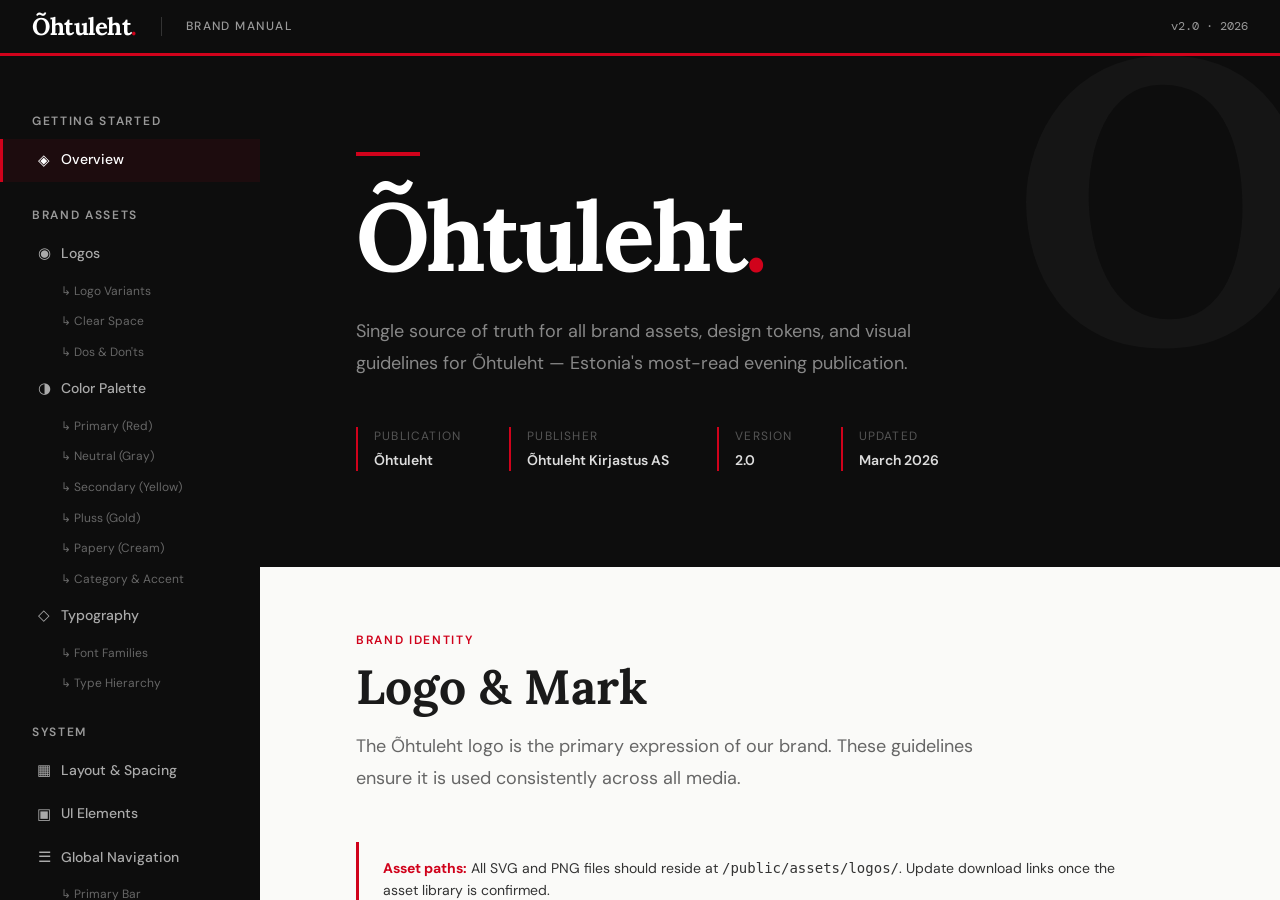
==== brand-manual/index.html @ 2d02d9ec "Add brand-manual site and styles Introduce a new brand-manual static site including core styles, mar" ====
<!DOCTYPE html>
<html lang="et">
<head>
  <meta charset="UTF-8">
  <meta name="viewport" content="width=device-width, initial-scale=1.0">
  <title>Õhtuleht — Brand Manual</title>

  <!-- Fonts -->
  <link rel="preconnect" href="https://fonts.googleapis.com">
  <link rel="preconnect" href="https://fonts.gstatic.com" crossorigin>
  <link href="https://fonts.googleapis.com/css2?family=Lora:ital,wght@0,400;0,500;0,600;0,700;1,400;1,700&family=DM+Sans:opsz,wght@9..40,300;9..40,400;9..40,500;9..40,600&family=DM+Mono:wght@400;500&display=swap" rel="stylesheet">

  <!-- Modular CSS -->
  <link rel="stylesheet" href="css/tokens.css">
  <link rel="stylesheet" href="css/layout.css">
  <link rel="stylesheet" href="css/components.css">
  <link rel="stylesheet" href="css/brand-assets.css">
  <link rel="stylesheet" href="css/editorial.css">
  <link rel="stylesheet" href="css/live-monetization.css">
  <link rel="stylesheet" href="css/personalization.css">
</head>
<body>
<div class="layout" id="layout">

  <!-- ═══════════════ TOP BAR ═══════════════ -->
  <header class="topbar">
    <div class="topbar-logo">Õhtuleht<span>.</span></div>
    <div class="topbar-label">Brand Manual</div>
    <span class="topbar-version">v2.0 · 2026</span>
    <button class="hamburger" id="hamburger" aria-label="Toggle navigation">☰</button>
  </header>

  <!-- ═══════════════ SIDEBAR ═══════════════ -->
  <nav class="sidebar" id="sidebar">
    <div class="nav-section-label">Getting Started</div>
    <a href="#overview" class="nav-link active"><span class="nav-icon">◈</span> Overview</a>

    <div class="nav-section-label">Brand Assets</div>
    <a href="#logos" class="nav-link"><span class="nav-icon">◉</span> Logos</a>
    <a href="#logo-variants" class="nav-sub">↳ Logo Variants</a>
    <a href="#logo-clearspace" class="nav-sub">↳ Clear Space</a>
    <a href="#logo-usage" class="nav-sub">↳ Dos &amp; Don'ts</a>

    <a href="#colors" class="nav-link"><span class="nav-icon">◑</span> Color Palette</a>
    <a href="#colors-primary" class="nav-sub">↳ Primary (Red)</a>
    <a href="#colors-neutral" class="nav-sub">↳ Neutral (Gray)</a>
    <a href="#colors-secondary" class="nav-sub">↳ Secondary (Yellow)</a>
    <a href="#colors-pluss" class="nav-sub">↳ Pluss (Gold)</a>
    <a href="#colors-papery" class="nav-sub">↳ Papery (Cream)</a>
    <a href="#colors-category" class="nav-sub">↳ Category &amp; Accent</a>

    <a href="#typography" class="nav-link"><span class="nav-icon">◇</span> Typography</a>
    <a href="#type-families" class="nav-sub">↳ Font Families</a>
    <a href="#type-hierarchy" class="nav-sub">↳ Type Hierarchy</a>

    <div class="nav-section-label">System</div>
    <a href="#spacing" class="nav-link"><span class="nav-icon">▦</span> Layout &amp; Spacing</a>
    <a href="#ui-elements" class="nav-link"><span class="nav-icon">▣</span> UI Elements</a>
    <a href="#global-nav" class="nav-link"><span class="nav-icon">☰</span> Global Navigation</a>
    <a href="#gn-primary-bar" class="nav-sub">↳ Primary Bar</a>
    <a href="#gn-secondary-bar" class="nav-sub">↳ Secondary Bar</a>
    <a href="#gn-mobile" class="nav-sub">↳ Mobile Collapse</a>
    <a href="#tokens" class="nav-link"><span class="nav-icon">◻</span> Design Tokens</a>

    <div class="nav-section-label">Editorial Guidelines</div>
    <a href="#editorial-typography" class="nav-link"><span class="nav-icon">✦</span> Editorial Typography</a>
    <a href="#edit-rich-text" class="nav-sub">↳ Rich Text Elements</a>
    <a href="#edit-accessibility" class="nav-sub">↳ Accessibility</a>

    <a href="#news-components" class="nav-link"><span class="nav-icon">⊞</span> News Cards</a>
    <a href="#nc-hero" class="nav-sub">↳ Hero / Featured</a>
    <a href="#nc-standard" class="nav-sub">↳ Standard Feed</a>
    <a href="#nc-compact" class="nav-sub">↳ Compact List</a>

    <a href="#section-headers" class="nav-link"><span class="nav-icon">▬</span> Section Headers</a>
    <a href="#sh-block-headers" class="nav-sub">↳ Block Headers</a>
    <a href="#sh-thematic" class="nav-sub">↳ Thematic Banners</a>

    <a href="#alerts-breaking" class="nav-link"><span class="nav-icon">◆</span> Alerts &amp; Breaking</a>
    <a href="#ab-ticker" class="nav-sub">↳ Ticker Bar</a>

    <a href="#monetization" class="nav-link"><span class="nav-icon">◐</span> Premium &amp; Ads</a>
    <a href="#mon-pluss" class="nav-sub">↳ Pluss Badges</a>
    <a href="#mon-paywall" class="nav-sub">↳ Paywall Gate</a>
    <a href="#mon-ads" class="nav-sub">↳ Ad Slots</a>

    <a href="#media-embeds" class="nav-link"><span class="nav-icon">▷</span> Media &amp; Embeds</a>
    <a href="#thumb-badges" class="nav-link"><span class="nav-icon">▶</span> Thumbnail Overlays</a>
    <a href="#tb-video" class="nav-sub">↳ Video &amp; Gallery</a>
    <a href="#tb-comments" class="nav-sub">↳ Comment Counts</a>

    <div class="nav-section-label">Live &amp; Personalisation</div>
    <a href="#live-coverage" class="nav-link"><span class="nav-icon">●</span> Live Coverage</a>
    <a href="#lc-blog" class="nav-sub">↳ Live Blog</a>
    <a href="#lc-widget" class="nav-sub">↳ Live Widget</a>
    <a href="#lc-timeline" class="nav-sub">↳ Timeline</a>
    <a href="#lc-keyevents" class="nav-sub">↳ Key Events</a>

    <a href="#utilities-engagement" class="nav-link"><span class="nav-icon">⊞</span> Utilities</a>
    <a href="#ue-bylines" class="nav-sub">↳ Author Bylines</a>
    <a href="#ue-widgets" class="nav-sub">↳ Weather &amp; Markets</a>
    <a href="#ue-engagement" class="nav-sub">↳ Comments</a>

    <a href="#sidebar-widgets" class="nav-link"><span class="nav-icon">☷</span> Sidebar Widgets</a>
    <a href="#sw-tabbed" class="nav-sub">↳ Tabbed Lists</a>
    <a href="#sw-sisuturundus" class="nav-sub">↳ SISUTURUNDUS</a>

    <a href="#user-nav" class="nav-link"><span class="nav-icon">○</span> Navigation States</a>
    <a href="#personalisation" class="nav-link"><span class="nav-icon">◆</span> Personalisation</a>
    <a href="#pers-bookmark" class="nav-sub">↳ Bookmarks</a>
    <a href="#pers-topics" class="nav-sub">↳ Topics</a>

    <a href="#reading-prefs" class="nav-link"><span class="nav-icon">◐</span> Reading Prefs</a>
    <a href="#rp-darkmode" class="nav-sub">↳ Dark Mode</a>
  </nav>

  <!-- Mobile sidebar backdrop -->
  <div class="sidebar-backdrop" id="sidebar-backdrop"></div>

  <!-- ═══════════════ MAIN CONTENT ═══════════════ -->
  <main class="main" id="main">

    <!-- ═══════════ OVERVIEW ═══════════ -->
    <section class="section" id="overview" style="background:var(--color-black);color:var(--color-surface-white);padding:var(--space-4xl);max-width:none;border-bottom:none;position:relative;overflow:hidden;">
      <div style="content:'Õ';position:absolute;right:-40px;top:-60px;font-family:var(--font-serif);font-size:400px;font-weight:900;color:rgba(255,255,255,0.03);line-height:1;pointer-events:none;user-select:none;">Õ</div>
      <div style="width:64px;height:4px;background:var(--color-brand-red);margin-bottom:var(--space-xl);"></div>
      <div style="font-family:var(--font-serif);font-size:clamp(48px,8vw,96px);font-weight:var(--weight-black);letter-spacing:-0.03em;line-height:1;margin-bottom:var(--space-xl);">Õhtuleht<span style="color:var(--color-brand-red);">.</span></div>
      <p style="font-size:var(--text-md);color:#888;max-width:560px;line-height:var(--leading-loose);margin-bottom:var(--space-2xl);">
        Single source of truth for all brand assets, design tokens, and visual guidelines for Õhtuleht — Estonia's most-read evening publication.
      </p>
      <div style="display:flex;gap:var(--space-2xl);flex-wrap:wrap;">
        <div style="border-left:2px solid var(--color-brand-red);padding-left:var(--space-md);"><div style="font-size:var(--text-xs);text-transform:uppercase;letter-spacing:0.1em;color:#555;margin-bottom:4px;">Publication</div><div style="font-size:var(--text-sm);font-weight:var(--weight-semibold);color:#ddd;">Õhtuleht</div></div>
        <div style="border-left:2px solid var(--color-brand-red);padding-left:var(--space-md);"><div style="font-size:var(--text-xs);text-transform:uppercase;letter-spacing:0.1em;color:#555;margin-bottom:4px;">Publisher</div><div style="font-size:var(--text-sm);font-weight:var(--weight-semibold);color:#ddd;">Õhtuleht Kirjastus AS</div></div>
        <div style="border-left:2px solid var(--color-brand-red);padding-left:var(--space-md);"><div style="font-size:var(--text-xs);text-transform:uppercase;letter-spacing:0.1em;color:#555;margin-bottom:4px;">Version</div><div style="font-size:var(--text-sm);font-weight:var(--weight-semibold);color:#ddd;">2.0</div></div>
        <div style="border-left:2px solid var(--color-brand-red);padding-left:var(--space-md);"><div style="font-size:var(--text-xs);text-transform:uppercase;letter-spacing:0.1em;color:#555;margin-bottom:4px;">Updated</div><div style="font-size:var(--text-sm);font-weight:var(--weight-semibold);color:#ddd;">March 2026</div></div>
      </div>
    </section>

    <!-- ═══════════ LOGOS ═══════════ -->
    <section class="section" id="logos">
      <div class="section-eyebrow">Brand Identity</div>
      <h2 class="section-title">Logo &amp; Mark</h2>
      <p class="section-desc">The Õhtuleht logo is the primary expression of our brand. These guidelines ensure it is used consistently across all media.</p>

      <div class="callout"><strong>Asset paths:</strong> All SVG and PNG files should reside at <code>/public/assets/logos/</code>. Update download links once the asset library is confirmed.</div>

      <h3 class="subsection-title" id="logo-variants">Logo Variants</h3>
      <div class="logo-grid">
        <div class="logo-card"><div class="logo-card-preview white"><div class="logo-wordmark size-lg on-white">Õhtu<span class="accent">leht</span></div></div><div class="logo-card-info"><div class="logo-card-name">Primary — Light Background</div><div class="logo-card-desc">Default brand expression on white/light backgrounds.</div><div class="logo-card-actions"><a class="btn-download" href="#" download><svg viewBox="0 0 12 12" fill="none" stroke="currentColor" stroke-width="2"><path d="M6 1v7M3 6l3 3 3-3M1 10h10"/></svg>SVG</a><a class="btn-download" href="#" download><svg viewBox="0 0 12 12" fill="none" stroke="currentColor" stroke-width="2"><path d="M6 1v7M3 6l3 3 3-3M1 10h10"/></svg>PNG</a></div></div></div>

        <div class="logo-card"><div class="logo-card-preview dark"><div class="logo-wordmark size-lg on-dark">Õhtu<span class="accent">leht</span></div></div><div class="logo-card-info"><div class="logo-card-name">Primary — Dark Background</div><div class="logo-card-desc">For dark or black backgrounds and photography overlays.</div><div class="logo-card-actions"><a class="btn-download" href="#" download><svg viewBox="0 0 12 12" fill="none" stroke="currentColor" stroke-width="2"><path d="M6 1v7M3 6l3 3 3-3M1 10h10"/></svg>SVG</a><a class="btn-download" href="#" download><svg viewBox="0 0 12 12" fill="none" stroke="currentColor" stroke-width="2"><path d="M6 1v7M3 6l3 3 3-3M1 10h10"/></svg>PNG</a></div></div></div>

        <div class="logo-card"><div class="logo-card-preview red"><div class="logo-wordmark size-lg on-red">Õhtu<span class="accent">leht</span></div></div><div class="logo-card-info"><div class="logo-card-name">Reversed — Brand Red</div><div class="logo-card-desc">Use on brand red backgrounds only.</div><div class="logo-card-actions"><a class="btn-download" href="#" download><svg viewBox="0 0 12 12" fill="none" stroke="currentColor" stroke-width="2"><path d="M6 1v7M3 6l3 3 3-3M1 10h10"/></svg>SVG</a></div></div></div>

        <div class="logo-card"><div class="logo-card-preview paper"><div class="logo-wordmark size-lg mono">Õhtu<span class="accent">leht</span></div></div><div class="logo-card-info"><div class="logo-card-name">Monochrome — Black</div><div class="logo-card-desc">Single-colour for print, embossing, or single-ink.</div><div class="logo-card-actions"><a class="btn-download" href="#" download><svg viewBox="0 0 12 12" fill="none" stroke="currentColor" stroke-width="2"><path d="M6 1v7M3 6l3 3 3-3M1 10h10"/></svg>SVG</a></div></div></div>

        <div class="logo-card"><div class="logo-card-preview white"><div class="logo-mark" style="background:var(--color-brand-red);"><div class="logo-mark-inner" style="color:white;">Õ</div></div></div><div class="logo-card-info"><div class="logo-card-name">Logomark — Icon</div><div class="logo-card-desc">Favicon, app icon, social media avatar. Min 32×32px.</div><div class="logo-card-actions"><a class="btn-download" href="#" download><svg viewBox="0 0 12 12" fill="none" stroke="currentColor" stroke-width="2"><path d="M6 1v7M3 6l3 3 3-3M1 10h10"/></svg>SVG</a></div></div></div>

        <div class="logo-card"><div class="logo-card-preview dark"><div class="logo-wordmark size-lg mono-white">Õhtu<span class="accent">leht</span></div></div><div class="logo-card-info"><div class="logo-card-name">Monochrome — White</div><div class="logo-card-desc">Reverse single-colour for dark print.</div><div class="logo-card-actions"><a class="btn-download" href="#" download><svg viewBox="0 0 12 12" fill="none" stroke="currentColor" stroke-width="2"><path d="M6 1v7M3 6l3 3 3-3M1 10h10"/></svg>SVG</a></div></div></div>
      </div>

      <!-- Minimum Size -->
      <h3 class="subsection-title">Minimum Size</h3>
      <div style="display:flex;gap:var(--space-xl);flex-wrap:wrap;margin-bottom:var(--space-2xl);">
        <div style="text-align:center;"><div style="border:1px dashed var(--color-rule);padding:12px 16px;background:white;border-radius:var(--radius-md);margin-bottom:8px;display:inline-block;"><div class="logo-wordmark on-white" style="font-size:20px;">Õhtu<span class="accent">leht</span></div></div><div style="font-size:var(--text-xs);color:var(--color-ink-60);">Digital min<br><strong>120px wide</strong></div></div>
        <div style="text-align:center;"><div style="border:1px dashed var(--color-rule);padding:8px 12px;background:white;border-radius:var(--radius-md);margin-bottom:8px;display:inline-block;"><div class="logo-wordmark on-white" style="font-size:14px;">Õhtu<span class="accent">leht</span></div></div><div style="font-size:var(--text-xs);color:var(--color-ink-60);">Print min<br><strong>25mm wide</strong></div></div>
        <div style="text-align:center;"><div style="border:1px dashed var(--color-rule);padding:8px;background:white;border-radius:var(--radius-md);margin-bottom:8px;display:inline-block;"><div class="logo-mark" style="background:var(--color-brand-red);width:32px;height:32px;"><div class="logo-mark-inner" style="font-size:22px;color:white;">Õ</div></div></div><div style="font-size:var(--text-xs);color:var(--color-ink-60);">Logomark min<br><strong>32×32px</strong></div></div>
      </div>

      <!-- Clear Space -->
      <h3 class="subsection-title" id="logo-clearspace">Clear Space</h3>
      <p style="font-size:var(--text-sm);color:var(--color-ink-60);margin-bottom:var(--space-lg);">Maintain clear space equal to the cap-height of "Õ" on all sides.</p>
      <div class="clearspace-demo">
        <div class="clearspace-box">
          <span class="clearspace-label cs-top">1× cap-height</span>
          <span class="clearspace-label cs-bottom">1× cap-height</span>
          <span class="clearspace-label cs-left">1×</span>
          <span class="clearspace-label cs-right">1×</span>
          <div class="logo-wordmark size-md on-white">Õhtu<span class="accent">leht</span></div>
        </div>
        <p class="clearspace-note">Clear space ≈ 8px on a 32px logo.</p>
      </div>

      <!-- Dos & Don'ts -->
      <h3 class="subsection-title" id="logo-usage">Dos &amp; Don'ts</h3>
      <div class="dos-donts">
        <div>
          <div class="dos-donts-header do">✓ Do</div>
          <div class="dos-donts-item do-item"><span class="item-icon">✓</span> Use approved logo files without modification.</div>
          <div class="dos-donts-item do-item"><span class="item-icon">✓</span> Use on backgrounds with sufficient contrast.</div>
          <div class="dos-donts-item do-item"><span class="item-icon">✓</span> Maintain minimum clear space zone.</div>
          <div class="dos-donts-item do-item"><span class="item-icon">✓</span> Scale proportionally only.</div>
        </div>
        <div>
          <div class="dos-donts-header dont">✗ Don't</div>
          <div class="dos-donts-item dont-item"><span class="item-icon">✗</span> Do not stretch, skew, or distort.</div>
          <div class="dos-donts-item dont-item"><span class="item-icon">✗</span> Do not recolour outside approved variants.</div>
          <div class="dos-donts-item dont-item"><span class="item-icon">✗</span> Do not place on busy, low-contrast backgrounds.</div>
          <div class="dos-donts-item dont-item"><span class="item-icon">✗</span> Do not add drop shadows, gradients, or effects.</div>
          <div class="dos-donts-item dont-item"><span class="item-icon">✗</span> Do not alter spacing or typeface of the wordmark.</div>
        </div>
      </div>

      <p style="font-size:var(--text-sm);font-weight:600;margin-bottom:var(--space-md);">Examples of Incorrect Usage</p>
      <div class="misuse-grid">
        <div class="misuse-example"><div class="misuse-preview"><div class="logo-wordmark on-white" style="font-size:28px;transform:scaleX(1.4);">Õhtu<span class="accent">leht</span></div></div><div class="misuse-label">✗ Stretched</div></div>
        <div class="misuse-example"><div class="misuse-preview" style="background:repeating-linear-gradient(45deg,#aaa 0,#aaa 4px,#ccc 4px,#ccc 8px);"><div class="logo-wordmark on-white" style="font-size:28px;">Õhtu<span class="accent">leht</span></div></div><div class="misuse-label">✗ Low Contrast</div></div>
        <div class="misuse-example"><div class="misuse-preview"><div class="logo-wordmark on-white" style="font-size:28px;color:#888;"><span style="color:#888;">Õhtu</span><span style="color:#aaa;">leht</span></div></div><div class="misuse-label">✗ Wrong Colour</div></div>
        <div class="misuse-example"><div class="misuse-preview"><div class="logo-wordmark on-white" style="font-size:28px;transform:rotate(-15deg);">Õhtu<span class="accent">leht</span></div></div><div class="misuse-label">✗ Rotated</div></div>
      </div>
    </section>

    <!-- ═══════════ COLORS ═══════════ -->
    <section class="section" id="colors">
      <div class="section-eyebrow">Visual Identity</div>
      <h2 class="section-title">Color Palette</h2>
      <p class="section-desc">Strict 10-step scales (50–900) for all core brand colors. Each scale has a designated base step (★) that matches the production value. Click any swatch to copy its HEX. Legacy tokens are aliased to the new scale automatically.</p>

      <!-- ─── PRIMARY (RED) ─────────────────────────── -->
      <h3 class="subsection-title" id="colors-primary">Primary (Red)</h3>
      <p style="font-size:var(--text-sm);color:var(--color-ink-60);margin-bottom:var(--space-md);">The core brand red. Base production value <code>#D0021B</code> maps to step <strong>600</strong>. Used for logos, CTAs, links, breaking indicators, and active states.</p>
      <div class="cs-family">
        <div class="cs-family-header"><span class="cs-family-name">primary</span><span class="cs-family-base">--color-primary-{step}</span></div>
        <div class="cs-strip">
          <div class="cs-step" onclick="copyColor('#FEF2F2',this)"><div class="cs-step-color" style="background:#FEF2F2;border-bottom:1px solid #eee;"><div class="cs-step-copied">Copied!</div></div><div class="cs-step-info"><div class="cs-step-num">50</div><div class="cs-step-hex">#FEF2F2</div><div class="cs-step-var">--primary-50</div></div></div>
          <div class="cs-step" onclick="copyColor('#FDE3E5',this)"><div class="cs-step-color" style="background:#FDE3E5;border-bottom:1px solid #eee;"><div class="cs-step-copied">Copied!</div></div><div class="cs-step-info"><div class="cs-step-num">100</div><div class="cs-step-hex">#FDE3E5</div><div class="cs-step-var">--primary-100</div></div></div>
          <div class="cs-step" onclick="copyColor('#FACCD0',this)"><div class="cs-step-color" style="background:#FACCD0;border-bottom:1px solid #eee;"><div class="cs-step-copied">Copied!</div></div><div class="cs-step-info"><div class="cs-step-num">200</div><div class="cs-step-hex">#FACCD0</div><div class="cs-step-var">--primary-200</div></div></div>
          <div class="cs-step" onclick="copyColor('#F5969E',this)"><div class="cs-step-color" style="background:#F5969E;"><div class="cs-step-copied">Copied!</div></div><div class="cs-step-info"><div class="cs-step-num">300</div><div class="cs-step-hex">#F5969E</div><div class="cs-step-var">--primary-300</div></div></div>
          <div class="cs-step" onclick="copyColor('#EE5462',this)"><div class="cs-step-color" style="background:#EE5462;"><div class="cs-step-copied">Copied!</div></div><div class="cs-step-info"><div class="cs-step-num">400</div><div class="cs-step-hex">#EE5462</div><div class="cs-step-var">--primary-400</div></div></div>
          <div class="cs-step" onclick="copyColor('#E3162D',this)"><div class="cs-step-color" style="background:#E3162D;"><div class="cs-step-copied">Copied!</div></div><div class="cs-step-info"><div class="cs-step-num">500</div><div class="cs-step-hex">#E3162D</div><div class="cs-step-var">--primary-500</div></div></div>
          <div class="cs-step is-base" onclick="copyColor('#D0021B',this)"><div class="cs-step-color" style="background:#D0021B;"><div class="cs-step-copied">Copied!</div></div><div class="cs-step-info"><div class="cs-step-num">600</div><div class="cs-step-hex">#D0021B</div><div class="cs-step-var">--primary-600</div></div></div>
          <div class="cs-step" onclick="copyColor('#A50015',this)"><div class="cs-step-color" style="background:#A50015;"><div class="cs-step-copied">Copied!</div></div><div class="cs-step-info"><div class="cs-step-num">700</div><div class="cs-step-hex">#A50015</div><div class="cs-step-var">--primary-700</div></div></div>
          <div class="cs-step" onclick="copyColor('#8B0316',this)"><div class="cs-step-color" style="background:#8B0316;"><div class="cs-step-copied">Copied!</div></div><div class="cs-step-info"><div class="cs-step-num">800</div><div class="cs-step-hex">#8B0316</div><div class="cs-step-var">--primary-800</div></div></div>
          <div class="cs-step" onclick="copyColor('#760618',this)"><div class="cs-step-color" style="background:#760618;"><div class="cs-step-copied">Copied!</div></div><div class="cs-step-info"><div class="cs-step-num">900</div><div class="cs-step-hex">#760618</div><div class="cs-step-var">--primary-900</div></div></div>
        </div>
      </div>

      <!-- ─── NEUTRAL (GRAY) ────────────────────────── -->
      <h3 class="subsection-title" id="colors-neutral">Neutral (Gray)</h3>
      <p style="font-size:var(--text-sm);color:var(--color-ink-60);margin-bottom:var(--space-md);">The warm gray scale for text, borders, surfaces, and backgrounds. Production black <code>#0D0D0D</code> maps to step <strong>900</strong>. Paper/surface backgrounds sit at 50–100.</p>
      <div class="cs-family">
        <div class="cs-family-header"><span class="cs-family-name">neutral</span><span class="cs-family-base">--color-neutral-{step}</span></div>
        <div class="cs-strip">
          <div class="cs-step" onclick="copyColor('#FAFAF8',this)"><div class="cs-step-color" style="background:#FAFAF8;border-bottom:1px solid #eee;"><div class="cs-step-copied">Copied!</div></div><div class="cs-step-info"><div class="cs-step-num">50</div><div class="cs-step-hex">#FAFAF8</div><div class="cs-step-var">--neutral-50</div></div></div>
          <div class="cs-step" onclick="copyColor('#F7F4F0',this)"><div class="cs-step-color" style="background:#F7F4F0;border-bottom:1px solid #eee;"><div class="cs-step-copied">Copied!</div></div><div class="cs-step-info"><div class="cs-step-num">100</div><div class="cs-step-hex">#F7F4F0</div><div class="cs-step-var">--neutral-100</div></div></div>
          <div class="cs-step" onclick="copyColor('#E8E8E4',this)"><div class="cs-step-color" style="background:#E8E8E4;border-bottom:1px solid #eee;"><div class="cs-step-copied">Copied!</div></div><div class="cs-step-info"><div class="cs-step-num">200</div><div class="cs-step-hex">#E8E8E4</div><div class="cs-step-var">--neutral-200</div></div></div>
          <div class="cs-step" onclick="copyColor('#E0E0E0',this)"><div class="cs-step-color" style="background:#E0E0E0;border-bottom:1px solid #eee;"><div class="cs-step-copied">Copied!</div></div><div class="cs-step-info"><div class="cs-step-num">300</div><div class="cs-step-hex">#E0E0E0</div><div class="cs-step-var">--neutral-300</div></div></div>
          <div class="cs-step" onclick="copyColor('#CCCCCC',this)"><div class="cs-step-color" style="background:#CCCCCC;"><div class="cs-step-copied">Copied!</div></div><div class="cs-step-info"><div class="cs-step-num">400</div><div class="cs-step-hex">#CCCCCC</div><div class="cs-step-var">--neutral-400</div></div></div>
          <div class="cs-step" onclick="copyColor('#999999',this)"><div class="cs-step-color" style="background:#999999;"><div class="cs-step-copied">Copied!</div></div><div class="cs-step-info"><div class="cs-step-num">500</div><div class="cs-step-hex">#999999</div><div class="cs-step-var">--neutral-500</div></div></div>
          <div class="cs-step" onclick="copyColor('#666666',this)"><div class="cs-step-color" style="background:#666666;"><div class="cs-step-copied">Copied!</div></div><div class="cs-step-info"><div class="cs-step-num">600</div><div class="cs-step-hex">#666666</div><div class="cs-step-var">--neutral-600</div></div></div>
          <div class="cs-step" onclick="copyColor('#333333',this)"><div class="cs-step-color" style="background:#333333;"><div class="cs-step-copied">Copied!</div></div><div class="cs-step-info"><div class="cs-step-num">700</div><div class="cs-step-hex">#333333</div><div class="cs-step-var">--neutral-700</div></div></div>
          <div class="cs-step" onclick="copyColor('#1A1A1A',this)"><div class="cs-step-color" style="background:#1A1A1A;"><div class="cs-step-copied">Copied!</div></div><div class="cs-step-info"><div class="cs-step-num">800</div><div class="cs-step-hex">#1A1A1A</div><div class="cs-step-var">--neutral-800</div></div></div>
          <div class="cs-step is-base" onclick="copyColor('#0D0D0D',this)"><div class="cs-step-color" style="background:#0D0D0D;"><div class="cs-step-copied">Copied!</div></div><div class="cs-step-info"><div class="cs-step-num">900</div><div class="cs-step-hex">#0D0D0D</div><div class="cs-step-var">--neutral-900</div></div></div>
        </div>
      </div>

      <!-- ─── SECONDARY (YELLOW) ────────────────────── -->
      <h3 class="subsection-title" id="colors-secondary">Secondary (Yellow)</h3>
      <p style="font-size:var(--text-sm);color:var(--color-ink-60);margin-bottom:var(--space-md);">The highlight yellow used for subscription promos, feature accents, and highlights. Production value <code>#F6C90E</code> maps to step <strong>400</strong>.</p>
      <div class="cs-family">
        <div class="cs-family-header"><span class="cs-family-name">secondary</span><span class="cs-family-base">--color-secondary-{step}</span></div>
        <div class="cs-strip">
          <div class="cs-step" onclick="copyColor('#FFFEF0',this)"><div class="cs-step-color" style="background:#FFFEF0;border-bottom:1px solid #eee;"><div class="cs-step-copied">Copied!</div></div><div class="cs-step-info"><div class="cs-step-num">50</div><div class="cs-step-hex">#FFFEF0</div><div class="cs-step-var">--secondary-50</div></div></div>
          <div class="cs-step" onclick="copyColor('#FFFBD1',this)"><div class="cs-step-color" style="background:#FFFBD1;border-bottom:1px solid #eee;"><div class="cs-step-copied">Copied!</div></div><div class="cs-step-info"><div class="cs-step-num">100</div><div class="cs-step-hex">#FFFBD1</div><div class="cs-step-var">--secondary-100</div></div></div>
          <div class="cs-step" onclick="copyColor('#FFF5A3',this)"><div class="cs-step-color" style="background:#FFF5A3;border-bottom:1px solid #eee;"><div class="cs-step-copied">Copied!</div></div><div class="cs-step-info"><div class="cs-step-num">200</div><div class="cs-step-hex">#FFF5A3</div><div class="cs-step-var">--secondary-200</div></div></div>
          <div class="cs-step" onclick="copyColor('#FCEB6B',this)"><div class="cs-step-color" style="background:#FCEB6B;border-bottom:1px solid #eee;"><div class="cs-step-copied">Copied!</div></div><div class="cs-step-info"><div class="cs-step-num">300</div><div class="cs-step-hex">#FCEB6B</div><div class="cs-step-var">--secondary-300</div></div></div>
          <div class="cs-step is-base" onclick="copyColor('#F6C90E',this)"><div class="cs-step-color" style="background:#F6C90E;border-bottom:1px solid #eee;"><div class="cs-step-copied">Copied!</div></div><div class="cs-step-info"><div class="cs-step-num">400</div><div class="cs-step-hex">#F6C90E</div><div class="cs-step-var">--secondary-400</div></div></div>
          <div class="cs-step" onclick="copyColor('#E6B308',this)"><div class="cs-step-color" style="background:#E6B308;"><div class="cs-step-copied">Copied!</div></div><div class="cs-step-info"><div class="cs-step-num">500</div><div class="cs-step-hex">#E6B308</div><div class="cs-step-var">--secondary-500</div></div></div>
          <div class="cs-step" onclick="copyColor('#C68D04',this)"><div class="cs-step-color" style="background:#C68D04;"><div class="cs-step-copied">Copied!</div></div><div class="cs-step-info"><div class="cs-step-num">600</div><div class="cs-step-hex">#C68D04</div><div class="cs-step-var">--secondary-600</div></div></div>
          <div class="cs-step" onclick="copyColor('#9E6807',this)"><div class="cs-step-color" style="background:#9E6807;"><div class="cs-step-copied">Copied!</div></div><div class="cs-step-info"><div class="cs-step-num">700</div><div class="cs-step-hex">#9E6807</div><div class="cs-step-var">--secondary-700</div></div></div>
          <div class="cs-step" onclick="copyColor('#82520E',this)"><div class="cs-step-color" style="background:#82520E;"><div class="cs-step-copied">Copied!</div></div><div class="cs-step-info"><div class="cs-step-num">800</div><div class="cs-step-hex">#82520E</div><div class="cs-step-var">--secondary-800</div></div></div>
          <div class="cs-step" onclick="copyColor('#6F4312',this)"><div class="cs-step-color" style="background:#6F4312;"><div class="cs-step-copied">Copied!</div></div><div class="cs-step-info"><div class="cs-step-num">900</div><div class="cs-step-hex">#6F4312</div><div class="cs-step-var">--secondary-900</div></div></div>
        </div>
      </div>

      <!-- ─── PLUSS (GOLD) ──────────────────────────── -->
      <h3 class="subsection-title" id="colors-pluss">Pluss (Gold)</h3>
      <p style="font-size:var(--text-sm);color:var(--color-ink-60);margin-bottom:var(--space-md);">The premium gold scale for Pluss badges, paywall gates, subscription UI, and premium content indicators. Production value <code>#C9910A</code> maps to step <strong>500</strong>.</p>
      <div class="cs-family">
        <div class="cs-family-header"><span class="cs-family-name">pluss</span><span class="cs-family-base">--color-pluss-{step}</span></div>
        <div class="cs-strip">
          <div class="cs-step" onclick="copyColor('#FDF8EC',this)"><div class="cs-step-color" style="background:#FDF8EC;border-bottom:1px solid #eee;"><div class="cs-step-copied">Copied!</div></div><div class="cs-step-info"><div class="cs-step-num">50</div><div class="cs-step-hex">#FDF8EC</div><div class="cs-step-var">--pluss-50</div></div></div>
          <div class="cs-step" onclick="copyColor('#FAEECC',this)"><div class="cs-step-color" style="background:#FAEECC;border-bottom:1px solid #eee;"><div class="cs-step-copied">Copied!</div></div><div class="cs-step-info"><div class="cs-step-num">100</div><div class="cs-step-hex">#FAEECC</div><div class="cs-step-var">--pluss-100</div></div></div>
          <div class="cs-step" onclick="copyColor('#F4DC96',this)"><div class="cs-step-color" style="background:#F4DC96;border-bottom:1px solid #eee;"><div class="cs-step-copied">Copied!</div></div><div class="cs-step-info"><div class="cs-step-num">200</div><div class="cs-step-hex">#F4DC96</div><div class="cs-step-var">--pluss-200</div></div></div>
          <div class="cs-step" onclick="copyColor('#E8C96A',this)"><div class="cs-step-color" style="background:#E8C96A;border-bottom:1px solid #eee;"><div class="cs-step-copied">Copied!</div></div><div class="cs-step-info"><div class="cs-step-num">300</div><div class="cs-step-hex">#E8C96A</div><div class="cs-step-var">--pluss-300</div></div></div>
          <div class="cs-step" onclick="copyColor('#DAAF2D',this)"><div class="cs-step-color" style="background:#DAAF2D;"><div class="cs-step-copied">Copied!</div></div><div class="cs-step-info"><div class="cs-step-num">400</div><div class="cs-step-hex">#DAAF2D</div><div class="cs-step-var">--pluss-400</div></div></div>
          <div class="cs-step is-base" onclick="copyColor('#C9910A',this)"><div class="cs-step-color" style="background:#C9910A;"><div class="cs-step-copied">Copied!</div></div><div class="cs-step-info"><div class="cs-step-num">500</div><div class="cs-step-hex">#C9910A</div><div class="cs-step-var">--pluss-500</div></div></div>
          <div class="cs-step" onclick="copyColor('#B8860B',this)"><div class="cs-step-color" style="background:#B8860B;"><div class="cs-step-copied">Copied!</div></div><div class="cs-step-info"><div class="cs-step-num">600</div><div class="cs-step-hex">#B8860B</div><div class="cs-step-var">--pluss-600</div></div></div>
          <div class="cs-step" onclick="copyColor('#946406',this)"><div class="cs-step-color" style="background:#946406;"><div class="cs-step-copied">Copied!</div></div><div class="cs-step-info"><div class="cs-step-num">700</div><div class="cs-step-hex">#946406</div><div class="cs-step-var">--pluss-700</div></div></div>
          <div class="cs-step" onclick="copyColor('#7A500C',this)"><div class="cs-step-color" style="background:#7A500C;"><div class="cs-step-copied">Copied!</div></div><div class="cs-step-info"><div class="cs-step-num">800</div><div class="cs-step-hex">#7A500C</div><div class="cs-step-var">--pluss-800</div></div></div>
          <div class="cs-step" onclick="copyColor('#684210',this)"><div class="cs-step-color" style="background:#684210;"><div class="cs-step-copied">Copied!</div></div><div class="cs-step-info"><div class="cs-step-num">900</div><div class="cs-step-hex">#684210</div><div class="cs-step-var">--pluss-900</div></div></div>
        </div>
      </div>

      <!-- ─── PAPERY (WARM CREAM) ───────────────────── -->
      <h3 class="subsection-title" id="colors-papery">Papery (Warm Cream)</h3>
      <p style="font-size:var(--text-sm);color:var(--color-ink-60);margin-bottom:var(--space-md);">The warm cream scale for page backgrounds, card surfaces, and print-style layouts. Base value <code>#F7F4F0</code> maps to step <strong>50</strong>. Darker steps work as subtle warm borders and muted text.</p>
      <div class="cs-family">
        <div class="cs-family-header"><span class="cs-family-name">papery</span><span class="cs-family-base">--color-papery-{step}</span></div>
        <div class="cs-strip">
          <div class="cs-step is-base" onclick="copyColor('#F7F4F0',this)"><div class="cs-step-color" style="background:#F7F4F0;border-bottom:1px solid #eee;"><div class="cs-step-copied">Copied!</div></div><div class="cs-step-info"><div class="cs-step-num">50</div><div class="cs-step-hex">#F7F4F0</div><div class="cs-step-var">--papery-50</div></div></div>
          <div class="cs-step" onclick="copyColor('#EFEBE4',this)"><div class="cs-step-color" style="background:#EFEBE4;border-bottom:1px solid #eee;"><div class="cs-step-copied">Copied!</div></div><div class="cs-step-info"><div class="cs-step-num">100</div><div class="cs-step-hex">#EFEBE4</div><div class="cs-step-var">--papery-100</div></div></div>
          <div class="cs-step" onclick="copyColor('#E3DDD3',this)"><div class="cs-step-color" style="background:#E3DDD3;border-bottom:1px solid #eee;"><div class="cs-step-copied">Copied!</div></div><div class="cs-step-info"><div class="cs-step-num">200</div><div class="cs-step-hex">#E3DDD3</div><div class="cs-step-var">--papery-200</div></div></div>
          <div class="cs-step" onclick="copyColor('#D5CCC0',this)"><div class="cs-step-color" style="background:#D5CCC0;border-bottom:1px solid #eee;"><div class="cs-step-copied">Copied!</div></div><div class="cs-step-info"><div class="cs-step-num">300</div><div class="cs-step-hex">#D5CCC0</div><div class="cs-step-var">--papery-300</div></div></div>
          <div class="cs-step" onclick="copyColor('#BFB4A5',this)"><div class="cs-step-color" style="background:#BFB4A5;"><div class="cs-step-copied">Copied!</div></div><div class="cs-step-info"><div class="cs-step-num">400</div><div class="cs-step-hex">#BFB4A5</div><div class="cs-step-var">--papery-400</div></div></div>
          <div class="cs-step" onclick="copyColor('#A69A89',this)"><div class="cs-step-color" style="background:#A69A89;"><div class="cs-step-copied">Copied!</div></div><div class="cs-step-info"><div class="cs-step-num">500</div><div class="cs-step-hex">#A69A89</div><div class="cs-step-var">--papery-500</div></div></div>
          <div class="cs-step" onclick="copyColor('#8D806F',this)"><div class="cs-step-color" style="background:#8D806F;"><div class="cs-step-copied">Copied!</div></div><div class="cs-step-info"><div class="cs-step-num">600</div><div class="cs-step-hex">#8D806F</div><div class="cs-step-var">--papery-600</div></div></div>
          <div class="cs-step" onclick="copyColor('#736758',this)"><div class="cs-step-color" style="background:#736758;"><div class="cs-step-copied">Copied!</div></div><div class="cs-step-info"><div class="cs-step-num">700</div><div class="cs-step-hex">#736758</div><div class="cs-step-var">--papery-700</div></div></div>
          <div class="cs-step" onclick="copyColor('#5C5145',this)"><div class="cs-step-color" style="background:#5C5145;"><div class="cs-step-copied">Copied!</div></div><div class="cs-step-info"><div class="cs-step-num">800</div><div class="cs-step-hex">#5C5145</div><div class="cs-step-var">--papery-800</div></div></div>
          <div class="cs-step" onclick="copyColor('#474036',this)"><div class="cs-step-color" style="background:#474036;"><div class="cs-step-copied">Copied!</div></div><div class="cs-step-info"><div class="cs-step-num">900</div><div class="cs-step-hex">#474036</div><div class="cs-step-var">--papery-900</div></div></div>
        </div>
      </div>

      <!-- ─── CATEGORY & ACCENT COLORS ──────────────── -->
      <h3 class="subsection-title" id="colors-category">Category &amp; Accent Colors</h3>
      <p style="font-size:var(--text-sm);color:var(--color-ink-60);margin-bottom:var(--space-md);">Single-value utility colors for news category tags, alerts, and engagement UI. These do not use a full 10-step scale — each is a standalone token with documented contrast behaviour.</p>
      <div class="cc-grid" style="margin-bottom:var(--space-xl);">
        <div class="cc-chip" onclick="copyColor('#E85D04',this)"><div class="cc-dot" style="background:#E85D04;"></div><div class="cc-info"><div class="cc-name">Sport / Alert Orange</div><div class="cc-hex">#E85D04</div></div><span class="cc-contrast on-color">white text</span></div>
        <div class="cc-chip" onclick="copyColor('#0A2463',this)"><div class="cc-dot" style="background:#0A2463;"></div><div class="cc-info"><div class="cc-name">Arvamus / Navy</div><div class="cc-hex">#0A2463</div></div><span class="cc-contrast on-color">white text</span></div>
        <div class="cc-chip" onclick="copyColor('#1A6E45',this)"><div class="cc-dot" style="background:#1A6E45;"></div><div class="cc-info"><div class="cc-name">Elu / Green</div><div class="cc-hex">#1A6E45</div></div><span class="cc-contrast on-color">white text</span></div>
        <div class="cc-chip" onclick="copyColor('#2C5F2E',this)"><div class="cc-dot" style="background:#2C5F2E;"></div><div class="cc-info"><div class="cc-name">Majandus / Forest</div><div class="cc-hex">#2C5F2E</div></div><span class="cc-contrast on-color">white text</span></div>
        <div class="cc-chip" onclick="copyColor('#E30613',this)"><div class="cc-dot" style="background:#E30613;"></div><div class="cc-info"><div class="cc-name">Live / Breaking Red</div><div class="cc-hex">#E30613</div></div><span class="cc-contrast on-color">white text</span></div>
        <div class="cc-chip" onclick="copyColor('#D4600A',this)"><div class="cc-dot" style="background:#D4600A;"></div><div class="cc-info"><div class="cc-name">Urgent Amber</div><div class="cc-hex">#D4600A</div></div><span class="cc-contrast on-color">white text</span></div>
        <div class="cc-chip" onclick="copyColor('#C0392B',this)"><div class="cc-dot" style="background:#C0392B;"></div><div class="cc-info"><div class="cc-name">Vote Down</div><div class="cc-hex">#C0392B</div></div><span class="cc-contrast on-color">white text</span></div>
        <div class="cc-chip" onclick="copyColor('#FFFFFF',this)"><div class="cc-dot" style="background:#FFFFFF;border:1px solid #ddd;"></div><div class="cc-info"><div class="cc-name">Surface White</div><div class="cc-hex">#FFFFFF</div></div><span class="cc-contrast on-white">dark text</span></div>
      </div>

      <!-- ─── LEGACY ALIAS TABLE ────────────────────── -->
      <h3 class="subsection-title">Legacy Token Aliases</h3>
      <p style="font-size:var(--text-sm);color:var(--color-ink-60);margin-bottom:var(--space-md);">Old tokens still work — they alias to the new scale via <code>var()</code> references. Migrate to the scale names in new code.</p>
      <table class="data-table" style="margin-bottom:var(--space-xl);">
        <thead><tr><th>Legacy Token</th><th>New Scale Token</th><th>HEX</th></tr></thead>
        <tbody>
          <tr><td><code style="font-family:var(--font-mono);font-size:11px;">--color-brand-red</code></td><td><code style="font-family:var(--font-mono);font-size:11px;">--color-primary-600</code></td><td>#D0021B</td></tr>
          <tr><td><code style="font-family:var(--font-mono);font-size:11px;">--color-brand-red-dark</code></td><td><code style="font-family:var(--font-mono);font-size:11px;">--color-primary-700</code></td><td>#A50015</td></tr>
          <tr><td><code style="font-family:var(--font-mono);font-size:11px;">--color-brand-red-light</code></td><td><code style="font-family:var(--font-mono);font-size:11px;">--color-primary-100</code></td><td>#FDE3E5</td></tr>
          <tr><td><code style="font-family:var(--font-mono);font-size:11px;">--color-black</code></td><td><code style="font-family:var(--font-mono);font-size:11px;">--color-neutral-900</code></td><td>#0D0D0D</td></tr>
          <tr><td><code style="font-family:var(--font-mono);font-size:11px;">--color-ink</code></td><td><code style="font-family:var(--font-mono);font-size:11px;">--color-neutral-800</code></td><td>#1A1A1A</td></tr>
          <tr><td><code style="font-family:var(--font-mono);font-size:11px;">--color-ink-80</code></td><td><code style="font-family:var(--font-mono);font-size:11px;">--color-neutral-700</code></td><td>#333333</td></tr>
          <tr><td><code style="font-family:var(--font-mono);font-size:11px;">--color-ink-60</code></td><td><code style="font-family:var(--font-mono);font-size:11px;">--color-neutral-600</code></td><td>#666666</td></tr>
          <tr><td><code style="font-family:var(--font-mono);font-size:11px;">--color-ink-40</code></td><td><code style="font-family:var(--font-mono);font-size:11px;">--color-neutral-500</code></td><td>#999999</td></tr>
          <tr><td><code style="font-family:var(--font-mono);font-size:11px;">--color-rule</code></td><td><code style="font-family:var(--font-mono);font-size:11px;">--color-neutral-300</code></td><td>#E0E0E0</td></tr>
          <tr><td><code style="font-family:var(--font-mono);font-size:11px;">--color-surface-warm</code></td><td><code style="font-family:var(--font-mono);font-size:11px;">--color-neutral-100</code></td><td>#F7F4F0</td></tr>
          <tr><td><code style="font-family:var(--font-mono);font-size:11px;">--color-surface-paper</code></td><td><code style="font-family:var(--font-mono);font-size:11px;">--color-neutral-50</code></td><td>#FAFAF8</td></tr>
          <tr><td><code style="font-family:var(--font-mono);font-size:11px;">--color-premium-gold</code></td><td><code style="font-family:var(--font-mono);font-size:11px;">--color-pluss-500</code></td><td>#C9910A</td></tr>
          <tr><td><code style="font-family:var(--font-mono);font-size:11px;">--color-premium-bg</code></td><td><code style="font-family:var(--font-mono);font-size:11px;">--color-pluss-50</code></td><td>#FDF8EC</td></tr>
          <tr><td><code style="font-family:var(--font-mono);font-size:11px;">--color-accent-yellow</code></td><td><code style="font-family:var(--font-mono);font-size:11px;">--color-secondary-400</code></td><td>#F6C90E</td></tr>
        </tbody>
      </table>

      <!-- ─── CSS ROOT BLOCK ────────────────────────── -->
      <h3 class="subsection-title">CSS Root Variables</h3>
      <div class="code-block" style="max-height:320px;overflow-y:auto;"><span class="cm">/* Õhtuleht Color Scales — /css/tokens.css */</span>
:root {
  <span class="cm">/* Primary (Red) — base at 600 */</span>
  <span class="cv">--color-primary-50</span>:  <span class="val">#FEF2F2</span>;
  <span class="cv">--color-primary-600</span>: <span class="val">#D0021B</span>; <span class="cm">/* ★ base */</span>
  <span class="cv">--color-primary-900</span>: <span class="val">#760618</span>;

  <span class="cm">/* Neutral (Gray) — base at 900 */</span>
  <span class="cv">--color-neutral-50</span>:  <span class="val">#FAFAF8</span>;
  <span class="cv">--color-neutral-300</span>: <span class="val">#E0E0E0</span>;
  <span class="cv">--color-neutral-900</span>: <span class="val">#0D0D0D</span>; <span class="cm">/* ★ base */</span>

  <span class="cm">/* Secondary (Yellow) — base at 400 */</span>
  <span class="cv">--color-secondary-400</span>: <span class="val">#F6C90E</span>; <span class="cm">/* ★ base */</span>
  <span class="cv">--color-secondary-900</span>: <span class="val">#6F4312</span>;

  <span class="cm">/* Pluss (Gold) — base at 500 */</span>
  <span class="cv">--color-pluss-500</span>: <span class="val">#C9910A</span>; <span class="cm">/* ★ base */</span>
  <span class="cv">--color-pluss-900</span>: <span class="val">#684210</span>;

  <span class="cm">/* Papery (Warm Cream) — base at 50 */</span>
  <span class="cv">--color-papery-50</span>:  <span class="val">#F7F4F0</span>; <span class="cm">/* ★ base */</span>
  <span class="cv">--color-papery-500</span>: <span class="val">#A69A89</span>;
  <span class="cv">--color-papery-900</span>: <span class="val">#474036</span>;

  <span class="cm">/* Legacy aliases — see tokens.css for full list */</span>
  <span class="cv">--color-brand-red</span>: <span class="val">var(--color-primary-600)</span>;
  <span class="cv">--color-black</span>:     <span class="val">var(--color-neutral-900)</span>;
}</div>
    </section>

    <!-- ═══════════ TYPOGRAPHY ═══════════ -->
    <section class="section" id="typography">
      <div class="section-eyebrow">Type System</div>
      <h2 class="section-title">Typography</h2>
      <p class="section-desc">Classical editorial serif paired with modern sans-serif — journalistic authority with digital readability.</p>

      <h3 class="subsection-title" id="type-families">Font Families</h3>
      <div class="font-family-grid">
        <div class="font-card"><div class="font-card-name">Display Serif</div><div class="font-card-specimen" style="font-family:var(--font-serif);font-weight:700;">Uudised<br>Today.</div><div class="font-card-alphabet" style="font-family:var(--font-serif);">AaBbCcDdEeFf ÕõÄäÖöÜü<br>0123456789 !?.,;:—–""</div><div class="font-card-weights"><span class="weight-chip" style="font-family:var(--font-serif);font-weight:400;">400</span><span class="weight-chip" style="font-family:var(--font-serif);font-weight:500;">500</span><span class="weight-chip" style="font-family:var(--font-serif);font-weight:600;">600</span><span class="weight-chip" style="font-family:var(--font-serif);font-weight:700;">700</span><span class="weight-chip" style="font-family:var(--font-serif);font-style:italic;">Italic</span></div><div class="font-card-role"><strong>Lora</strong><br>Headlines, titles, pull quotes<br><code style="font-family:var(--font-mono);font-size:11px;">--font-serif</code></div></div>
        <div class="font-card"><div class="font-card-name">UI Sans-Serif</div><div class="font-card-specimen" style="font-family:var(--font-sans);font-weight:500;">Lugeja<br>Reader.</div><div class="font-card-alphabet" style="font-family:var(--font-sans);">AaBbCcDdEeFf ÕõÄäÖöÜü<br>0123456789 !?.,;:—–""</div><div class="font-card-weights"><span class="weight-chip" style="font-family:var(--font-sans);font-weight:300;">300</span><span class="weight-chip" style="font-family:var(--font-sans);font-weight:400;">400</span><span class="weight-chip" style="font-family:var(--font-sans);font-weight:500;">500</span><span class="weight-chip" style="font-family:var(--font-sans);font-weight:600;">600</span></div><div class="font-card-role"><strong>DM Sans</strong> <span class="placeholder">[CONFIRM]</span><br>Body, UI labels, navigation, meta<br><code style="font-family:var(--font-mono);font-size:11px;">--font-sans</code></div></div>
        <div class="font-card"><div class="font-card-name">Monospace</div><div class="font-card-specimen" style="font-family:var(--font-mono);font-weight:400;font-size:36px;">#D0021B<br>--var</div><div class="font-card-alphabet" style="font-family:var(--font-mono);">AaBbCcDd 0123456789<br>#() [] {} &lt;/&gt; _-+=</div><div class="font-card-weights"><span class="weight-chip" style="font-family:var(--font-mono);">400</span><span class="weight-chip" style="font-family:var(--font-mono);font-weight:500;">500</span></div><div class="font-card-role"><strong>DM Mono</strong><br>Code, tokens, HEX values<br><code style="font-family:var(--font-mono);font-size:11px;">--font-mono</code></div></div>
      </div>

      <h3 class="subsection-title" id="type-hierarchy">Type Hierarchy</h3>
      <div class="type-specimen">
        <div class="type-specimen-row"><div class="type-meta"><div class="type-meta-label">H1 / Display</div><div class="type-meta-spec">Size: <span>4.5rem / 72px</span><br>Weight: <span>900</span><br>Line: <span>1.2</span><br>Serif · <span>--text-6xl</span></div></div><div class="type-preview"><div style="font-size:clamp(36px,5vw,72px);font-weight:900;line-height:1.2;font-family:var(--font-serif);">Eesti uudised</div></div></div>
        <div class="type-specimen-row"><div class="type-meta"><div class="type-meta-label">H2 / Headline</div><div class="type-meta-spec">Size: <span>3rem / 48px</span><br>Weight: <span>700</span><br>Line: <span>1.2</span><br>Serif · <span>--text-4xl</span></div></div><div class="type-preview"><div style="font-size:clamp(28px,4vw,48px);font-weight:700;line-height:1.2;font-family:var(--font-serif);">Tänahommikune uudis</div></div></div>
        <div class="type-specimen-row"><div class="type-meta"><div class="type-meta-label">H3 / Section</div><div class="type-meta-spec">Size: <span>2.25rem / 36px</span><br>Weight: <span>700</span><br>Line: <span>1.35</span><br>Serif · <span>--text-3xl</span></div></div><div class="type-preview"><div style="font-size:clamp(22px,3.5vw,36px);font-weight:700;line-height:1.35;font-family:var(--font-serif);">Rubriigi pealkiri</div></div></div>
        <div class="type-specimen-row"><div class="type-meta"><div class="type-meta-label">H4 / Subheading</div><div class="type-meta-spec">Size: <span>1.5rem / 24px</span><br>Weight: <span>600</span><br>Line: <span>1.35</span><br>Sans · <span>--text-xl</span></div></div><div class="type-preview"><div style="font-size:24px;font-weight:600;line-height:1.35;font-family:var(--font-sans);">Lõigu alapealkirja tekst</div></div></div>
        <div class="type-specimen-row"><div class="type-meta"><div class="type-meta-label">Body / Lead</div><div class="type-meta-spec">Size: <span>1.125rem / 18px</span><br>Weight: <span>400</span><br>Line: <span>1.75</span><br>Sans · <span>--text-md</span></div></div><div class="type-preview"><div style="font-size:18px;font-weight:400;line-height:1.75;font-family:var(--font-sans);max-width:480px;">Uudise sissejuhatav tekst, mis annab lugejale kiire ülevaate.</div></div></div>
        <div class="type-specimen-row"><div class="type-meta"><div class="type-meta-label">Body</div><div class="type-meta-spec">Size: <span>1rem / 16px</span><br>Weight: <span>400</span><br>Line: <span>1.55</span><br>Sans · <span>--text-base</span></div></div><div class="type-preview"><div style="font-size:16px;font-weight:400;line-height:1.55;font-family:var(--font-sans);max-width:480px;">Artikli põhitekst on kirjutatud selge ja loetava stiilina.</div></div></div>
        <div class="type-specimen-row"><div class="type-meta"><div class="type-meta-label">Caption</div><div class="type-meta-spec">Size: <span>0.75rem / 12px</span><br>Weight: <span>400</span><br>Line: <span>1.55</span><br>Sans · <span>--text-xs</span></div></div><div class="type-preview"><div style="font-size:12px;font-weight:400;line-height:1.55;font-family:var(--font-sans);color:var(--color-ink-60);">Foto: SCANPIX · 14. märts 2024 · 3 min lugemist</div></div></div>
      </div>
    </section>

    <!-- ═══════════ SPACING ═══════════ -->
    <section class="section" id="spacing">
      <div class="section-eyebrow">Layout System</div>
      <h2 class="section-title">Layout &amp; Spacing</h2>
      <p class="section-desc">Consistent spacing and grid ensure visual rhythm.</p>

      <h3 class="subsection-title">Grid System</h3>
      <div class="grid-demo"><div class="grid-demo-inner"><div class="grid-col">1</div><div class="grid-col">2</div><div class="grid-col">3</div><div class="grid-col">4</div><div class="grid-col">5</div><div class="grid-col">6</div><div class="grid-col">7</div><div class="grid-col">8</div><div class="grid-col">9</div><div class="grid-col">10</div><div class="grid-col">11</div><div class="grid-col">12</div></div></div>

      <table class="data-table" style="margin-bottom:var(--space-2xl);"><thead><tr><th>Property</th><th>Value</th><th>Notes</th></tr></thead><tbody>
        <tr><td>Columns</td><td><strong>12</strong></td><td>Standard grid</td></tr>
        <tr><td>Gutter</td><td><strong>24px</strong></td><td>Between columns</td></tr>
        <tr><td>Max container</td><td><strong>1280px</strong></td><td>Main content wrapper</td></tr>
      </tbody></table>

      <h3 class="subsection-title">Spacing Scale</h3>
      <table class="data-table"><thead><tr><th>Token</th><th>Variable</th><th>px</th><th>Usage</th><th>Visual</th></tr></thead><tbody>
        <tr><td><span class="token-badge">xs</span></td><td style="font-family:var(--font-mono);font-size:var(--text-xs);">--space-xs</td><td>4px</td><td>Icon gaps</td><td><div class="spacing-bar" style="width:4px;"></div></td></tr>
        <tr><td><span class="token-badge">sm</span></td><td style="font-family:var(--font-mono);font-size:var(--text-xs);">--space-sm</td><td>8px</td><td>Label padding</td><td><div class="spacing-bar" style="width:8px;"></div></td></tr>
        <tr><td><span class="token-badge">md</span></td><td style="font-family:var(--font-mono);font-size:var(--text-xs);">--space-md</td><td>16px</td><td>Card padding</td><td><div class="spacing-bar" style="width:16px;"></div></td></tr>
        <tr><td><span class="token-badge">lg</span></td><td style="font-family:var(--font-mono);font-size:var(--text-xs);">--space-lg</td><td>24px</td><td>Section padding</td><td><div class="spacing-bar" style="width:24px;"></div></td></tr>
        <tr><td><span class="token-badge">xl</span></td><td style="font-family:var(--font-mono);font-size:var(--text-xs);">--space-xl</td><td>32px</td><td>Component separation</td><td><div class="spacing-bar" style="width:32px;"></div></td></tr>
        <tr><td><span class="token-badge">2xl</span></td><td style="font-family:var(--font-mono);font-size:var(--text-xs);">--space-2xl</td><td>48px</td><td>Section padding</td><td><div class="spacing-bar" style="width:48px;"></div></td></tr>
        <tr><td><span class="token-badge">3xl</span></td><td style="font-family:var(--font-mono);font-size:var(--text-xs);">--space-3xl</td><td>64px</td><td>Page section breaks</td><td><div class="spacing-bar" style="width:64px;"></div></td></tr>
        <tr><td><span class="token-badge">4xl</span></td><td style="font-family:var(--font-mono);font-size:var(--text-xs);">--space-4xl</td><td>96px</td><td>Hero padding</td><td><div class="spacing-bar" style="width:96px;max-width:100%;"></div></td></tr>
      </tbody></table>
    </section>

    <!-- ═══════════ UI ELEMENTS ═══════════ -->
    <section class="section" id="ui-elements">
      <div class="section-eyebrow">Components</div>
      <h2 class="section-title">UI Elements</h2>
      <p class="section-desc">Core UI components styled to the brand.</p>

      <div class="ui-showcase"><div class="ui-showcase-title">Buttons</div>
        <div class="btn-row"><button class="btn btn-primary">Loe edasi</button><button class="btn btn-secondary">Telli uudiskiri</button><button class="btn btn-ghost">Loe rohkem</button><button class="btn btn-dark">Sisene</button></div>
        <div class="btn-row"><button class="btn btn-primary btn-sm">Väike</button><button class="btn btn-primary">Tavaline</button><button class="btn btn-primary btn-lg">Suur</button></div>
      </div>
      <div class="ui-showcase"><div class="ui-showcase-title">Category Tags</div>
        <div class="tag-row"><span class="badge badge--pill badge--breaking">🔴 Breaking</span><span class="badge badge--pill badge--news">Uudised</span><span class="badge badge--pill badge--politics">Poliitika</span><span class="badge badge--pill badge--economy">Majandus</span><span class="badge badge--pill badge--sport">Sport</span><span class="badge badge--pill badge--culture">Kultuur</span><span class="badge badge--pill badge--opinion">Arvamus</span><span class="badge badge--pill badge--feature">Elustiil</span></div>
      </div>
      <div class="ui-showcase"><div class="ui-showcase-title">Breaking News Bar</div>
        <div class="breaking-bar"><span class="badge badge--dark">KIIRTEADE</span><span>Valitsus kinnitas uue eelarvekava — täpsemalt siin</span></div>
      </div>
      <div class="ui-showcase"><div class="ui-showcase-title">Form Inputs</div>
        <div class="form-field"><label class="form-label">E-post</label><input class="form-input" type="email" placeholder="sinu@email.ee"></div>
        <div class="form-field"><label class="form-label">Viga (Error)</label><input class="form-input error" type="text" value="vale@kiri"><div style="font-size:var(--text-xs);color:var(--color-brand-red);margin-top:4px;">Sisesta korrektne e-posti aadress.</div></div>
      </div>
    </section>

    <!-- ═══════════ GLOBAL NAVIGATION ═══════════ -->
    <section class="section chapter-header" id="global-nav">
      <div class="section-eyebrow">System Components</div>
      <h2 class="section-title">Global Navigation</h2>
      <p class="section-desc">The production ohtuleht.ee header uses a two-tier navigation: a primary red category bar and a white secondary utility bar. On mobile, both collapse into a single hamburger-driven menu.</p>
    </section>

    <section class="section" id="gn-primary-bar">
      <div class="section-eyebrow">Navigation Tier 1</div>
      <h2 class="section-title">Primary Navigation (Red Bar)</h2>
      <p style="font-size:var(--text-sm);color:var(--color-ink-60);margin-bottom:var(--space-lg);">The thick red bar contains main theme categories. Height: <strong>44px</strong>. Background: <code>--color-brand-red</code>. Links are uppercase, white, 13px DM Sans bold.</p>

      <div class="nav-state-label">Desktop — Full Width</div>
      <div style="margin-bottom:var(--space-lg);border-radius:var(--radius-lg);overflow:hidden;border:1px solid var(--color-rule);">
        <div class="gn-primary">
          <div class="gn-primary-inner">
            <a href="#" class="gn-primary-link is-active">UUDISED</a>
            <a href="#" class="gn-primary-link">MELU</a>
            <a href="#" class="gn-primary-link">SPORT</a>
            <a href="#" class="gn-primary-link">KRIMI</a>
            <a href="#" class="gn-primary-link">ELU</a>
            <a href="#" class="gn-primary-link">ARVAMUS</a>
            <a href="#" class="gn-primary-link">MAJANDUS</a>
            <a href="#" class="gn-primary-link">TERVIS</a>
            <a href="#" class="gn-promo"><span class="gn-promo-star">★</span> DIGIPAKETT 3.99€</a>
          </div>
        </div>
      </div>
      <div class="gn-spec-row">
        <span class="gn-spec-chip">height: 44px</span>
        <span class="gn-spec-chip">bg: --color-brand-red</span>
        <span class="gn-spec-chip">font: 13px / bold / uppercase</span>
        <span class="gn-spec-chip">link hover: rgba(0,0,0,0.18)</span>
        <span class="gn-spec-chip">promo bg: --color-accent-yellow</span>
      </div>

      <div class="callout" style="margin-top:var(--space-xl);"><strong>Subscription Promo:</strong> The yellow <code>DIGIPAKETT</code> element is right-aligned inside the primary bar. Background uses <code>--color-accent-yellow</code>. Text is black, 11px bold uppercase. This element is hidden on mobile (&lt;900px).</div>

      <h3 class="subsection-title" id="gn-secondary-bar">Secondary Navigation (White Bar)</h3>
      <p style="font-size:var(--text-sm);color:var(--color-ink-60);margin-bottom:var(--space-lg);">The white bar below the primary nav contains sub-categories, utilities, search input, and CTA buttons. Height: <strong>40px</strong>. Background: white. Border-bottom: 1px <code>--color-rule</code>.</p>

      <div class="nav-state-label">Desktop — Sub-Categories + Utilities</div>
      <div style="margin-bottom:var(--space-lg);border-radius:var(--radius-lg);overflow:hidden;border:1px solid var(--color-rule);">
        <div class="gn-primary">
          <div class="gn-primary-inner">
            <a href="#" class="gn-primary-link is-active">UUDISED</a>
            <a href="#" class="gn-primary-link">MELU</a>
            <a href="#" class="gn-primary-link">SPORT</a>
            <a href="#" class="gn-primary-link">KRIMI</a>
            <a href="#" class="gn-primary-link">ELU</a>
            <a href="#" class="gn-primary-link">ARVAMUS</a>
            <a href="#" class="gn-primary-link">MAJANDUS</a>
            <a href="#" class="gn-promo"><span class="gn-promo-star">★</span> DIGIPAKETT</a>
          </div>
        </div>
        <div class="gn-secondary">
          <div class="gn-secondary-inner">
            <a href="#" class="gn-secondary-link is-active">Eesti</a>
            <a href="#" class="gn-secondary-link">Välismaa</a>
            <a href="#" class="gn-secondary-link">Tallinn</a>
            <a href="#" class="gn-secondary-link">Tartu</a>
            <a href="#" class="gn-secondary-link">Pärnu</a>
            <a href="#" class="gn-secondary-link">Galerii</a>
            <a href="#" class="gn-secondary-link">Video</a>
            <div class="gn-utility">
              <button class="gn-search-btn">🔍 Otsi</button>
              <button class="gn-cta-subscribe">TELLI</button>
              <button class="gn-cta-login">SISENE</button>
            </div>
          </div>
        </div>
      </div>
      <div class="gn-spec-row">
        <span class="gn-spec-chip">height: 40px</span>
        <span class="gn-spec-chip">bg: white</span>
        <span class="gn-spec-chip">font: 12px / medium</span>
        <span class="gn-spec-chip">active: --color-brand-red</span>
        <span class="gn-spec-chip">border-bottom: 1px --color-rule</span>
      </div>

      <div class="spec-box" style="margin-top:var(--space-xl);">
        <strong>CTA Buttons:</strong><br>
        <span class="prop">TELLI</span>: bg <span class="val">--color-brand-red</span>, white text, 11px bold uppercase, radius <span class="val">--radius-md</span><br>
        <span class="prop">SISENE</span>: transparent bg, 1px <span class="val">--color-rule</span> border, <span class="val">--color-ink-60</span> text, 11px semibold
      </div>

      <h3 class="subsection-title" id="gn-mobile">Mobile Collapse</h3>
      <p style="font-size:var(--text-sm);color:var(--color-ink-60);margin-bottom:var(--space-lg);">Below 900px, both bars collapse. A single red bar shows the logo, hamburger icon, and a compact subscription CTA. The full navigation appears in a slide-out drawer.</p>

      <div class="nav-state-label">Mobile — Collapsed Header (≤900px)</div>
      <div style="max-width:375px;margin-bottom:var(--space-lg);border-radius:var(--radius-lg);overflow:hidden;border:1px solid var(--color-rule);">
        <div class="gn-mobile-bar" style="display:flex;">
          <button class="gn-hamburger">☰</button>
          <div class="gn-mobile-logo">Õhtuleht<span>.</span></div>
          <div class="gn-mobile-actions">
            <button class="gn-mobile-cta">★ TELLI</button>
            <span style="color:white;font-size:18px;">🔍</span>
          </div>
        </div>
      </div>
      <div class="gn-spec-row" style="margin-bottom:var(--space-xl);">
        <span class="gn-spec-chip">height: 48px</span>
        <span class="gn-spec-chip">bg: --color-brand-red</span>
        <span class="gn-spec-chip">breakpoint: 900px</span>
        <span class="gn-spec-chip">hamburger opens slide-out drawer</span>
      </div>

      <div class="callout"><strong>Responsive behaviour:</strong> At <code>≤900px</code>, <code>.gn-primary</code> and <code>.gn-secondary</code> get <code>display: none</code>. The <code>.gn-mobile-bar</code> becomes visible. The yellow promo is hidden. Categories move into a full-screen drawer triggered by the hamburger button.</div>
    </section>

    <!-- ═══════════ TOKENS ═══════════ -->
    <section class="section" id="tokens">
      <div class="section-eyebrow">Implementation</div>
      <h2 class="section-title">Design Tokens</h2>
      <p class="section-desc">All decisions as CSS custom properties. Import <code>tokens.css</code> into your main stylesheet.</p>
      <div class="code-block"><span class="cm">/* Õhtuleht Design Tokens — /css/tokens.css */</span>
:root {
  <span class="cm">/* Color Scales (50–900) — 5 families × 10 steps */</span>
  <span class="cv">--color-primary-600</span>:  <span class="val">#D0021B</span>;  <span class="cm">/* ★ brand red */</span>
  <span class="cv">--color-neutral-900</span>:  <span class="val">#0D0D0D</span>;  <span class="cm">/* ★ brand black */</span>
  <span class="cv">--color-secondary-400</span>: <span class="val">#F6C90E</span>; <span class="cm">/* ★ accent yellow */</span>
  <span class="cv">--color-pluss-500</span>:    <span class="val">#C9910A</span>;  <span class="cm">/* ★ premium gold */</span>
  <span class="cv">--color-papery-50</span>:    <span class="val">#F7F4F0</span>;  <span class="cm">/* ★ warm cream */</span>

  <span class="cm">/* Legacy aliases */</span>
  <span class="cv">--color-brand-red</span>: <span class="val">var(--color-primary-600)</span>;
  <span class="cv">--color-black</span>:     <span class="val">var(--color-neutral-900)</span>;

  <span class="cm">/* Typography, spacing, etc. */</span>
  <span class="cv">--font-serif</span>:   <span class="val">'Lora', Georgia, serif</span>;
  <span class="cv">--font-sans</span>:    <span class="val">'DM Sans', Helvetica Neue, sans-serif</span>;
  <span class="cv">--text-xs</span>: <span class="val">0.75rem</span>;   <span class="cm">/* 12px */</span>
  <span class="cv">--space-md</span>:  <span class="val">16px</span>;
  <span class="cv">--radius-lg</span>:  <span class="val">8px</span>;
  <span class="cv">--shadow-md</span>:  <span class="val">0 4px 12px rgba(0,0,0,0.10)</span>;
  <span class="cm">/* See tokens.css for all 50 scale steps + aliases */</span>
}</div>
    </section>

    <!-- ═══════════ EDITORIAL ═══════════ -->
    <section class="section chapter-header" id="editorial-typography">
      <div class="section-eyebrow">Phase 2 — Editorial Guidelines</div>
      <h2 class="section-title">Editorial Typography &amp; Article Layout</h2>
      <p class="section-desc">Rules for long-form journalism — readability, accessibility, and brand consistency.</p>
    </section>

    <section class="section" id="edit-rich-text">
      <div class="section-eyebrow">Rich Text</div>
      <h2 class="section-title">Rich Text Elements</h2>
      <p class="section-desc">Quotes, lists, captions, drop caps, and inline links.</p>

      <h3 class="subsection-title">Drop Cap</h3>
      <div style="background:var(--color-surface-white);border:1px solid var(--color-rule);border-radius:var(--radius-lg);padding:var(--space-xl);margin-bottom:var(--space-xl);">
        <div class="article-body has-dropcap" style="max-width:560px;">
          <p>Eesti poliitika on viimastel kuudel läbinud kiired muutused. Uue valitsuskoalitsiooni moodustamine tõi kaasa ootamatuid nihkeid nii majandus- kui ka sotsiaalpoliitikas.</p>
          <p>Teine lõik jätkub tavapärases kirjastiilis, ilma suurtäheta.</p>
        </div>
      </div>

      <h3 class="subsection-title">Blockquote</h3>
      <div style="background:var(--color-surface-white);border:1px solid var(--color-rule);border-radius:var(--radius-lg);padding:var(--space-xl);margin-bottom:var(--space-xl);">
        <blockquote class="article-blockquote"><p>"Me ei saa lubada, et majandus kasvab automaatselt — selleks on vaja konkreetseid meetmeid."</p><cite>Peaminister, Riigikogu istung, märts 2024</cite></blockquote>
      </div>

      <h3 class="subsection-title">Pull Quote</h3>
      <div style="background:var(--color-surface-white);border:1px solid var(--color-rule);border-radius:var(--radius-lg);padding:var(--space-xl);margin-bottom:var(--space-xl);">
        <div class="pull-quote" style="max-width:480px;margin:0 auto;"><p>"Eesti on väike riik, kuid meie ambitsioonid on suured."</p></div>
      </div>

      <h3 class="subsection-title">Inline Links</h3>
      <div style="background:var(--color-surface-white);border:1px solid var(--color-rule);border-radius:var(--radius-lg);padding:var(--space-xl);margin-bottom:var(--space-xl);">
        <div class="article-body" style="max-width:560px;"><p>Vaata täpsemaid andmeid <a href="#">Statistikaameti kodulehelt</a> või loe meie eelmist <a href="#">põhjalikku analüüsi</a>.</p></div>
      </div>
    </section>

    <!-- ACCESSIBILITY -->
    <section class="section" id="edit-accessibility">
      <div class="section-eyebrow">WCAG 2.1</div>
      <h2 class="section-title">Accessibility &amp; Contrast</h2>
      <p class="section-desc">All text must meet WCAG 2.1 AA minimum. Long-form targets AAA (7:1).</p>
      <table class="data-table" style="margin-bottom:var(--space-xl);"><thead><tr><th>Colour</th><th>Background</th><th>Ratio</th><th>Level</th><th>Usage</th></tr></thead><tbody>
        <tr><td><code style="font-family:var(--font-mono);font-size:11px;">--color-ink #1A1A1A</code></td><td>White</td><td><strong>16.8:1</strong></td><td><span class="badge badge--pill badge--wcag badge--wcag-aaa">AAA</span></td><td>Body text, headings</td></tr>
        <tr><td><code style="font-family:var(--font-mono);font-size:11px;">--color-ink-60 #666666</code></td><td>White</td><td><strong>5.74:1</strong></td><td><span class="badge badge--pill badge--wcag badge--wcag-aa">AA</span></td><td>Secondary text, captions</td></tr>
        <tr><td><code style="font-family:var(--font-mono);font-size:11px;">--color-ink-40 #999999</code></td><td>White</td><td><strong>2.85:1</strong></td><td><span class="badge badge--pill badge--wcag badge--wcag-fail">Fail</span></td><td>Decorative only — NOT for text</td></tr>
        <tr><td><code style="font-family:var(--font-mono);font-size:11px;">--color-brand-red #D0021B</code></td><td>White</td><td><strong>5.90:1</strong></td><td><span class="badge badge--pill badge--wcag badge--wcag-aa">AA</span></td><td>Links, accents</td></tr>
        <tr><td><code style="font-family:var(--font-mono);font-size:11px;">White on Brand Red</code></td><td>Red</td><td><strong>5.90:1</strong></td><td><span class="badge badge--pill badge--wcag badge--wcag-aa">AA</span></td><td>Buttons, banners</td></tr>
        <tr><td><code style="font-family:var(--font-mono);font-size:11px;">White on Black</code></td><td>Black</td><td><strong>19.6:1</strong></td><td><span class="badge badge--pill badge--wcag badge--wcag-aaa">AAA</span></td><td>Header, footer</td></tr>
      </tbody></table>
    </section>

    <!-- ═══════════ NEWS CARDS ═══════════ -->
    <section class="section chapter-header" id="news-components">
      <div class="section-eyebrow">Editorial Guidelines</div>
      <h2 class="section-title">News Cards &amp; Feeds</h2>
      <p class="section-desc">Three canonical card formats: category → headline → lead → metadata.</p>
    </section>
    <section class="section" id="nc-hero">
      <div class="section-eyebrow">Card Variant 1</div>
      <h2 class="section-title">Hero / Featured Card</h2>
      <div style="margin-bottom:var(--space-xl);"><div class="nc nc--hero" style="min-height:380px;"><div class="nc-thumb">Feature image — 1600×900px</div><div class="nc--hero-overlay"></div><div class="nc-body"><div class="nc-cat" style="color:var(--color-brand-red);">Poliitika</div><div class="nc-headline" style="font-size:clamp(22px,3.5vw,40px);color:white;margin-bottom:var(--space-sm);">Riigikogu kiitis heaks uue eelarvekava</div><div class="nc-lead" style="color:rgba(255,255,255,0.72);">Parlamendis toetasid muudatust 56 saadikut, vastu hääletasid 34.</div></div></div></div>
    </section>
    <section class="section" id="nc-standard">
      <div class="section-eyebrow">Card Variant 2</div>
      <h2 class="section-title">Standard Feed Card</h2>
      <div style="max-width:480px;margin-bottom:var(--space-xl);"><div class="nc nc--standard"><div class="nc-thumb">Image</div><div class="nc-body"><div class="nc-cat">Majandus</div><div class="nc-headline">Eesti eksport kasvas veebruaris 12 protsenti</div><div class="nc-lead">Kasv kõige märgatavam masinate sektoris.</div><div class="nc-meta"><span>14. märts</span><span class="nc-meta-dot">3 min</span></div></div></div></div>
    </section>
    <section class="section" id="nc-compact">
      <div class="section-eyebrow">Card Variant 3</div>
      <h2 class="section-title">Compact List</h2>
      <div style="max-width:460px;margin-bottom:var(--space-xl);"><div class="nc-list">
        <div class="nc nc--compact"><div class="nc-compact-num">1</div><div class="nc-compact-body"><div class="nc-cat" style="font-size:10px;">Sport</div><div class="nc-headline-sm">Eesti korvpallikoondis alistas Lätit</div><div class="nc-meta"><span>2h tagasi</span></div></div></div>
        <div class="nc nc--compact"><div class="nc-compact-num">2</div><div class="nc-compact-body"><div class="nc-cat" style="font-size:10px;">Poliitika</div><div class="nc-headline-sm">Peaminister teeb avalduse kell 15</div><div class="nc-meta"><span>4h tagasi</span></div></div></div>
        <div class="nc nc--compact"><div class="nc-compact-num">3</div><div class="nc-compact-body"><div class="nc-cat" style="font-size:10px;">Kultuur</div><div class="nc-headline-sm">Festivali piletid müüdi 20 minutiga läbi</div><div class="nc-meta"><span>6h tagasi</span></div></div></div>
      </div></div>
    </section>

    <!-- ═══════════ SECTION HEADERS & THEMATIC BANNERS ═══════════ -->
    <section class="section chapter-header" id="section-headers">
      <div class="section-eyebrow">Editorial Guidelines</div>
      <h2 class="section-title">Section Headers &amp; Thematic Banners</h2>
      <p class="section-desc">Standardised block headers and decorative thematic dividers that separate content sections on the homepage and category pages.</p>
    </section>

    <section class="section" id="sh-block-headers">
      <div class="section-eyebrow">Section Component</div>
      <h2 class="section-title">Block Headers</h2>
      <p style="font-size:var(--text-sm);color:var(--color-ink-60);margin-bottom:var(--space-lg);">A solid red title block on the left, an expanding rule, and an optional right-aligned action link. Used at the top of every homepage content block.</p>

      <h3 class="subsection-title">Default (Title Only)</h3>
      <div style="max-width:640px;margin-bottom:var(--space-xl);">
        <div class="sh-block"><div class="sh-block-title">UUDISED</div><div class="sh-block-rule"></div></div>
      </div>

      <h3 class="subsection-title">With Action Link</h3>
      <div style="max-width:640px;margin-bottom:var(--space-xl);">
        <div class="sh-block"><div class="sh-block-title">GALERII</div><div class="sh-block-rule"></div><a href="#" class="sh-block-action">VAATA PILTE →</a></div>
      </div>

      <h3 class="subsection-title">Category Variants</h3>
      <div class="sh-block-grid">
        <div>
          <div class="sh-block"><div class="sh-block-title">SPORT</div><div class="sh-block-rule"></div></div>
          <div class="sh-block"><div class="sh-block-title" style="background:var(--color-accent-navy);">ARVAMUS</div><div class="sh-block-rule"></div></div>
          <div class="sh-block"><div class="sh-block-title" style="background:#2C5F2E;">MAJANDUS</div><div class="sh-block-rule"></div></div>
        </div>
        <div>
          <div class="sh-block"><div class="sh-block-title" style="background:var(--color-black);">KRIMI</div><div class="sh-block-rule"></div></div>
          <div class="sh-block"><div class="sh-block-title" style="background:var(--color-accent-orange);">MELU</div><div class="sh-block-rule"></div></div>
          <div class="sh-block"><div class="sh-block-title" style="background:var(--color-accent-green);">ELU</div><div class="sh-block-rule"></div></div>
        </div>
      </div>

      <div class="spec-box">
        <span class="prop">.sh-block-title</span>: bg <span class="val">--color-brand-red</span> (default), color white, 13px bold uppercase, padding 6px 14px<br>
        <span class="prop">.sh-block-rule</span>: flex:1, height 1px, bg <span class="val">--color-rule</span><br>
        <span class="prop">.sh-block-action</span>: 11px semibold uppercase, <span class="val">--color-ink-40</span>, hover → <span class="val">--color-brand-red</span><br>
        <strong>Note:</strong> Category variants override <code>.sh-block-title</code> background via inline style or modifier class.
      </div>

      <h3 class="subsection-title" id="sh-thematic">Thematic Dividers</h3>
      <p style="font-size:var(--text-sm);color:var(--color-ink-60);margin-bottom:var(--space-lg);">Full-width decorative banners for special sections. Each uses a custom background colour with optional SVG texture patterns. These do not break the grid — they sit between card groups.</p>

      <div class="th-banner-grid">
        <div>
          <div class="th-banner th-banner--arvamus"><div class="th-banner-title">ARVAMUS</div><div class="th-banner-icon">💬</div></div>
          <div class="th-banner-note">bg: --color-brand-red + SVG bubble pattern</div>
        </div>
        <div>
          <div class="th-banner th-banner--elu"><div class="th-banner-title">ELU</div><div class="th-banner-icon">🌿</div></div>
          <div class="th-banner-note">bg: --color-accent-green + SVG leaf pattern</div>
        </div>
        <div>
          <div class="th-banner th-banner--sport"><div class="th-banner-title">SPORT</div><div class="th-banner-icon">⚽</div></div>
          <div class="th-banner-note">bg: --color-accent-orange (solid)</div>
        </div>
        <div>
          <div class="th-banner th-banner--krimi"><div class="th-banner-title">KRIMI</div><div class="th-banner-icon">🔍</div></div>
          <div class="th-banner-note">bg: --color-black (solid)</div>
        </div>
        <div>
          <div class="th-banner th-banner--majandus"><div class="th-banner-title">MAJANDUS</div><div class="th-banner-icon">📊</div></div>
          <div class="th-banner-note">bg: #2C5F2E (solid)</div>
        </div>
        <div>
          <div class="th-banner th-banner--arvamus" style="background:var(--color-accent-navy);"><div class="th-banner-title">ANALÜÜS</div><div class="th-banner-icon">📝</div></div>
          <div class="th-banner-note">bg: --color-accent-navy (solid)</div>
        </div>
      </div>

      <div class="callout"><strong>Technical debt:</strong> The ARVAMUS and ELU banners use inline SVG <code>data:</code> URI patterns in the CSS <code>background-image</code>. These should be extracted to <code>/public/assets/patterns/</code> for maintainability. The SPORT, KRIMI, and MAJANDUS banners use flat colours with no pattern — this is intentional, not an omission.</div>
    </section>

    <!-- ═══════════ ALERTS & BREAKING ═══════════ -->
    <section class="section chapter-header" id="alerts-breaking">
      <div class="section-eyebrow">Editorial Guidelines</div>
      <h2 class="section-title">Alerts &amp; Breaking News</h2>
      <p class="section-desc">Three severity tiers — use sparingly to preserve impact.</p>
    </section>
    <section class="section" id="ab-ticker">
      <div class="section-eyebrow">Breaking Components</div>
      <h2 class="section-title">Banners &amp; Ticker</h2>

      <h3 class="subsection-title">Tier 1 — Breaking (Red)</h3>
      <div style="margin-bottom:var(--space-xl);"><div class="breaking-banner"><div class="badge badge--dark-pill"><span class="live-dot"></span> KIIRTEADE</div><div class="breaking-banner-text">Eesti Pank tõstis baasintressimäära 0.25pp</div><div class="breaking-banner-time">14:32</div></div></div>

      <h3 class="subsection-title">Tier 2 — Urgent (Amber)</h3>
      <div style="margin-bottom:var(--space-xl);"><div class="urgent-bar"><span class="urgent-icon">⚠</span><span>Transpordiamet hoiatab tugeva tuisu eest</span></div></div>

      <h3 class="subsection-title">Ticker Bar</h3>
      <div style="margin-bottom:var(--space-xl);"><div class="ticker-bar"><div class="ticker-label"><span class="live-dot"></span> LIVE</div><div class="ticker-track"><div class="ticker-items"><span class="ticker-item">Riigikogu hääletab eelarve üle kell 14:00</span><span class="ticker-item">Eesti koondis võitis 3:1 Lätit</span><span class="ticker-item">Eesti Panga inflatsiooniteade: 4.2%</span></div></div></div></div>
    </section>

    <!-- ═══════════ MONETIZATION ═══════════ -->
    <section class="section chapter-header" id="monetization">
      <div class="section-eyebrow">Editorial Guidelines</div>
      <h2 class="section-title">Monetization &amp; Premium</h2>
      <p class="section-desc">Premium indicators, paywall gates, and advertising rules.</p>
    </section>
    <section class="section" id="mon-pluss">
      <div class="section-eyebrow">Premium Indicators</div>
      <h2 class="section-title">Pluss Badges</h2>
      <div style="display:flex;gap:var(--space-lg);flex-wrap:wrap;align-items:center;margin-bottom:var(--space-xl);background:var(--color-surface-white);border:1px solid var(--color-rule);border-radius:var(--radius-lg);padding:var(--space-xl);">
        <div style="text-align:center;"><span class="badge badge--gold">Pluss</span><div style="font-size:10px;color:var(--color-ink-40);margin-top:6px;">Default</div></div>
        <div style="text-align:center;"><span class="badge badge--gold badge--lg">★ Pluss</span><div style="font-size:10px;color:var(--color-ink-40);margin-top:6px;">Large</div></div>
        <div style="text-align:center;"><span class="badge badge--gold-outline">Pluss</span><div style="font-size:10px;color:var(--color-ink-40);margin-top:6px;">Outline</div></div>
        <div style="text-align:center;"><span class="lock-icon">🔒</span><div style="font-size:10px;color:var(--color-ink-40);margin-top:6px;">Lock</div></div>
      </div>
    </section>
    <section class="section" id="mon-paywall">
      <div class="section-eyebrow">Content Restriction</div>
      <h2 class="section-title">Paywall Gate</h2>
      <div style="max-width:560px;margin-bottom:var(--space-xl);"><div style="background:var(--color-surface-white);border:1px solid var(--color-rule);border-radius:var(--radius-lg);overflow:hidden;">
        <div style="padding:var(--space-xl);"><div class="article-body" style="max-width:100%;"><p>Eesti majandusanalüütikud on täheldanud olulist muutust…</p><div class="content-blur-wrap"><p>Üksikasjalikud andmed näitavad, et 78% vastanutest on vähendanud kulutusi.</p><div class="content-blur-overlay"></div></div></div></div>
        <div class="paywall-gate" style="border-radius:0;border-left:none;border-right:none;border-bottom:none;"><span class="paywall-gate-crown">★</span><div class="paywall-gate-title">Loe edasi Õhtuleht Plussis</div><div class="paywall-gate-body">Artikkel ainult tellijatele. Liitu Plussiga.</div><button class="paywall-gate-btn">★ Telli Pluss — alates 3.99€/kuus</button><div class="paywall-gate-sub">Juba tellija? <a href="#" style="color:var(--color-premium-badge);">Logi sisse</a></div></div>
      </div></div>
    </section>
    <section class="section" id="mon-ads">
      <div class="section-eyebrow">Advertising</div>
      <h2 class="section-title">Ad Slot Rules</h2>
      <div class="callout"><strong>IAB Standard:</strong> "Ad" label legally required. Never remove.</div>
      <div class="ad-slots-grid">
        <div class="ad-slot" style="height:90px;"><span class="ad-slot-label">Ad</span><div class="ad-slot-dims">728×90px</div><div class="ad-slot-name">Leaderboard</div></div>
        <div class="ad-slot" style="height:250px;max-width:300px;"><span class="ad-slot-label">Ad</span><div class="ad-slot-dims">300×250px</div><div class="ad-slot-name">Medium Rectangle</div></div>
        <div class="ad-slot" style="height:100px;"><span class="ad-slot-label">Ad</span><div class="ad-slot-dims">320×100px</div><div class="ad-slot-name">Mobile Banner</div></div>
      </div>
    </section>

    <!-- ═══════════ MEDIA ═══════════ -->
    <section class="section" id="media-embeds">
      <div class="section-eyebrow">Media Components</div>
      <h2 class="section-title">Media &amp; Embeds</h2>
      <h3 class="subsection-title">Video Player</h3>
      <div style="max-width:560px;margin-bottom:var(--space-xl);"><div class="video-player"><div class="video-player-bg">Video thumbnail</div><div class="video-play-btn"><div class="video-play-icon"></div></div><div class="video-controls"><div class="video-progress"><div class="video-progress-fill"></div></div><div class="video-time">1:24 / 4:07</div></div></div></div>

      <h3 class="subsection-title">Image Gallery</h3>
      <div style="max-width:480px;margin-bottom:var(--space-xl);"><div class="gallery-grid"><div class="gallery-cell">Main</div><div class="gallery-cell">Img 2</div><div class="gallery-cell" style="position:relative;">Img 3<div class="gallery-more">+8</div></div></div><div class="article-caption">GALERII: Riigikogu istung. Fotod: Priit Mürk / ERR</div></div>

      <h3 class="subsection-title">Social Embed (X)</h3>
      <div class="social-embed"><div class="social-embed-header"><div class="avatar avatar--lg"></div><div><div class="social-embed-name">Riigikogu</div><div class="social-embed-handle">@Riigikogu</div></div><div class="social-embed-platform">𝕏</div></div><div class="social-embed-body">Täna kell 14:00 toimub täiskogu istung eelarve teise lugemisega.</div><div class="social-embed-footer">14. märts 2024 · 247 meeldimist</div></div>
    </section>

    <!-- ═══════════ THUMBNAIL BADGES & OVERLAYS ═══════════ -->
    <section class="section chapter-header" id="thumb-badges">
      <div class="section-eyebrow">Editorial Guidelines</div>
      <h2 class="section-title">Thumbnail Badges &amp; Overlays</h2>
      <p class="section-desc">Standardised media indicators positioned over article thumbnails — video play buttons, gallery icons, duration badges, and inline comment counts appended to headlines.</p>
    </section>

    <section class="section" id="tb-video">
      <div class="section-eyebrow">Media Overlay</div>
      <h2 class="section-title">Video &amp; Gallery Badges</h2>

      <h3 class="subsection-title">Video Play Overlay</h3>
      <p style="font-size:var(--text-sm);color:var(--color-ink-60);margin-bottom:var(--space-lg);">Centred play button over the thumbnail. Semi-transparent dark circle (48×48px) with white triangle. Hover turns brand red.</p>
      <div style="display:flex;gap:var(--space-xl);flex-wrap:wrap;margin-bottom:var(--space-xl);">
        <div>
          <div class="nav-state-label">Default</div>
          <div class="tb-demo-card">
            <div class="tb-demo-thumb">
              Article thumbnail
              <div class="tb-play"><div class="tb-play-icon"></div></div>
              <div class="tb-duration">4:07</div>
            </div>
            <div class="tb-demo-body"><div class="tb-demo-headline">Riigikogu eelarvehääletus otseülekanne</div></div>
          </div>
        </div>
        <div>
          <div class="nav-state-label">Gallery + Count Badge</div>
          <div class="tb-demo-card">
            <div class="tb-demo-thumb">
              Article thumbnail
              <div class="tb-gallery"><span class="tb-gallery-icon">📷</span> 12</div>
            </div>
            <div class="tb-demo-body"><div class="tb-demo-headline">GALERII: Riigikogu istungi hetked</div></div>
          </div>
        </div>
      </div>

      <div class="spec-box">
        <strong>Video Play (.tb-play):</strong><br>
        <span class="prop">position</span>: absolute, centered via <span class="val">top:50%; left:50%; transform:translate(-50%,-50%)</span><br>
        <span class="prop">size</span>: <span class="val">48×48px</span>, border-radius 50%<br>
        <span class="prop">background</span>: <span class="val">rgba(0,0,0,0.6)</span> → hover <span class="val">rgba(208,2,27,0.85)</span><br>
        <span class="prop">box-shadow</span>: <span class="val">0 2px 8px rgba(0,0,0,0.3)</span><br><br>
        <strong>Gallery Badge (.tb-gallery):</strong><br>
        <span class="prop">position</span>: absolute, <span class="val">bottom: 8px; left: 8px</span><br>
        <span class="prop">background</span>: <span class="val">rgba(0,0,0,0.65)</span>, white text, 10px bold<br>
        <span class="prop">padding</span>: <span class="val">3px 8px</span>, radius <span class="val">--radius-sm</span><br><br>
        <strong>Duration Badge (.tb-duration):</strong><br>
        <span class="prop">position</span>: absolute, <span class="val">bottom: 8px; right: 8px</span><br>
        <span class="prop">background</span>: <span class="val">rgba(0,0,0,0.7)</span>, monospace 10px
      </div>

      <h3 class="subsection-title">Badge Position Map</h3>
      <p style="font-size:var(--text-sm);color:var(--color-ink-60);margin-bottom:var(--space-lg);">Overlay zones are fixed to prevent visual collisions. No two badges share the same corner.</p>
      <div style="max-width:300px;margin-bottom:var(--space-xl);">
        <div class="tb-demo-card">
          <div class="tb-demo-thumb" style="height:180px;">
            <div class="tb-play" style="opacity:0.5;"><div class="tb-play-icon"></div></div>
            <div class="tb-gallery" style="opacity:0.5;"><span class="tb-gallery-icon">📷</span> 12</div>
            <div class="tb-duration" style="opacity:0.5;">4:07</div>
            <div class="tb-pos-label" style="top:8px;left:8px;">↖ reserved</div>
            <div class="tb-pos-label" style="top:8px;right:8px;">↗ reserved</div>
            <div class="tb-pos-label" style="bottom:30px;left:50%;transform:translateX(-50%);">● center: play</div>
          </div>
        </div>
      </div>

      <h3 class="subsection-title" id="tb-comments">Inline Comment Counts</h3>
      <p style="font-size:var(--text-sm);color:var(--color-ink-60);margin-bottom:var(--space-lg);">Comment counts are appended inline at the end of headlines using red text in parentheses. They inherit the headline's <code>font-size</code> and are always bold + brand red.</p>

      <div style="max-width:480px;background:var(--color-surface-white);border:1px solid var(--color-rule);border-radius:var(--radius-lg);padding:var(--space-xl);margin-bottom:var(--space-xl);">
        <div class="nc-cat">Poliitika</div>
        <div class="nc-headline">Riigikogu kiitis heaks uue eelarvekava <span class="tb-comment-count">(127)</span></div>
        <div class="nc-meta"><span>14. märts</span><span class="nc-meta-dot">3 min</span></div>
        <div style="margin-top:var(--space-lg);padding-top:var(--space-md);border-top:1px solid var(--color-rule);">
          <div class="nc-headline-sm">Eesti korvpallikoondis alistas Lätit <span class="tb-comment-count">(34)</span></div>
          <div class="nc-meta"><span>2h tagasi</span></div>
        </div>
      </div>

      <div class="spec-box">
        <span class="prop">.tb-comment-count</span>: inherits <span class="val">font-size</span>, font-weight <span class="val">bold</span>, color <span class="val">--color-brand-red</span>, margin-left 4px<br>
        <strong>Usage:</strong> <code>&lt;span class="tb-comment-count"&gt;(127)&lt;/span&gt;</code> — always include parentheses in the text content.
      </div>
    </section>

    <!-- ═══════════ LIVE COVERAGE ═══════════ -->
    <section class="section chapter-header" id="live-coverage">
      <div class="section-eyebrow">Phase 3 — Live &amp; Personalisation</div>
      <h2 class="section-title">Live Coverage</h2>
      <p class="section-desc">Real-time reporting — live blog, homepage widget, timeline, key events. All variants share the unified <code>.lc</code> system.</p>
    </section>
    <section class="section" id="lc-blog">
      <div class="section-eyebrow">Live Component</div>
      <h2 class="section-title">Live Blog</h2>
      <div style="max-width:560px;margin-bottom:var(--space-xl);"><div class="lc lc--blog"><div class="lc-header"><span class="live-dot"></span><span class="lc-title">OTSEBLOGI: Riigikogu eelarvehääletus</span><span class="lc-count">47 uuendust</span></div>
        <div class="lc-entry is-latest"><div class="lc-time is-latest">14:32<br><span style="font-size:9px;">UUSIM</span></div><div><div class="lc-entry-title">Tulemus: 56 poolt, 34 vastu</div><div class="lc-entry-body">Eelnõu läbis teise lugemise edukalt.</div></div></div>
        <div class="lc-entry"><div class="lc-time">14:15</div><div><div class="lc-entry-title">Arutelu jätkub</div><div class="lc-entry-body">Opositsioon esitas muudatusettepaneku.</div></div></div>
        <div class="lc-entry"><div class="lc-time">13:47</div><div><div class="lc-entry-title">Istung avati</div><div class="lc-entry-body">Päevakorras on kaks tähtsat eelnõu.</div></div></div>
      </div></div>
    </section>
    <section class="section" id="lc-widget">
      <div class="section-eyebrow">Live Component</div>
      <h2 class="section-title">Homepage Live Widget</h2>
      <div style="display:grid;grid-template-columns:1fr 1fr;gap:var(--space-xl);margin-bottom:var(--space-xl);">
        <div><div class="nav-state-label">Active Coverage</div><div class="lc lc--widget" style="max-width:320px;"><div class="lc-header"><span class="badge badge--live"><span class="live-dot"></span>LIVE</span><span class="lc-title">Eelarvehääletus</span><span class="lc-count">51</span></div><div class="lc-entry is-latest"><div class="lc-time is-latest">14:32<br><span style="font-size:9px;">UUSIM</span></div><div class="lc-entry-title is-latest">Tulemus: 56 poolt, 34 vastu</div></div><div class="lc-entry"><div class="lc-time">14:15</div><div class="lc-entry-title">Opositsiooni muudatusettepanek</div></div><div class="lc-entry"><div class="lc-time">13:47</div><div class="lc-entry-title">Istung avati planeeritult</div></div><div class="lc-footer"><span style="font-size:var(--text-xs);color:var(--color-ink-40);">Uueneb 30s</span><a href="#">Vaata otseblogi →</a></div></div></div>
        <div><div class="nav-state-label">Coverage Ended</div><div class="lc lc--widget" style="max-width:320px;border-top-color:var(--color-ink-20);"><div class="lc-header" style="background:var(--color-surface-white);"><span style="display:inline-flex;align-items:center;gap:5px;background:var(--color-ink-40);color:white;font-size:10px;font-weight:900;text-transform:uppercase;letter-spacing:0.12em;padding:3px 8px;border-radius:2px;">LÕPPENUD</span><span class="lc-title">Pressikonverents</span></div><div class="lc-entry" style="opacity:0.7;"><div class="lc-time">16:05</div><div class="lc-entry-title">Pressikonverents lõppes</div></div><div class="lc-footer"><span style="font-size:var(--text-xs);color:var(--color-ink-40);">Lõpetatud 16:05</span><a href="#">Loe kokkuvõtet →</a></div></div></div>
      </div>
    </section>

    <section class="section" id="lc-timeline">
      <div class="section-eyebrow">Live Component</div>
      <h2 class="section-title">Article Timeline</h2>
      <div style="max-width:580px;margin-bottom:var(--space-xl);"><div class="timeline">
        <div class="tl-entry is-latest"><div class="tl-dot"></div><div class="tl-timestamp relative-time"><span>14:32</span><span class="tl-timestamp-sep">·</span><span style="font-style:italic;font-weight:400;color:var(--color-ink-40);">2 min tagasi</span></div><div class="tl-body"><div class="lc-entry-title">Hääletuse tulemus: 56 poolt, 34 vastu</div><div class="lc-entry-body">Riigikogu kinnitas teise lugemise.</div><div class="tl-author"><div class="avatar avatar--xs"></div><div><div class="tl-author-name">Mari Tamm</div><div class="tl-author-role">Korrespondent</div></div></div></div></div>
        <div class="tl-entry is-key"><div class="tl-dot"></div><div class="tl-timestamp"><span>14:15</span><span class="tl-timestamp-sep">·</span><span style="font-size:9px;background:var(--color-live-red);color:white;padding:1px 5px;border-radius:2px;letter-spacing:0.08em;text-transform:uppercase;font-weight:700;">Võtmesündmus</span></div><div class="tl-body"><div class="lc-entry-title">Opositsioon esitas muudatusettepaneku</div><div class="lc-entry-body">Ettepanekut toetas 34 saadikut — lükati tagasi.</div></div></div>
        <div class="tl-entry"><div class="tl-dot"></div><div class="tl-timestamp"><span>13:47</span></div><div class="tl-body"><div class="lc-entry-title">Istung avati</div><div class="lc-entry-body">Päevakorras kaks eelnõu.</div></div></div>
      </div></div>
    </section>

    <section class="section" id="lc-keyevents">
      <div class="section-eyebrow">Live Component</div>
      <h2 class="section-title">Key Events Summary</h2>
      <div style="max-width:540px;margin-bottom:var(--space-xl);"><div class="lc lc--key-events"><div class="lc-header"><span>★</span> Võtmesündmused</div><div class="lc-entry"><div class="lc-time">14:32</div><div class="lc-entry-title">Tulemus: 56 poolt, 34 vastu — eelnõu läbis</div></div><div class="lc-entry"><div class="lc-time">14:15</div><div class="lc-entry-title">Opositsioon esitas muudatusettepaneku</div></div><div class="lc-entry"><div class="lc-time">13:47</div><div class="lc-entry-title">Istung avati planeeritult</div></div></div></div>
    </section>

    <!-- ═══════════ UTILITIES ═══════════ -->
    <section class="section chapter-header" id="utilities-engagement">
      <div class="section-eyebrow">Phase 3</div>
      <h2 class="section-title">Utilities &amp; Engagement</h2>
      <p class="section-desc">Bylines, widgets, comments, newsletter CTAs.</p>
    </section>
    <section class="section" id="ue-bylines">
      <div class="section-eyebrow">Author Attribution</div>
      <h2 class="section-title">Author Bylines</h2>
      <h3 class="subsection-title">Compact Byline</h3>
      <div style="background:var(--color-surface-white);border:1px solid var(--color-rule);border-radius:var(--radius-lg);padding:var(--space-xl);margin-bottom:var(--space-xl);max-width:600px;">
        <div class="byline-compact"><div class="avatar avatar--sm"></div><div><a href="#" style="font-size:var(--text-sm);font-weight:var(--weight-semibold);color:var(--color-ink-80);">Mari Tamm</a></div><span class="byline-sep">·</span><span class="byline-date">14. märts 2024</span><span class="byline-sep">·</span><span class="byline-read-time">⏱ 5 min</span></div>
      </div>
      <h3 class="subsection-title">Full Author Profile</h3>
      <div style="max-width:600px;margin-bottom:var(--space-xl);"><div class="author-profile"><div class="avatar avatar--xl">MT</div><div class="author-info"><div class="author-name">Mari Tamm</div><div class="author-title">Parlamendikorrespondent</div><div class="author-bio">Õhtulehe parlamendikorrespondent alates 2018. Tunnustatud parima poliitilise reportaaži auhinnaga 2022.</div><div class="author-social"><a href="#" class="author-social-link">𝕏 @maritamm</a><a href="#" class="author-social-link">✉ Kirjuta</a><a href="#" class="author-social-link">📰 Artiklid</a></div><div class="author-stat">247 artiklit · Liitunud 2018</div></div></div></div>
    </section>

    <section class="section" id="ue-widgets">
      <div class="section-eyebrow">Utility Widgets</div>
      <h2 class="section-title">Weather &amp; Markets</h2>
      <div style="display:grid;grid-template-columns:1fr 1fr;gap:var(--space-xl);margin-bottom:var(--space-xl);align-items:start;">
        <div><div class="nav-state-label">Weather Widget</div><div class="widget-card"><div class="widget-header"><div class="widget-title">Ilm</div><a class="widget-link" href="#">ilm.ee →</a></div><div class="weather-main"><div class="weather-icon">⛅</div><div><div style="display:flex;align-items:baseline;gap:2px;"><div class="weather-temp">+4</div><div class="weather-unit">°C</div></div><div class="weather-desc">Muutlik pilvisus</div><div class="weather-location">Tallinn</div></div></div><div class="weather-forecast"><div class="weather-day"><div class="weather-day-label">K</div><div class="weather-day-icon">🌧</div><div class="weather-day-temp">+3</div></div><div class="weather-day"><div class="weather-day-label">N</div><div class="weather-day-icon">⛅</div><div class="weather-day-temp">+5</div></div><div class="weather-day"><div class="weather-day-label">R</div><div class="weather-day-icon">☀</div><div class="weather-day-temp">+8</div></div><div class="weather-day"><div class="weather-day-label">L</div><div class="weather-day-icon">🌦</div><div class="weather-day-temp">+6</div></div><div class="weather-day"><div class="weather-day-label">P</div><div class="weather-day-icon">☀</div><div class="weather-day-temp">+9</div></div></div></div></div>
        <div><div class="nav-state-label">Market Ticker</div><div class="widget-card"><div class="widget-header"><div class="widget-title">Turud</div></div><div class="market-row"><div class="market-name">EUR/USD</div><div class="market-value">1.0842</div><div class="market-change market-up">+0.12%</div><svg class="market-sparkline" viewBox="0 0 48 24" fill="none"><polyline points="0,18 8,14 16,16 24,10 32,12 40,8 48,6" stroke="#1A6E45" stroke-width="1.5" stroke-linecap="round"/></svg></div><div class="market-row"><div class="market-name">OMX Tallinn</div><div class="market-value">1 847.2</div><div class="market-change market-down">−0.34%</div><svg class="market-sparkline" viewBox="0 0 48 24" fill="none"><polyline points="0,8 8,10 16,9 24,14 32,13 40,16 48,18" stroke="#C0392B" stroke-width="1.5" stroke-linecap="round"/></svg></div><div class="market-row"><div class="market-name">Gold</div><div class="market-value">$2 161</div><div class="market-change market-up">+0.41%</div><svg class="market-sparkline" viewBox="0 0 48 24" fill="none"><polyline points="0,14 8,12 16,10 24,9 32,8 40,7 48,5" stroke="#1A6E45" stroke-width="1.5" stroke-linecap="round"/></svg></div></div></div>
      </div>
    </section>

    <section class="section" id="ue-engagement">
      <div class="section-eyebrow">Engagement</div>
      <h2 class="section-title">Comments &amp; Read Next</h2>
      <h3 class="subsection-title">Read Next Grid</h3>
      <div style="max-width:640px;margin-bottom:var(--space-2xl);"><div class="read-next"><div class="read-next-label">Loe edasi</div><div class="read-next-grid"><div class="nc nc--read-next"><div class="nc-thumb">Img</div><div class="nc-cat">Sport</div><div class="nc-headline-sm">Koondis alistas Lätit 3:1</div></div><div class="nc nc--read-next"><div class="nc-thumb">Img</div><div class="nc-cat">Majandus</div><div class="nc-headline-sm">Eksport kasvas 12%</div></div><div class="nc nc--read-next"><div class="nc-thumb">Img</div><div class="nc-cat">Kultuur</div><div class="nc-headline-sm">Festivalid müüdud välja</div></div></div></div></div>

      <h3 class="subsection-title">Comment Section</h3>
      <div style="max-width:560px;margin-bottom:var(--space-xl);"><div class="comment-section">
        <div class="comment-section-header"><div class="comment-count">127 kommentaari</div><button class="comment-sort-btn">Uusimad ▾</button></div>
        <div class="comment"><div class="comment-meta"><div class="avatar avatar--md"></div><span class="comment-username">KallasKaarel</span><span class="badge badge--navy">Modereeritud</span><span class="comment-date">14:45</span></div><div class="comment-body">Huvitav tulemus — ootan kolmandat lugemist.</div><div class="comment-actions"><button class="comment-action-btn comment-vote-up active">▲ 34</button><button class="comment-action-btn comment-vote-down">▼ 2</button><button class="comment-action-btn">💬 Vasta</button></div>
          <div class="comment-reply-thread"><div class="comment"><div class="comment-meta"><div class="avatar avatar--md" style="width:26px;height:26px;"></div><span class="comment-username">TammeTarmo</span><span class="comment-date">15:02</span></div><div class="comment-body">Nõustun. Vaatame 21. märtsil.</div><div class="comment-actions"><button class="comment-action-btn comment-vote-up">▲ 8</button><button class="comment-action-btn comment-vote-down">▼ 0</button></div></div></div>
        </div>
      </div></div>

      <h3 class="subsection-title">Newsletter CTA</h3>
      <div style="max-width:600px;"><div class="newsletter-inline"><div class="newsletter-icon">📬</div><div class="newsletter-text"><div class="newsletter-title">Õhtuleht Päevakiri</div><div class="newsletter-desc">Päeva olulisimad uudised otse e-posti. Tasuta, iga päev.</div></div><div class="newsletter-form"><input class="newsletter-input" type="email" placeholder="sinu@email.ee"><button class="newsletter-btn">Telli</button></div></div></div>
    </section>

    <!-- ═══════════ SIDEBAR WIDGETS ═══════════ -->
    <section class="section chapter-header" id="sidebar-widgets">
      <div class="section-eyebrow">Phase 3 — Utilities</div>
      <h2 class="section-title">Sidebar &amp; Tabbed Widgets</h2>
      <p class="section-desc">Sidebar components used in the right rail on article and section pages — tabbed content lists, content marketing blocks, and compact trending feeds.</p>
    </section>

    <section class="section" id="sw-tabbed">
      <div class="section-eyebrow">Sidebar Component</div>
      <h2 class="section-title">Tabbed Content List</h2>
      <p style="font-size:var(--text-sm);color:var(--color-ink-60);margin-bottom:var(--space-lg);">The "Viimased / Loetuimad" widget uses a two-tab header with an active underline indicator. Tab states toggle between chronological and popularity-sorted lists.</p>

      <div style="display:grid;grid-template-columns:1fr 1fr;gap:var(--space-xl);margin-bottom:var(--space-xl);align-items:start;">
        <div>
          <div class="nav-state-label">Tab 1 Active — Viimased (Latest)</div>
          <div class="tw-widget">
            <div class="tw-tab-row">
              <button class="tw-tab is-active">Viimased</button>
              <button class="tw-tab">Loetuimad</button>
            </div>
            <ul class="tw-list">
              <li class="tw-item"><span class="tw-item-num">1</span><div><div class="tw-item-title">Riigikogu kiitis heaks eelarvekava</div><div class="tw-item-meta">14:32 · Poliitika</div></div></li>
              <li class="tw-item"><span class="tw-item-num">2</span><div><div class="tw-item-title">Eesti koondis alistas Lätit 3:1</div><div class="tw-item-meta">13:05 · Sport</div></div></li>
              <li class="tw-item"><span class="tw-item-num">3</span><div><div class="tw-item-title">Festivalid müüdud välja 20 minutiga</div><div class="tw-item-meta">12:18 · Kultuur</div></div></li>
              <li class="tw-item"><span class="tw-item-num">4</span><div><div class="tw-item-title">Transpordiamet hoiatab tuisu eest</div><div class="tw-item-meta">11:45 · Eesti</div></div></li>
              <li class="tw-item"><span class="tw-item-num">5</span><div><div class="tw-item-title">Eksport kasvas veebruaris 12%</div><div class="tw-item-meta">10:30 · Majandus</div></div></li>
            </ul>
          </div>
        </div>
        <div>
          <div class="nav-state-label">Tab 2 Active — Loetuimad (Most Read)</div>
          <div class="tw-widget">
            <div class="tw-tab-row">
              <button class="tw-tab">Viimased</button>
              <button class="tw-tab is-active">Loetuimad</button>
            </div>
            <ul class="tw-list">
              <li class="tw-item"><span class="tw-item-num">1</span><div><div class="tw-item-title">Eesti koondis alistas Lätit 3:1</div><div class="tw-item-meta">4 271 vaatamist</div></div></li>
              <li class="tw-item"><span class="tw-item-num">2</span><div><div class="tw-item-title">Riigikogu kiitis heaks eelarvekava</div><div class="tw-item-meta">3 842 vaatamist</div></div></li>
              <li class="tw-item"><span class="tw-item-num">3</span><div><div class="tw-item-title">Festivalid müüdud välja 20 minutiga</div><div class="tw-item-meta">2 106 vaatamist</div></div></li>
              <li class="tw-item"><span class="tw-item-num">4</span><div><div class="tw-item-title">Peaminister teeb avalduse kell 15</div><div class="tw-item-meta">1 993 vaatamist</div></div></li>
              <li class="tw-item"><span class="tw-item-num">5</span><div><div class="tw-item-title">Eksport kasvas veebruaris 12%</div><div class="tw-item-meta">1 447 vaatamist</div></div></li>
            </ul>
          </div>
        </div>
      </div>

      <div class="spec-box">
        <strong>Tab Row (.tw-tab-row):</strong> flex, bg <span class="val">--color-surface-paper</span>, border-bottom 1px <span class="val">--color-rule</span><br>
        <span class="prop">.tw-tab</span>: 12px semibold uppercase, color <span class="val">--color-ink-40</span>, border-bottom 2px transparent<br>
        <span class="prop">.tw-tab.is-active</span>: color <span class="val">--color-brand-red</span>, border-bottom-color <span class="val">--color-brand-red</span>, bg <span class="val">--color-surface-white</span><br><br>
        <strong>List Item (.tw-item):</strong> flex, gap 8px, padding 10px 16px, border-bottom 1px <span class="val">--color-rule</span>, hover bg <span class="val">--color-surface-paper</span><br>
        <span class="prop">.tw-item-num</span>: serif <span class="val">--text-lg</span>, black weight, <span class="val">--color-brand-red</span>, opacity 0.6<br>
        <span class="prop">.tw-item-title</span>: sans <span class="val">--text-sm</span>, medium weight, <span class="val">--color-ink</span>
      </div>

      <h3 class="subsection-title" id="sw-sisuturundus">Content Marketing (SISUTURUNDUS)</h3>
      <p style="font-size:var(--text-sm);color:var(--color-ink-60);margin-bottom:var(--space-lg);">Sponsored content blocks must be visually distinct from editorial. The warm background and uppercase "SISUTURUNDUS" label ensure clear separation per ASA guidelines. These blocks appear in the sidebar rail.</p>

      <div style="max-width:340px;margin-bottom:var(--space-xl);">
        <div class="tw-cm">
          <div class="tw-cm-header"><div class="tw-cm-label">SISUTURUNDUS</div></div>
          <div class="tw-cm-item"><div class="tw-cm-thumb">Img</div><div class="tw-cm-title">Kuidas valida õiget kindlustuspaketti oma perele</div></div>
          <div class="tw-cm-item"><div class="tw-cm-thumb">Img</div><div class="tw-cm-title">Uus elektriauto test: 500km ühe laadimisega</div></div>
          <div class="tw-cm-item"><div class="tw-cm-thumb">Img</div><div class="tw-cm-title">Tervisliku toitumise 5 lihtsat reeglit</div></div>
        </div>
      </div>

      <div class="spec-box">
        <span class="prop">.tw-cm</span>: bg <span class="val">--color-surface-paper</span>, border 1px <span class="val">--color-rule</span>, radius <span class="val">--radius-lg</span><br>
        <span class="prop">.tw-cm-header</span>: bg <span class="val">--color-surface-warm</span>, border-bottom 1px <span class="val">--color-rule</span>, padding 8px 16px<br>
        <span class="prop">.tw-cm-label</span>: 9px bold uppercase, letter-spacing 0.12em, <span class="val">--color-ink-40</span><br>
        <span class="prop">.tw-cm-thumb</span>: 64×48px, radius <span class="val">--radius-sm</span>, gradient placeholder<br>
        <strong>Important:</strong> The "SISUTURUNDUS" label is legally required and must not be removed or obscured.
      </div>
    </section>

    <!-- ═══════════ NAV STATES ═══════════ -->
    <section class="section chapter-header" id="user-nav">
      <div class="section-eyebrow">Phase 3</div>
      <h2 class="section-title">Navigation States</h2>
      <p class="section-desc">Anonymous vs. authenticated navigation, user dropdown menus.</p>
    </section>
    <section class="section" id="un-states">
      <div class="section-eyebrow">Navigation</div>
      <h2 class="section-title">Logged Out vs. Logged In</h2>
      <div class="nav-comparison">
        <div><div class="nav-state-label">Anonymous (Logged Out)</div><div class="mock-nav"><div class="mock-nav-logo">Õhtuleht<span>.</span></div><div class="mock-nav-spacer"></div><div class="mock-nav-search">🔍 Otsi…</div><button class="mock-nav-btn mock-nav-login">Logi sisse</button><button class="mock-nav-btn mock-nav-subscribe">Telli Pluss</button></div></div>
        <div><div class="nav-state-label">Pluss Subscriber</div><div class="mock-nav"><div class="mock-nav-logo">Õhtuleht<span>.</span></div><div class="mock-nav-spacer"></div><div class="mock-nav-search">🔍 Otsi…</div><div style="color:#888;font-size:18px;cursor:pointer;">🔖</div><div class="mock-nav-user"><div style="position:relative;"><div class="avatar avatar--sm avatar--brand">MT</div><div style="position:absolute;bottom:-3px;right:-3px;width:13px;height:13px;background:var(--color-premium-gold);border-radius:50%;font-size:7px;display:flex;align-items:center;justify-content:center;border:1.5px solid var(--color-black);color:white;">★</div></div><span class="nav-username">MariT</span><span class="nav-chevron">▾</span></div></div></div>
      </div>
      <div style="display:grid;grid-template-columns:1fr 1fr;gap:var(--space-xl);margin-bottom:var(--space-xl);">
        <div><div class="nav-state-label">Free User Dropdown</div><div class="user-dropdown"><div class="user-dropdown-header"><div class="avatar avatar--lg avatar--brand">KK</div><div><div class="dropdown-user-name">KallasKaarel</div><div class="dropdown-user-plan free">Tasuta kasutaja</div></div></div><div class="plan-strip free"><span>Telli Pluss — alates 3.99€/kuus →</span></div><div class="dropdown-item"><span class="dropdown-item-icon">👤</span> Minu profiil</div><div class="dropdown-item"><span class="dropdown-item-icon">🔖</span> Salvestatud</div><div class="dropdown-item"><span class="dropdown-item-icon">⚙</span> Seaded</div><div class="dropdown-sep"></div><div class="dropdown-item danger"><span class="dropdown-item-icon">→</span> Logi välja</div></div></div>
        <div><div class="nav-state-label">Pluss Dropdown</div><div class="user-dropdown"><div class="user-dropdown-header"><div class="avatar avatar--lg avatar--premium" style="background:linear-gradient(135deg,var(--color-premium-gold),var(--color-brand-red-dark));">MT</div><div><div class="dropdown-user-name">MariTamm</div><div class="dropdown-user-plan">★ Pluss tellija</div></div></div><div class="plan-strip pluss"><span>★ Pluss — aegub 14. apr 2024</span></div><div class="dropdown-item premium-item"><span class="dropdown-item-icon">★</span> Pluss artiklid</div><div class="dropdown-item"><span class="dropdown-item-icon">🔖</span> Salvestatud</div><div class="dropdown-item"><span class="dropdown-item-icon">💳</span> Tellimuse haldus</div><div class="dropdown-item"><span class="dropdown-item-icon">⚙</span> Seaded</div><div class="dropdown-sep"></div><div class="dropdown-item danger"><span class="dropdown-item-icon">→</span> Logi välja</div></div></div>
      </div>
    </section>

    <!-- ═══════════ PERSONALISATION ═══════════ -->
    <section class="section chapter-header" id="personalisation">
      <div class="section-eyebrow">Phase 3</div>
      <h2 class="section-title">Saved &amp; Personalised</h2>
      <p class="section-desc">Bookmarks, read later, topic following, My News feed.</p>
    </section>
    <section class="section" id="pers-bookmark">
      <div class="section-eyebrow">Interaction States</div>
      <h2 class="section-title">Bookmark States</h2>
      <div style="display:flex;gap:var(--space-2xl);flex-wrap:wrap;background:var(--color-surface-white);border:1px solid var(--color-rule);border-radius:var(--radius-lg);padding:var(--space-xl);margin-bottom:var(--space-xl);">
        <div style="text-align:center;"><button class="bookmark-btn" style="pointer-events:none;"><svg viewBox="0 0 24 24"><path d="M19 21l-7-5-7 5V5a2 2 0 0 1 2-2h10a2 2 0 0 1 2 2z"/></svg></button><div style="font-size:var(--text-xs);color:var(--color-ink-40);margin-top:var(--space-sm);font-weight:600;">Default</div></div>
        <div style="text-align:center;"><button class="bookmark-btn" style="pointer-events:none;border-color:var(--color-bookmark-fill);"><svg viewBox="0 0 24 24" style="stroke:var(--color-bookmark-fill);"><path d="M19 21l-7-5-7 5V5a2 2 0 0 1 2-2h10a2 2 0 0 1 2 2z"/></svg></button><div style="font-size:var(--text-xs);color:var(--color-ink-40);margin-top:var(--space-sm);font-weight:600;">Hover</div></div>
        <div style="text-align:center;"><button class="bookmark-btn active" style="pointer-events:none;"><svg viewBox="0 0 24 24"><path d="M19 21l-7-5-7 5V5a2 2 0 0 1 2-2h10a2 2 0 0 1 2 2z"/></svg></button><div style="font-size:var(--text-xs);color:var(--color-bookmark-fill);margin-top:var(--space-sm);font-weight:700;">Saved ✓</div></div>
        <div style="text-align:center;"><button class="bookmark-btn" style="pointer-events:none;opacity:0.5;"><svg viewBox="0 0 24 24"><path d="M19 21l-7-5-7 5V5a2 2 0 0 1 2-2h10a2 2 0 0 1 2 2z"/></svg></button><div style="font-size:var(--text-xs);color:var(--color-ink-40);margin-top:var(--space-sm);font-weight:600;">Anonymous</div></div>
      </div>
      <h3 class="subsection-title">Read Later — Empty State</h3>
      <div style="max-width:480px;margin-bottom:var(--space-xl);"><div class="empty-state"><span class="empty-state-icon">🔖</span><div class="empty-state-title">Salvestatud artikleid pole</div><div class="empty-state-desc">Salvesta artiklid ja loe hiljem. Säilivad 30 päeva.</div><a href="#" class="empty-state-cta">→ Sirvi uudiseid</a></div></div>
    </section>

    <section class="section" id="pers-topics">
      <div class="section-eyebrow">Personalisation</div>
      <h2 class="section-title">Topic Following</h2>
      <div style="background:var(--color-surface-white);border:1px solid var(--color-rule);border-radius:var(--radius-lg);padding:var(--space-xl);margin-bottom:var(--space-xl);">
        <div style="display:grid;grid-template-columns:repeat(3,1fr);gap:var(--space-lg);margin-bottom:var(--space-lg);">
          <div style="text-align:center;"><div class="topic-pill" style="pointer-events:none;display:inline-flex;"><span class="topic-pill-icon">📰</span> Uudised</div><div style="font-size:10px;color:var(--color-ink-40);margin-top:6px;">Default</div></div>
          <div style="text-align:center;"><div class="topic-pill" style="pointer-events:none;display:inline-flex;border-color:var(--color-brand-red);color:var(--color-brand-red);background:var(--color-brand-red-light);"><span class="topic-pill-icon">⚽</span> Sport</div><div style="font-size:10px;color:var(--color-ink-40);margin-top:6px;">Hover</div></div>
          <div style="text-align:center;"><div class="topic-pill following" style="pointer-events:none;display:inline-flex;"><span>✓</span> Poliitika</div><div style="font-size:10px;color:var(--color-ink-40);margin-top:6px;">Following</div></div>
        </div>
        <div style="font-size:var(--text-xs);font-weight:600;text-transform:uppercase;letter-spacing:0.1em;color:var(--color-ink-40);margin-bottom:var(--space-md);">Interactive Demo — Click to Toggle</div>
        <div class="topic-grid" id="topicGrid">
          <div class="topic-pill following" onclick="toggleTopic(this)"><span>✓</span> Poliitika</div>
          <div class="topic-pill following" onclick="toggleTopic(this)"><span>✓</span> Sport</div>
          <div class="topic-pill" onclick="toggleTopic(this)"><span class="topic-pill-icon">📈</span> Majandus</div>
          <div class="topic-pill" onclick="toggleTopic(this)"><span class="topic-pill-icon">🎭</span> Kultuur</div>
          <div class="topic-pill following" onclick="toggleTopic(this)"><span>✓</span> Elustiil</div>
          <div class="topic-pill" onclick="toggleTopic(this)"><span class="topic-pill-icon">🌍</span> Välismaa</div>
          <div class="topic-pill" onclick="toggleTopic(this)"><span class="topic-pill-icon">🔬</span> Teadus</div>
          <div class="topic-pill" onclick="toggleTopic(this)"><span class="topic-pill-icon">🏠</span> Kinnisvara</div>
          <div class="topic-pill" onclick="toggleTopic(this)"><span class="topic-pill-icon">💊</span> Tervis</div>
        </div>
        <div id="topic-counter" style="font-size:var(--text-xs);color:var(--color-ink-40);margin-top:var(--space-sm);">3 / 20 teemat valitud</div>
      </div>

      <h3 class="subsection-title">My News Feed</h3>
      <div style="max-width:640px;background:var(--color-surface-white);border:1px solid var(--color-rule);border-radius:var(--radius-lg);padding:var(--space-xl);">
        <div class="mynews-header"><div class="mynews-title">Minu uudised</div><button class="mynews-edit-btn">✎ Muuda teemasid</button></div>
        <div class="mynews-section-header"><span class="mynews-section-icon">⚽</span> Sport · 4 uut</div>
        <div class="nc-list" style="margin-bottom:var(--space-lg);"><div class="nc nc--compact"><div class="nc-compact-thumb">Img</div><div class="nc-compact-body"><div class="nc-cat" style="font-size:10px;">Sport</div><div class="nc-headline-sm">Koondis alistas Lätit 3:1</div><div class="nc-meta"><span>2h tagasi</span></div></div></div></div>
        <div class="mynews-section-header"><span class="mynews-section-icon">🏛</span> Poliitika · 7 uut</div>
        <div class="nc-list"><div class="nc nc--compact"><div class="nc-compact-thumb">Img</div><div class="nc-compact-body"><div class="nc-cat" style="font-size:10px;">Poliitika</div><div class="nc-headline-sm">Eelarve tulemus: 56:34</div><div class="nc-meta"><span>30 min</span><span class="badge badge--gold" style="font-size:8px;padding:1px 5px;margin-left:4px;">Pluss</span></div></div></div></div>
      </div>
    </section>

    <!-- ═══════════ READING PREFS ═══════════ -->
    <section class="section chapter-header" id="reading-prefs">
      <div class="section-eyebrow">Phase 3</div>
      <h2 class="section-title">Reading Preferences</h2>
      <p class="section-desc">Font size controls, theme switching, dark mode tokens. <span class="draft-badge">DRAFT/PROPOSED</span></p>
    </section>
    <section class="section" id="rp-darkmode">
      <div class="section-eyebrow">Reading Preferences</div>
      <h2 class="section-title">Font Size &amp; Dark Mode</h2>

      <h3 class="subsection-title">Font Size Control</h3>
      <div style="display:flex;align-items:center;gap:var(--space-lg);margin-bottom:var(--space-2xl);">
        <div class="font-size-control"><button class="fsc-btn" id="fsc-minus" onclick="changeFontSize(-1)">A−</button><div class="fsc-label" id="fsc-value">Md 18px</div><button class="fsc-btn" id="fsc-plus" onclick="changeFontSize(1)">A+</button></div>
        <div id="font-size-preview" style="font-size:18px;font-family:var(--font-sans);color:var(--color-ink);transition:font-size 0.2s;">Preview text size</div>
      </div>

      <h3 class="subsection-title">Toggle Switch</h3>
      <div style="display:flex;gap:var(--space-xl);margin-bottom:var(--space-2xl);">
        <div class="toggle-wrap" onclick="toggleSwitch(this.querySelector('.toggle-track'))"><div class="toggle-track"><div class="toggle-thumb"></div></div><div><div class="toggle-label">Dark Mode</div><div class="toggle-sublabel">Adjust reading theme</div></div></div>
        <div class="toggle-wrap" onclick="toggleSwitch(this.querySelector('.toggle-track'))"><div class="toggle-track on"><div class="toggle-thumb"></div></div><div><div class="toggle-label">Serif body text</div><div class="toggle-sublabel">Use serif for articles</div></div></div>
      </div>

      <h3 class="subsection-title">Dark Mode Preview <span class="draft-badge">DRAFT/PROPOSED</span></h3>
      <div class="mode-comparison">
        <div><div class="nav-state-label">Light Mode (Default)</div><div style="background:var(--color-surface-white);border:1px solid var(--color-rule);border-radius:var(--radius-lg);padding:var(--space-lg);"><div class="nc-cat">Poliitika</div><div class="nc-headline">Riigikogu kiitis heaks eelarvekava</div><div class="nc-meta"><span>14. märts</span><span class="nc-meta-dot">4 min</span></div></div></div>
        <div><div class="nav-state-label">Dark Mode [DRAFT/PROPOSED]</div><div class="dm-preview"><div class="dm-topbar"><div class="dm-logo">Õhtuleht<span>.</span></div></div><div class="dm-body"><div class="dm-card"><div class="dm-cat">Poliitika</div><div class="dm-headline">Riigikogu kiitis heaks eelarvekava</div><div class="dm-meta">14. märts · 4 min</div></div></div></div></div>
      </div>

      <h3 class="subsection-title">Dark Mode Token Mapping</h3>
      <div class="dm-preview" style="padding:var(--space-lg);"><table class="dm-token-table"><tbody>
        <tr><td class="tk">--dm-surface-base</td><td class="val">#0F0F0F</td><td><span class="swatch" style="background:#0F0F0F;"></span></td></tr>
        <tr><td class="tk">--dm-surface-raised</td><td class="val">#1A1A1A</td><td><span class="swatch" style="background:#1A1A1A;"></span></td></tr>
        <tr><td class="tk">--dm-surface-border</td><td class="val">#2E2E2E</td><td><span class="swatch" style="background:#2E2E2E;"></span></td></tr>
        <tr><td class="tk">--dm-text-primary</td><td class="val">#F0F0F0</td><td><span class="swatch" style="background:#F0F0F0;"></span></td></tr>
        <tr><td class="tk">--dm-text-secondary</td><td class="val">#A0A0A0</td><td><span class="swatch" style="background:#A0A0A0;"></span></td></tr>
        <tr><td class="tk">--dm-brand-red</td><td class="val">#E8283A</td><td><span class="swatch" style="background:#E8283A;"></span></td></tr>
      </tbody></table></div>
    </section>

  </main><!-- /main -->
</div><!-- /layout -->

<!-- Toast -->
<div id="toast"><span id="toast-icon">✓</span> <span id="toast-msg"></span></div>

<!-- JavaScript -->
<script src="js/app.js"></script>
</body>
</html>
---- brand-manual/css/tokens.css ----
/* ═══════════════════════════════════════════════════════
   ÕHTULEHT DESIGN TOKENS
   Single source of truth for all design decisions.
   Import this file first in any stylesheet.
   ═══════════════════════════════════════════════════════ */

:root {
  /* ═══════════════════════════════════════════════════
     PRIMARY (RED) SCALE  —  10 steps
     Base: #D0021B at step 600
     ═══════════════════════════════════════════════════ */
  --color-primary-50:   #FEF2F2;
  --color-primary-100:  #FDE3E5;
  --color-primary-200:  #FACCD0;
  --color-primary-300:  #F5969E;
  --color-primary-400:  #EE5462;
  --color-primary-500:  #E3162D;
  --color-primary-600:  #D0021B; /* ← Production Brand Red */
  --color-primary-700:  #A50015;
  --color-primary-800:  #8B0316;
  --color-primary-900:  #760618;

  /* ═══════════════════════════════════════════════════
     NEUTRAL (GRAY) SCALE  —  10 steps
     Base: #0D0D0D at step 900
     ═══════════════════════════════════════════════════ */
  --color-neutral-50:   #FAFAF8;
  --color-neutral-100:  #F7F4F0;
  --color-neutral-200:  #E8E8E4;
  --color-neutral-300:  #E0E0E0;
  --color-neutral-400:  #CCCCCC;
  --color-neutral-500:  #999999;
  --color-neutral-600:  #666666;
  --color-neutral-700:  #333333;
  --color-neutral-800:  #1A1A1A;
  --color-neutral-900:  #0D0D0D; /* ← Production Brand Black */

  /* ═══════════════════════════════════════════════════
     SECONDARY (YELLOW) SCALE  —  10 steps
     Base: #F6C90E at step 400
     ═══════════════════════════════════════════════════ */
  --color-secondary-50:   #FFFEF0;
  --color-secondary-100:  #FFFBD1;
  --color-secondary-200:  #FFF5A3;
  --color-secondary-300:  #FCEB6B;
  --color-secondary-400:  #F6C90E; /* ← Production Feature Yellow */
  --color-secondary-500:  #E6B308;
  --color-secondary-600:  #C68D04;
  --color-secondary-700:  #9E6807;
  --color-secondary-800:  #82520E;
  --color-secondary-900:  #6F4312;

  /* ═══════════════════════════════════════════════════
     PLUSS (GOLD) SCALE  —  10 steps
     Base: #C9910A at step 500
     ═══════════════════════════════════════════════════ */
  --color-pluss-50:   #FDF8EC;
  --color-pluss-100:  #FAEECC;
  --color-pluss-200:  #F4DC96;
  --color-pluss-300:  #E8C96A;
  --color-pluss-400:  #DAAF2D;
  --color-pluss-500:  #C9910A; /* ← Production Premium Gold */
  --color-pluss-600:  #B8860B;
  --color-pluss-700:  #946406;
  --color-pluss-800:  #7A500C;
  --color-pluss-900:  #684210;

  /* ═══════════════════════════════════════════════════
     PAPERY (WARM CREAM) SCALE  —  10 steps
     Base: #F7F4F0 at step 50
     ═══════════════════════════════════════════════════ */
  --color-papery-50:   #F7F4F0; /* ← Base warm cream */
  --color-papery-100:  #EFEBE4;
  --color-papery-200:  #E3DDD3;
  --color-papery-300:  #D5CCC0;
  --color-papery-400:  #BFB4A5;
  --color-papery-500:  #A69A89;
  --color-papery-600:  #8D806F;
  --color-papery-700:  #736758;
  --color-papery-800:  #5C5145;
  --color-papery-900:  #474036;

  /* ═══════════════════════════════════════════════════
     LEGACY ALIASES — map old tokens → new scale
     Keep these for backward compatibility.
     ═══════════════════════════════════════════════════ */
  --color-brand-red:        var(--color-primary-600);
  --color-brand-red-dark:   var(--color-primary-700);
  --color-brand-red-light:  var(--color-primary-100);

  --color-black:            var(--color-neutral-900);
  --color-ink:              var(--color-neutral-800);
  --color-ink-80:           var(--color-neutral-700);
  --color-ink-60:           var(--color-neutral-600);
  --color-ink-40:           var(--color-neutral-500);
  --color-ink-20:           var(--color-neutral-400);
  --color-rule:             var(--color-neutral-300);
  --color-surface-warm:     var(--color-neutral-100);
  --color-surface-white:    #FFFFFF;
  --color-surface-paper:    var(--color-neutral-50);

  --color-premium-gold:     var(--color-pluss-500);
  --color-premium-bg:       var(--color-pluss-50);
  --color-premium-border:   var(--color-pluss-300);
  --color-premium-badge:    var(--color-pluss-600);

  --color-accent-yellow:    var(--color-secondary-400);

  /* ─── ACCENT / CATEGORY COLORS ──────────────────── */
  --color-accent-orange:    #E85D04;
  --color-accent-navy:      #0A2463;
  --color-accent-green:     #1A6E45;

  /* ─── BREAKING / LIVE ───────────────────────────── */
  --color-live-red:         #E30613;
  --color-live-pulse:       rgba(227, 6, 19, 0.18);
  --color-urgent-amber:     #D4600A;
  --color-ticker-bg:        #0D0D0D;

  /* ─── PREMIUM / PLUSS ──────────────────────────── */
  --color-premium-gold:     #C9910A;
  --color-premium-bg:       #FDF8EC;
  --color-premium-border:   #E8C96A;
  --color-premium-badge:    #B8860B;

  /* ─── AD SLOTS ─────────────────────────────────── */
  --color-ad-bg:            #F0F0EE;
  --color-ad-border:        #D8D8D4;
  --color-ad-label:         #888882;

  /* ─── ENGAGEMENT ───────────────────────────────── */
  --color-vote-up:          #1A6E45;
  --color-vote-down:        #C0392B;
  --color-bookmark-fill:    #C9910A;
  --color-comment-bg:       #F7F7F5;
  --color-comment-indent:   #E0E0E0;

  /* ─── WEATHER ──────────────────────────────────── */
  --color-weather-sun:      #F6C90E;
  --color-weather-rain:     #4A90D9;
  --color-weather-cloud:    #8E8E8E;

  /* ─── DARK MODE [DRAFT/PROPOSED] ───────────────── */
  --dm-surface-base:        #0F0F0F;
  --dm-surface-raised:      #1A1A1A;
  --dm-surface-overlay:     #242424;
  --dm-surface-border:      #2E2E2E;
  --dm-text-primary:        #F0F0F0;
  --dm-text-secondary:      #A0A0A0;
  --dm-text-muted:          #606060;
  --dm-brand-red:           #E8283A;

  /* ─── TYPOGRAPHY ───────────────────────────────── */
  --font-serif:   'Lora', 'Georgia', serif;
  --font-sans:    'DM Sans', 'Helvetica Neue', sans-serif;
  --font-mono:    'DM Mono', 'Courier New', monospace;

  /* ─── TYPE SCALE ───────────────────────────────── */
  --text-xs:      0.75rem;    /* 12px */
  --text-sm:      0.875rem;   /* 14px */
  --text-base:    1rem;       /* 16px */
  --text-md:      1.125rem;   /* 18px */
  --text-lg:      1.25rem;    /* 20px */
  --text-xl:      1.5rem;     /* 24px */
  --text-2xl:     1.875rem;   /* 30px */
  --text-3xl:     2.25rem;    /* 36px */
  --text-4xl:     3rem;       /* 48px */
  --text-5xl:     3.75rem;    /* 60px */
  --text-6xl:     4.5rem;     /* 72px */

  /* ─── LINE HEIGHTS ─────────────────────────────── */
  --leading-tight:   1.2;
  --leading-snug:    1.35;
  --leading-normal:  1.55;
  --leading-loose:   1.75;

  /* ─── FONT WEIGHTS ─────────────────────────────── */
  --weight-light:     300;
  --weight-regular:   400;
  --weight-medium:    500;
  --weight-semibold:  600;
  --weight-bold:      700;
  --weight-black:     900;

  /* ─── SPACING SCALE ────────────────────────────── */
  --space-xs:     4px;
  --space-sm:     8px;
  --space-md:     16px;
  --space-lg:     24px;
  --space-xl:     32px;
  --space-2xl:    48px;
  --space-3xl:    64px;
  --space-4xl:    96px;
  --space-5xl:    128px;

  /* ─── READING COLUMN ───────────────────────────── */
  --reading-col-width:   680px;
  --reading-col-narrow:  600px;

  /* ─── BORDER RADIUS ────────────────────────────── */
  --radius-sm:    2px;
  --radius-md:    4px;
  --radius-lg:    8px;

  /* ─── SHADOWS ──────────────────────────────────── */
  --shadow-sm:    0 1px 3px rgba(0, 0, 0, 0.08);
  --shadow-md:    0 4px 12px rgba(0, 0, 0, 0.10);
  --shadow-lg:    0 8px 32px rgba(0, 0, 0, 0.12);

  /* ─── GRID / LAYOUT ────────────────────────────── */
  --grid-cols:    12;
  --gutter:       24px;
  --col-max:      1280px;
  --sidebar-w:    260px;
  --topbar-h:     56px;

  /* ─── TIMELINE ─────────────────────────────────── */
  --timeline-line-color:  #E0E0E0;
  --timeline-line-w:      2px;
  --timeline-dot-size:    12px;
  --timeline-dot-key:     18px;
  --timeline-gutter:      48px;

  /* ─── READING PREFS [DRAFT/PROPOSED] ───────────── */
  --reader-font-sm:       16px;
  --reader-font-md:       18px;
  --reader-font-lg:       21px;
  --reader-font-xl:       24px;
  --toggle-track-w:       44px;
  --toggle-track-h:       24px;
  --toggle-thumb-size:    18px;
}
---- brand-manual/css/layout.css ----
/* ═══════════════════════════════════════════════════════
   BASE RESET & LAYOUT
   ═══════════════════════════════════════════════════════ */

/* Reset */
*, *::before, *::after { box-sizing: border-box; margin: 0; padding: 0; }
html { font-size: 16px; scroll-behavior: smooth; }
body {
  font-family: var(--font-sans);
  color: var(--color-ink);
  background: var(--color-surface-paper);
  line-height: var(--leading-normal);
  min-height: 100vh;
}
a { color: var(--color-brand-red); text-decoration: none; }
a:hover { text-decoration: underline; }
img { max-width: 100%; display: block; }
button { cursor: pointer; font-family: var(--font-sans); }

/* ─── LAYOUT GRID ─────────────────────────────────── */
.layout {
  display: grid;
  grid-template-columns: var(--sidebar-w) 1fr;
  grid-template-rows: var(--topbar-h) 1fr;
  height: 100vh;
  overflow: hidden;
}

/* ─── TOP BAR ─────────────────────────────────────── */
.topbar {
  grid-column: 1 / -1;
  background: var(--color-black);
  color: var(--color-surface-white);
  display: flex;
  align-items: center;
  padding: 0 var(--space-xl);
  gap: var(--space-lg);
  border-bottom: 3px solid var(--color-brand-red);
  position: sticky;
  top: 0;
  z-index: 100;
}
.topbar-logo {
  font-family: var(--font-serif);
  font-size: var(--text-xl);
  font-weight: var(--weight-black);
  color: var(--color-surface-white);
  letter-spacing: -0.02em;
  white-space: nowrap;
}
.topbar-logo span { color: var(--color-brand-red); }
.topbar-label {
  font-family: var(--font-sans);
  font-size: var(--text-xs);
  font-weight: var(--weight-medium);
  text-transform: uppercase;
  letter-spacing: 0.12em;
  color: var(--color-ink-40);
  border-left: 1px solid #333;
  padding-left: var(--space-lg);
}
.topbar-version {
  margin-left: auto;
  font-size: var(--text-xs);
  color: var(--color-ink-40);
  font-family: var(--font-mono);
}
.hamburger {
  display: none;
  background: none;
  border: none;
  color: white;
  font-size: 22px;
  margin-left: auto;
  padding: 4px;
}

/* ─── SIDEBAR NAV ─────────────────────────────────── */
.sidebar {
  background: var(--color-black);
  color: var(--color-surface-white);
  position: sticky;
  top: var(--topbar-h);
  height: calc(100vh - var(--topbar-h));
  overflow-y: auto;
  padding: var(--space-xl) 0 var(--space-3xl);
  scrollbar-width: thin;
  scrollbar-color: #333 transparent;
}
.sidebar::-webkit-scrollbar { width: 3px; }
.sidebar::-webkit-scrollbar-thumb { background: #333; }

.nav-section-label {
  font-size: var(--text-xs);
  font-weight: var(--weight-semibold);
  text-transform: uppercase;
  letter-spacing: 0.14em;
  color: var(--color-ink-40);
  padding: var(--space-lg) var(--space-xl) var(--space-sm);
}
.nav-link {
  display: flex;
  align-items: center;
  gap: var(--space-sm);
  padding: 10px var(--space-xl);
  font-size: var(--text-sm);
  font-weight: var(--weight-medium);
  color: #aaa;
  transition: all 0.15s;
  border-left: 3px solid transparent;
  text-decoration: none;
}
.nav-link:hover { color: #fff; background: rgba(255, 255, 255, 0.04); text-decoration: none; }
.nav-link.active { color: #fff; border-left-color: var(--color-brand-red); background: rgba(208, 2, 27, 0.08); }
.nav-icon { font-size: 15px; width: 18px; text-align: center; }
.nav-sub {
  font-size: var(--text-xs);
  color: #666;
  padding: 6px var(--space-xl) 6px calc(var(--space-xl) + 26px);
  display: block;
  text-decoration: none;
  transition: color 0.15s;
  border-left: 3px solid transparent;
}
.nav-sub:hover { color: #aaa; text-decoration: none; }

/* ─── SIDEBAR BACKDROP (mobile only) ──────────────── */
.sidebar-backdrop {
  display: none;
  position: fixed;
  inset: 0;
  top: var(--topbar-h);
  background: rgba(0, 0, 0, 0.5);
  z-index: 199;
}

/* ─── MAIN CONTENT ────────────────────────────────── */
.main {
  grid-column: 2;
  grid-row: 2;
  overflow-y: auto;
  background: var(--color-surface-paper);
}
.main::-webkit-scrollbar { width: 6px; }
.main::-webkit-scrollbar-thumb { background: var(--color-rule); border-radius: 3px; }

/* ─── SECTION STRUCTURE ───────────────────────────── */
.section {
  padding: var(--space-3xl) var(--space-4xl);
  border-bottom: 1px solid var(--color-rule);
  max-width: 1000px;
  scroll-margin-top: var(--topbar-h);
}
.section:last-of-type { border-bottom: none; }
.section-eyebrow {
  font-family: var(--font-sans);
  font-size: var(--text-xs);
  font-weight: var(--weight-semibold);
  text-transform: uppercase;
  letter-spacing: 0.14em;
  color: var(--color-brand-red);
  margin-bottom: var(--space-sm);
}
.section-title {
  font-family: var(--font-serif);
  font-size: var(--text-4xl);
  font-weight: var(--weight-bold);
  line-height: var(--leading-tight);
  color: var(--color-ink);
  margin-bottom: var(--space-md);
}
.section-desc {
  font-size: var(--text-md);
  line-height: var(--leading-loose);
  color: var(--color-ink-60);
  max-width: 640px;
  margin-bottom: var(--space-2xl);
}
.subsection-title {
  font-family: var(--font-serif);
  font-size: var(--text-2xl);
  font-weight: var(--weight-bold);
  color: var(--color-ink);
  margin: var(--space-2xl) 0 var(--space-md);
  padding-bottom: var(--space-sm);
  border-bottom: 2px solid var(--color-rule);
}

/* Chapter headers (dark full-width) */
.chapter-header {
  background: var(--color-black);
  margin: 0;
  padding: var(--space-2xl) var(--space-4xl);
  max-width: none;
  border-bottom: 3px solid var(--color-brand-red);
}
.chapter-header .section-eyebrow { color: var(--color-brand-red); }
.chapter-header .section-title { color: white; }
.chapter-header .section-desc { color: #888; }

/* ─── RESPONSIVE ─────────────────────────────────── */
@media (max-width: 900px) {
  :root { --sidebar-w: 0px; }
  .layout { grid-template-columns: 1fr; }
  .sidebar {
    position: fixed;
    top: var(--topbar-h);
    left: -280px;
    width: 260px;
    z-index: 200;
    transition: left 0.3s ease;
    height: calc(100vh - var(--topbar-h));
  }
  .sidebar.open { left: 0; }
  .sidebar-backdrop.visible { display: block; }
  .hamburger { display: block; }
  .topbar-label { display: none; }
  .section { padding: var(--space-2xl) var(--space-xl); }
  .chapter-header { padding: var(--space-2xl) var(--space-xl); }
}
@media (max-width: 560px) {
  .section-title { font-size: var(--text-3xl); }
}

/* ─── PRINT ──────────────────────────────────────── */
@media print {
  .sidebar, .topbar, .sidebar-backdrop { display: none !important; }
  .layout { display: block; }
  .section { page-break-inside: avoid; }
}
---- brand-manual/css/components.css ----
/* ═══════════════════════════════════════════════════════
   REUSABLE UI COMPONENTS
   ═══════════════════════════════════════════════════════ */

/* ─── HELPERS ─────────────────────────────────────── */
.divider { height: 1px; background: var(--color-rule); margin: var(--space-2xl) 0; }
.callout {
  background: var(--color-surface-paper);
  border-left: 3px solid var(--color-brand-red);
  padding: var(--space-md) var(--space-lg);
  border-radius: 0 var(--radius-md) var(--radius-md) 0;
  font-size: var(--text-sm);
  color: var(--color-ink-80);
  line-height: var(--leading-normal);
  margin-bottom: var(--space-lg);
}
.callout strong { color: var(--color-brand-red); }
.placeholder {
  display: inline-flex;
  align-items: center;
  gap: 4px;
  background: #fff3cd;
  color: #856404;
  border: 1px dashed #ffc107;
  border-radius: var(--radius-sm);
  font-size: var(--text-xs);
  font-family: var(--font-mono);
  padding: 2px 6px;
  font-style: normal;
}
.placeholder::before { content: '⚠ '; font-size: 10px; }
.draft-badge {
  display: inline-flex;
  align-items: center;
  gap: 4px;
  background: #fff3cd;
  color: #664d03;
  border: 1px dashed #ffc107;
  border-radius: var(--radius-sm);
  font-size: var(--text-xs);
  font-family: var(--font-mono);
  padding: 3px 8px;
  margin-left: var(--space-sm);
  vertical-align: middle;
}
.draft-badge::before { content: '✏ '; font-size: 10px; }

/* ─── CODE BLOCK ─────────────────────────────────── */
.code-block {
  background: var(--color-black);
  color: #a8d5a2;
  font-family: var(--font-mono);
  font-size: var(--text-xs);
  padding: var(--space-lg);
  border-radius: var(--radius-lg);
  overflow-x: auto;
  line-height: 1.7;
  margin: var(--space-md) 0;
}
.code-block .cm { color: #6a9955; }
.code-block .cv { color: var(--color-brand-red); }
.code-block .val { color: #ce9178; }

/* ─── SPEC ANNOTATION BOX ────────────────────────── */
.spec-box {
  background: var(--color-surface-paper);
  border: 1px solid var(--color-rule);
  border-left: 3px solid var(--color-ink-20);
  border-radius: 0 var(--radius-md) var(--radius-md) 0;
  padding: var(--space-md) var(--space-lg);
  font-size: var(--text-xs);
  font-family: var(--font-mono);
  color: var(--color-ink-60);
  line-height: 1.9;
  margin: var(--space-md) 0;
}
.spec-box .prop { color: var(--color-brand-red); }
.spec-box .val { color: var(--color-ink-80); }

/* ─── BUTTONS ────────────────────────────────────── */
.btn-row { display: flex; gap: var(--space-sm); flex-wrap: wrap; align-items: center; margin-bottom: var(--space-md); }
.btn {
  display: inline-flex;
  align-items: center;
  gap: var(--space-sm);
  padding: 10px 20px;
  border-radius: var(--radius-md);
  font-size: var(--text-sm);
  font-weight: var(--weight-semibold);
  border: 2px solid transparent;
  transition: all 0.15s;
  cursor: pointer;
  text-decoration: none;
}
.btn:hover { text-decoration: none; }
.btn-primary { background: var(--color-brand-red); color: white; border-color: var(--color-brand-red); }
.btn-primary:hover { background: var(--color-brand-red-dark); border-color: var(--color-brand-red-dark); }
.btn-secondary { background: transparent; color: var(--color-brand-red); border-color: var(--color-brand-red); }
.btn-secondary:hover { background: var(--color-brand-red-light); }
.btn-ghost { background: transparent; color: var(--color-ink-60); border-color: var(--color-rule); }
.btn-ghost:hover { border-color: var(--color-ink-40); color: var(--color-ink); }
.btn-dark { background: var(--color-black); color: white; border-color: var(--color-black); }
.btn-sm { padding: 6px 14px; font-size: var(--text-xs); }
.btn-lg { padding: 14px 28px; font-size: var(--text-md); }

/* ─── DOWNLOAD BUTTON ────────────────────────────── */
.btn-download {
  display: inline-flex;
  align-items: center;
  gap: 5px;
  font-size: var(--text-xs);
  font-weight: var(--weight-semibold);
  padding: 6px 12px;
  border-radius: var(--radius-md);
  border: 1px solid var(--color-rule);
  background: var(--color-surface-white);
  color: var(--color-ink-80);
  transition: all 0.15s;
  text-decoration: none;
}
.btn-download:hover { border-color: var(--color-brand-red); color: var(--color-brand-red); text-decoration: none; }
.btn-download svg { width: 12px; height: 12px; flex-shrink: 0; }

/* ═══════════════════════════════════════════════════════
   UNIFIED BADGE SYSTEM — .badge
   Base: inline-flex, centered, uppercase, small font.
   Modifiers: --pill (rounded), --square (sharp corners)
   Variants: color/purpose modifiers

   OLD → NEW MAPPING:
     .tag               → .badge.badge--pill
     .tag-breaking       → .badge.badge--pill.badge--red
     .tag-news           → .badge.badge--pill.badge--dark
     .pluss-badge        → .badge.badge--gold
     .pluss-badge-outline→ .badge.badge--gold-outline
     .pluss-badge-large  → .badge.badge--gold.badge--lg
     .live-badge         → .badge.badge--live
     .breaking-label     → .badge.badge--dark
     .breaking-banner-pill→.badge.badge--dark-pill
     .comment-badge-mod  → .badge.badge--navy
     .wcag-badge         → .badge.badge--pill.badge--wcag-*
   ═══════════════════════════════════════════════════════ */
.badge {
  display: inline-flex;
  align-items: center;
  gap: 4px;
  font-size: var(--text-xs);
  font-weight: var(--weight-bold);
  text-transform: uppercase;
  letter-spacing: 0.08em;
  padding: 2px 8px;
  border-radius: var(--radius-sm);
  flex-shrink: 0;
  line-height: 1.4;
}

/* Shape modifiers */
.badge--pill { border-radius: 100px; padding: 4px 10px; }
.badge--lg { font-size: var(--text-xs); padding: 4px 10px; }

/* Color variants */
.badge--red { background: var(--color-brand-red); color: white; }
.badge--dark { background: var(--color-black); color: white; }
.badge--dark-pill { background: rgba(0, 0, 0, 0.22); color: white; font-weight: var(--weight-black); letter-spacing: 0.12em; padding: 3px 10px; white-space: nowrap; }
.badge--navy { background: var(--color-accent-navy); color: white; font-size: 9px; padding: 1px 5px; }
.badge--orange { background: var(--color-accent-orange); color: white; }
.badge--green { background: #2C5F2E; color: white; }
.badge--muted { background: var(--color-surface-paper); color: var(--color-ink-60); border: 1px solid var(--color-rule); }

/* Live badge (red with animation support) */
.badge--live { background: var(--color-live-red); color: white; font-size: 10px; font-weight: var(--weight-black); letter-spacing: 0.12em; gap: 5px; }

/* Premium badges */
.badge--gold { background: var(--color-premium-gold); color: white; font-weight: var(--weight-black); }
.badge--gold-outline { background: transparent; color: var(--color-premium-badge); border: 1.5px solid var(--color-premium-badge); }

/* WCAG contrast badges */
.badge--wcag { font-family: var(--font-mono); font-size: 10px; font-weight: var(--weight-semibold); padding: 2px 7px; }
.badge--wcag-aaa { background: #d4edda; color: #155724; }
.badge--wcag-aa { background: #cce5ff; color: #004085; }
.badge--wcag-aa-large { background: #fff3cd; color: #856404; }
.badge--wcag-fail { background: #f8d7da; color: #721c24; }

/* Category tag shortcuts (compose badge--pill + color) */
.tag-row { display: flex; gap: var(--space-sm); flex-wrap: wrap; }
.badge--breaking { background: var(--color-brand-red); color: white; }
.badge--news { background: var(--color-black); color: white; }
.badge--opinion { background: var(--color-accent-navy); color: white; }
.badge--sport { background: var(--color-accent-orange); color: white; }
.badge--culture { background: var(--color-accent-navy); color: white; }
.badge--economy { background: #2C5F2E; color: white; }
.badge--politics { background: var(--color-black); color: white; }
.badge--feature { background: var(--color-surface-paper); color: var(--color-ink-60); border: 1px solid var(--color-rule); }

/* ═══════════════════════════════════════════════════════
   UNIFIED AVATAR — .avatar
   Circle with gradient background, flex-centered content.
   Size modifiers: --xs (20px), --sm (28px), --md (32px),
                   --lg (40px), --xl (80px)

   OLD → NEW MAPPING:
     .tl-author-avatar    → .avatar.avatar--xs
     .byline-avatar-sm    → .avatar.avatar--sm
     .nav-avatar           → .avatar.avatar--sm
     .comment-avatar       → .avatar.avatar--md
     .social-embed-avatar  → .avatar.avatar--lg
     .dropdown-avatar      → .avatar.avatar--lg
     .author-avatar-lg     → .avatar.avatar--xl
   ═══════════════════════════════════════════════════════ */
.avatar {
  display: flex;
  align-items: center;
  justify-content: center;
  border-radius: 50%;
  background: linear-gradient(135deg, #d8d8d8, #b0b0b0);
  flex-shrink: 0;
  font-weight: var(--weight-bold);
  color: #888;
}
.avatar--xs { width: 20px; height: 20px; font-size: 10px; }
.avatar--sm { width: 28px; height: 28px; font-size: 11px; }
.avatar--md { width: 32px; height: 32px; font-size: 13px; }
.avatar--lg { width: 40px; height: 40px; font-size: 16px; }
.avatar--xl { width: 80px; height: 80px; font-size: var(--text-xl); font-family: var(--font-serif); }
.avatar--brand { background: var(--color-brand-red); color: white; }
.avatar--premium { background: linear-gradient(135deg, var(--color-premium-gold), var(--color-brand-red-dark)); color: white; }

/* ─── FORM ELEMENTS ──────────────────────────────── */
.form-field { margin-bottom: var(--space-md); }
.form-label {
  display: block;
  font-size: var(--text-xs);
  font-weight: var(--weight-semibold);
  text-transform: uppercase;
  letter-spacing: 0.08em;
  color: var(--color-ink-60);
  margin-bottom: var(--space-sm);
}
.form-input {
  width: 100%;
  max-width: 320px;
  padding: 10px var(--space-md);
  border: 1.5px solid var(--color-rule);
  border-radius: var(--radius-md);
  font-size: var(--text-sm);
  font-family: var(--font-sans);
  color: var(--color-ink);
  background: var(--color-surface-white);
  outline: none;
  transition: border-color 0.15s;
}
.form-input:focus { border-color: var(--color-brand-red); }
.form-input.error { border-color: var(--color-brand-red); }

/* ─── UI SHOWCASE CONTAINER ──────────────────────── */
.ui-showcase {
  background: var(--color-surface-white);
  border: 1px solid var(--color-rule);
  border-radius: var(--radius-lg);
  padding: var(--space-xl);
  margin-bottom: var(--space-xl);
}
.ui-showcase-title {
  font-size: var(--text-xs);
  font-weight: var(--weight-semibold);
  text-transform: uppercase;
  letter-spacing: 0.12em;
  color: var(--color-ink-40);
  margin-bottom: var(--space-lg);
}

/* ─── DOS & DON'TS ───────────────────────────────── */
.dos-donts {
  display: grid;
  grid-template-columns: 1fr 1fr;
  gap: var(--space-xl);
  margin-bottom: var(--space-2xl);
}
.dos-donts-header {
  display: flex;
  align-items: center;
  gap: var(--space-sm);
  font-size: var(--text-sm);
  font-weight: var(--weight-bold);
  text-transform: uppercase;
  letter-spacing: 0.1em;
  margin-bottom: var(--space-md);
  padding-bottom: var(--space-sm);
  border-bottom: 2px solid;
}
.dos-donts-header.do { color: #1A6E45; border-color: #1A6E45; }
.dos-donts-header.dont { color: #C0392B; border-color: #C0392B; }
.dos-donts-item {
  display: flex;
  align-items: flex-start;
  gap: var(--space-sm);
  padding: var(--space-md);
  border: 1px solid;
  border-radius: var(--radius-md);
  margin-bottom: var(--space-sm);
  font-size: var(--text-sm);
  line-height: var(--leading-normal);
}
.dos-donts-item.do-item { border-color: #d4edda; background: #f0faf4; color: #155724; }
.dos-donts-item.dont-item { border-color: #f5c6cb; background: #fdf0f0; color: #721c24; }
.item-icon { font-size: 16px; flex-shrink: 0; margin-top: 1px; }

/* ─── TABLES ─────────────────────────────────────── */
.data-table {
  width: 100%;
  border-collapse: collapse;
  border: 1px solid var(--color-rule);
  border-radius: var(--radius-lg);
  overflow: hidden;
  background: var(--color-surface-white);
}
.data-table thead tr { background: var(--color-surface-paper); }
.data-table th {
  text-align: left;
  font-size: var(--text-xs);
  font-weight: var(--weight-semibold);
  text-transform: uppercase;
  letter-spacing: 0.1em;
  color: var(--color-ink-60);
  padding: var(--space-md) var(--space-lg);
  border-bottom: 2px solid var(--color-rule);
}
.data-table td {
  padding: var(--space-md) var(--space-lg);
  border-bottom: 1px solid var(--color-rule);
  font-size: var(--text-sm);
  vertical-align: middle;
}
.data-table tr:last-child td { border-bottom: none; }
.data-table tr:hover td { background: var(--color-surface-paper); }
.token-badge {
  font-family: var(--font-mono);
  font-size: var(--text-xs);
  color: var(--color-brand-red);
  background: var(--color-brand-red-light);
  padding: 2px 6px;
  border-radius: 3px;
}

/* ─── SPACING BAR ────────────────────────────────── */
.spacing-bar {
  height: 20px;
  background: var(--color-brand-red);
  border-radius: 2px;
  min-width: 4px;
  opacity: 0.7;
}

/* WCAG badges now use .badge.badge--pill.badge--wcag.badge--wcag-* */
.contrast-swatch {
  width: 32px;
  height: 32px;
  border-radius: var(--radius-sm);
  border: 1px solid rgba(0, 0, 0, 0.08);
  flex-shrink: 0;
  display: inline-block;
}

/* ─── TOAST NOTIFICATION ─────────────────────────── */
#toast {
  position: fixed;
  bottom: 32px;
  right: 32px;
  background: var(--color-black);
  color: white;
  padding: 12px 20px;
  border-radius: var(--radius-md);
  font-size: var(--text-sm);
  font-weight: var(--weight-medium);
  box-shadow: var(--shadow-lg);
  transform: translateY(80px);
  opacity: 0;
  transition: all 0.25s cubic-bezier(0.4, 0, 0.2, 1);
  z-index: 999;
  display: flex;
  align-items: center;
  gap: var(--space-sm);
  pointer-events: none;
}
#toast.show { transform: translateY(0); opacity: 1; }
#toast-icon { color: var(--color-brand-red); font-size: 16px; }

/* ─── RESPONSIVE OVERRIDES ───────────────────────── */
@media (max-width: 900px) {
  .dos-donts { grid-template-columns: 1fr; }
  .gn-primary-inner { overflow-x: auto; -webkit-overflow-scrolling: touch; }
  .gn-secondary-inner { flex-wrap: wrap; }
  .gn-promo { display: none; }
  .gn-mobile-bar { display: flex; }
  .gn-primary, .gn-secondary { display: none; }
  .sh-block-grid { grid-template-columns: 1fr; }
  .th-banner-grid { grid-template-columns: 1fr; }
  .tw-widget { min-width: 0; }
  .tw-tab-row { gap: 0; }
}

/* ═══════════════════════════════════════════════════════
   GLOBAL NAVIGATION — Multi-Tier Header
   Production ohtuleht.ee header: red primary bar +
   white secondary bar + mobile collapse
   ═══════════════════════════════════════════════════════ */

/* — Primary Nav (Red Bar) — */
.gn-primary {
  background: var(--color-brand-red);
  color: white;
  height: 44px;
  display: flex;
  align-items: center;
}
.gn-primary-inner {
  display: flex;
  align-items: center;
  gap: 0;
  max-width: var(--col-max);
  width: 100%;
  margin: 0 auto;
  padding: 0 var(--space-md);
  height: 100%;
}
.gn-primary-link {
  display: flex;
  align-items: center;
  height: 100%;
  padding: 0 var(--space-md);
  font-family: var(--font-sans);
  font-size: 13px;
  font-weight: var(--weight-bold);
  text-transform: uppercase;
  letter-spacing: 0.06em;
  color: white;
  text-decoration: none;
  white-space: nowrap;
  transition: background 0.15s;
}
.gn-primary-link:hover,
.gn-primary-link.is-active {
  background: rgba(0, 0, 0, 0.18);
  text-decoration: none;
}

/* Subscription promo (yellow banner) */
.gn-promo {
  display: flex;
  align-items: center;
  gap: var(--space-sm);
  margin-left: auto;
  padding: 0 var(--space-md);
  height: 100%;
  background: var(--color-accent-yellow);
  color: var(--color-black);
  font-size: 11px;
  font-weight: var(--weight-bold);
  text-transform: uppercase;
  letter-spacing: 0.08em;
  white-space: nowrap;
  cursor: pointer;
  text-decoration: none;
  transition: background 0.15s;
}
.gn-promo:hover { background: #e0b800; text-decoration: none; }
.gn-promo-star { font-size: 14px; }

/* — Secondary Nav (White Bar) — */
.gn-secondary {
  background: var(--color-surface-white);
  border-bottom: 1px solid var(--color-rule);
  height: 40px;
  display: flex;
  align-items: center;
}
.gn-secondary-inner {
  display: flex;
  align-items: center;
  gap: 0;
  max-width: var(--col-max);
  width: 100%;
  margin: 0 auto;
  padding: 0 var(--space-md);
  height: 100%;
}
.gn-secondary-link {
  display: flex;
  align-items: center;
  height: 100%;
  padding: 0 12px;
  font-family: var(--font-sans);
  font-size: 12px;
  font-weight: var(--weight-medium);
  color: var(--color-ink-60);
  text-decoration: none;
  white-space: nowrap;
  transition: color 0.15s;
}
.gn-secondary-link:hover { color: var(--color-ink); text-decoration: none; }
.gn-secondary-link.is-active { color: var(--color-brand-red); font-weight: var(--weight-semibold); }

/* Utility cluster (search, CTA, login) */
.gn-utility {
  display: flex;
  align-items: center;
  gap: var(--space-sm);
  margin-left: auto;
}
.gn-search-btn {
  display: flex;
  align-items: center;
  gap: 4px;
  background: none;
  border: 1px solid var(--color-rule);
  border-radius: var(--radius-md);
  padding: 4px 10px;
  font-size: 11px;
  color: var(--color-ink-40);
  cursor: pointer;
}
.gn-cta-subscribe {
  background: var(--color-brand-red);
  color: white;
  font-size: 11px;
  font-weight: var(--weight-bold);
  text-transform: uppercase;
  letter-spacing: 0.08em;
  border: none;
  border-radius: var(--radius-md);
  padding: 5px 12px;
  cursor: pointer;
  transition: background 0.15s;
}
.gn-cta-subscribe:hover { background: var(--color-brand-red-dark); }
.gn-cta-login {
  background: none;
  border: 1px solid var(--color-rule);
  border-radius: var(--radius-md);
  padding: 4px 10px;
  font-size: 11px;
  font-weight: var(--weight-semibold);
  color: var(--color-ink-60);
  cursor: pointer;
  transition: border-color 0.15s, color 0.15s;
}
.gn-cta-login:hover { border-color: var(--color-ink-40); color: var(--color-ink); }

/* — Mobile Collapsed Bar — */
.gn-mobile-bar {
  display: none; /* shown via @media */
  align-items: center;
  justify-content: space-between;
  background: var(--color-brand-red);
  padding: 0 var(--space-md);
  height: 48px;
}
.gn-mobile-logo {
  font-family: var(--font-serif);
  font-size: var(--text-lg);
  font-weight: var(--weight-black);
  color: white;
}
.gn-mobile-logo span { opacity: 0.6; }
.gn-hamburger {
  background: none;
  border: none;
  color: white;
  font-size: 22px;
  cursor: pointer;
  padding: 4px;
}
.gn-mobile-actions {
  display: flex;
  align-items: center;
  gap: var(--space-sm);
}
.gn-mobile-cta {
  background: var(--color-accent-yellow);
  color: var(--color-black);
  font-size: 10px;
  font-weight: var(--weight-bold);
  text-transform: uppercase;
  letter-spacing: 0.06em;
  border: none;
  border-radius: var(--radius-sm);
  padding: 4px 8px;
}

/* Spec annotation row for nav docs */
.gn-spec-row {
  display: flex;
  align-items: center;
  gap: var(--space-lg);
  flex-wrap: wrap;
  margin-top: var(--space-md);
}
.gn-spec-chip {
  font-family: var(--font-mono);
  font-size: 10px;
  color: var(--color-ink-60);
  background: var(--color-surface-paper);
  border: 1px solid var(--color-rule);
  padding: 2px 8px;
  border-radius: 100px;
}

/* ═══════════════════════════════════════════════════════
   SECTION HEADERS & THEMATIC BANNERS
   Block-title headers + decorative section dividers
   as used on ohtuleht.ee homepage
   ═══════════════════════════════════════════════════════ */

/* — Block Header (red title + optional action) — */
.sh-block {
  display: flex;
  align-items: center;
  gap: var(--space-md);
  margin-bottom: var(--space-lg);
}
.sh-block-title {
  display: inline-flex;
  align-items: center;
  gap: var(--space-sm);
  background: var(--color-brand-red);
  color: white;
  font-family: var(--font-sans);
  font-size: 13px;
  font-weight: var(--weight-bold);
  text-transform: uppercase;
  letter-spacing: 0.08em;
  padding: 6px 14px;
  white-space: nowrap;
}
.sh-block-rule {
  flex: 1;
  height: 1px;
  background: var(--color-rule);
}
.sh-block-action {
  font-family: var(--font-sans);
  font-size: 11px;
  font-weight: var(--weight-semibold);
  text-transform: uppercase;
  letter-spacing: 0.08em;
  color: var(--color-ink-40);
  white-space: nowrap;
  text-decoration: none;
  transition: color 0.15s;
}
.sh-block-action:hover { color: var(--color-brand-red); text-decoration: none; }
.sh-block-grid {
  display: grid;
  grid-template-columns: 1fr 1fr;
  gap: var(--space-xl);
  margin-bottom: var(--space-xl);
}

/* — Thematic Divider Banners — */
.th-banner {
  display: flex;
  align-items: center;
  min-height: 56px;
  padding: var(--space-sm) var(--space-lg);
  border-radius: var(--radius-md);
  overflow: hidden;
  position: relative;
}
.th-banner-title {
  font-family: var(--font-sans);
  font-size: 15px;
  font-weight: var(--weight-bold);
  text-transform: uppercase;
  letter-spacing: 0.1em;
  color: white;
  position: relative;
  z-index: 1;
}
.th-banner-icon {
  position: absolute;
  right: var(--space-lg);
  font-size: 32px;
  opacity: 0.3;
}

/* Specific themes */
.th-banner--arvamus {
  background: var(--color-brand-red);
  background-image: url("data:image/svg+xml,%3Csvg xmlns='http://www.w3.org/2000/svg' viewBox='0 0 80 80'%3E%3Ccircle cx='20' cy='20' r='14' fill='rgba(255,255,255,0.06)'/%3E%3Ccircle cx='60' cy='60' r='10' fill='rgba(255,255,255,0.04)'/%3E%3C/svg%3E");
  background-size: 80px;
}
.th-banner--elu {
  background: var(--color-accent-green);
  background-image: url("data:image/svg+xml,%3Csvg xmlns='http://www.w3.org/2000/svg' viewBox='0 0 40 40'%3E%3Cpath d='M20 2c-2 8-10 10-10 18a10 10 0 0020 0c0-8-8-10-10-18z' fill='rgba(255,255,255,0.05)'/%3E%3C/svg%3E");
  background-size: 40px;
}
.th-banner--sport {
  background: var(--color-accent-orange);
}
.th-banner--krimi {
  background: var(--color-black);
}
.th-banner--majandus {
  background: #2C5F2E;
}
.th-banner-grid {
  display: grid;
  grid-template-columns: repeat(3, 1fr);
  gap: var(--space-lg);
  margin-bottom: var(--space-xl);
}
.th-banner-note {
  font-family: var(--font-mono);
  font-size: 10px;
  color: var(--color-ink-40);
  margin-top: var(--space-xs);
}

/* ═══════════════════════════════════════════════════════
   SIDEBAR WIDGETS & TABBED LISTS
   Tabbed widget (Viimased / Loetuimad), SISUTURUNDUS
   ═══════════════════════════════════════════════════════ */

/* — Tabbed Widget — */
.tw-widget {
  background: var(--color-surface-white);
  border: 1px solid var(--color-rule);
  border-radius: var(--radius-lg);
  overflow: hidden;
  min-width: 280px;
  max-width: 340px;
}
.tw-tab-row {
  display: flex;
  background: var(--color-surface-paper);
  border-bottom: 1px solid var(--color-rule);
}
.tw-tab {
  flex: 1;
  padding: 10px var(--space-md);
  font-family: var(--font-sans);
  font-size: 12px;
  font-weight: var(--weight-semibold);
  text-transform: uppercase;
  letter-spacing: 0.08em;
  color: var(--color-ink-40);
  background: none;
  border: none;
  border-bottom: 2px solid transparent;
  cursor: pointer;
  transition: color 0.15s, border-color 0.15s;
  text-align: center;
}
.tw-tab:hover { color: var(--color-ink-60); }
.tw-tab.is-active {
  color: var(--color-brand-red);
  border-bottom-color: var(--color-brand-red);
  background: var(--color-surface-white);
}
.tw-list { list-style: none; padding: 0; margin: 0; }
.tw-item {
  display: flex;
  align-items: flex-start;
  gap: var(--space-sm);
  padding: 10px var(--space-md);
  border-bottom: 1px solid var(--color-rule);
  transition: background 0.1s;
}
.tw-item:last-child { border-bottom: none; }
.tw-item:hover { background: var(--color-surface-paper); }
.tw-item-num {
  font-family: var(--font-serif);
  font-size: var(--text-lg);
  font-weight: var(--weight-black);
  color: var(--color-brand-red);
  line-height: 1;
  min-width: 20px;
  flex-shrink: 0;
  opacity: 0.6;
}
.tw-item-title {
  font-family: var(--font-sans);
  font-size: var(--text-sm);
  font-weight: var(--weight-medium);
  line-height: var(--leading-snug);
  color: var(--color-ink);
}
.tw-item-meta {
  font-size: 10px;
  color: var(--color-ink-40);
  margin-top: 2px;
}

/* — Content Marketing / SISUTURUNDUS — */
.tw-cm {
  background: var(--color-surface-paper);
  border: 1px solid var(--color-rule);
  border-radius: var(--radius-lg);
  overflow: hidden;
  max-width: 340px;
}
.tw-cm-header {
  display: flex;
  align-items: center;
  gap: var(--space-sm);
  padding: 8px var(--space-md);
  background: var(--color-surface-warm);
  border-bottom: 1px solid var(--color-rule);
}
.tw-cm-label {
  font-family: var(--font-sans);
  font-size: 9px;
  font-weight: var(--weight-bold);
  text-transform: uppercase;
  letter-spacing: 0.12em;
  color: var(--color-ink-40);
}
.tw-cm-item {
  display: flex;
  gap: var(--space-sm);
  padding: 10px var(--space-md);
  border-bottom: 1px solid var(--color-rule);
}
.tw-cm-item:last-child { border-bottom: none; }
.tw-cm-thumb {
  width: 64px;
  height: 48px;
  flex-shrink: 0;
  border-radius: var(--radius-sm);
  background: linear-gradient(135deg, #e8e8e8, #d0d0d0);
  display: flex;
  align-items: center;
  justify-content: center;
  font-size: 8px;
  color: #bbb;
  text-transform: uppercase;
  letter-spacing: 0.08em;
}
.tw-cm-title {
  font-family: var(--font-sans);
  font-size: var(--text-xs);
  font-weight: var(--weight-medium);
  color: var(--color-ink-80);
  line-height: var(--leading-snug);
}

/* ═══════════════════════════════════════════════════════
   THUMBNAIL MEDIA BADGES & OVERLAYS
   Video play, gallery camera, comment counts
   positioned over article thumbnails
   ═══════════════════════════════════════════════════════ */
.tb-demo-card {
  position: relative;
  width: 260px;
  border-radius: var(--radius-lg);
  overflow: hidden;
  background: var(--color-surface-white);
  border: 1px solid var(--color-rule);
}
.tb-demo-thumb {
  position: relative;
  height: 160px;
  background: linear-gradient(135deg, #2a2a2a, #3d3d3d);
  display: flex;
  align-items: center;
  justify-content: center;
  color: #555;
  font-size: 10px;
  text-transform: uppercase;
  letter-spacing: 0.1em;
}
.tb-demo-body {
  padding: var(--space-md);
}
.tb-demo-headline {
  font-family: var(--font-serif);
  font-size: var(--text-sm);
  font-weight: var(--weight-bold);
  line-height: var(--leading-snug);
  color: var(--color-ink);
}

/* — Video Play Overlay — */
.tb-play {
  position: absolute;
  top: 50%;
  left: 50%;
  transform: translate(-50%, -50%);
  width: 48px;
  height: 48px;
  border-radius: 50%;
  background: rgba(0, 0, 0, 0.6);
  display: flex;
  align-items: center;
  justify-content: center;
  box-shadow: 0 2px 8px rgba(0, 0, 0, 0.3);
  transition: background 0.15s;
}
.tb-play:hover { background: rgba(208, 2, 27, 0.85); }
.tb-play-icon {
  width: 0;
  height: 0;
  border-left: 16px solid white;
  border-top: 10px solid transparent;
  border-bottom: 10px solid transparent;
  margin-left: 3px;
}

/* — Gallery Camera Badge — */
.tb-gallery {
  position: absolute;
  bottom: var(--space-sm);
  left: var(--space-sm);
  display: flex;
  align-items: center;
  gap: 4px;
  background: rgba(0, 0, 0, 0.65);
  color: white;
  font-size: 10px;
  font-weight: var(--weight-bold);
  padding: 3px 8px;
  border-radius: var(--radius-sm);
}
.tb-gallery-icon { font-size: 14px; }

/* — Video Duration Badge — */
.tb-duration {
  position: absolute;
  bottom: var(--space-sm);
  right: var(--space-sm);
  background: rgba(0, 0, 0, 0.7);
  color: white;
  font-family: var(--font-mono);
  font-size: 10px;
  font-weight: var(--weight-medium);
  padding: 2px 6px;
  border-radius: var(--radius-sm);
}

/* — Inline Comment Count (appended to headline) — */
.tb-comment-count {
  font-family: var(--font-sans);
  font-size: inherit;
  font-weight: var(--weight-bold);
  color: var(--color-brand-red);
  margin-left: 4px;
  white-space: nowrap;
}

/* — Badge position map labels — */
.tb-pos-label {
  position: absolute;
  font-family: var(--font-mono);
  font-size: 9px;
  color: var(--color-accent-yellow);
  background: rgba(0, 0, 0, 0.5);
  padding: 1px 4px;
  border-radius: 2px;
  white-space: nowrap;
  pointer-events: none;
}
---- brand-manual/css/brand-assets.css ----
/* ═══════════════════════════════════════════════════════
   LOGO SECTION
   ═══════════════════════════════════════════════════════ */
.logo-grid {
  display: grid;
  grid-template-columns: repeat(auto-fill, minmax(280px, 1fr));
  gap: var(--space-xl);
  margin-bottom: var(--space-2xl);
}
.logo-card {
  border: 1px solid var(--color-rule);
  border-radius: var(--radius-lg);
  overflow: hidden;
  background: var(--color-surface-white);
  box-shadow: var(--shadow-sm);
  transition: box-shadow 0.2s;
}
.logo-card:hover { box-shadow: var(--shadow-md); }
.logo-card-preview {
  display: flex;
  align-items: center;
  justify-content: center;
  padding: var(--space-2xl);
  min-height: 160px;
}
.logo-card-preview.dark { background: var(--color-black); }
.logo-card-preview.red { background: var(--color-brand-red); }
.logo-card-preview.paper { background: var(--color-surface-warm); }
.logo-card-preview.white { background: var(--color-surface-white); border-bottom: 1px solid var(--color-rule); }
.logo-wordmark {
  font-family: var(--font-serif);
  font-weight: var(--weight-black);
  letter-spacing: -0.03em;
  line-height: 1;
}
.logo-wordmark.size-lg { font-size: 44px; }
.logo-wordmark.size-md { font-size: 32px; }
.logo-wordmark.on-dark { color: white; }
.logo-wordmark.on-white { color: var(--color-black); }
.logo-wordmark.on-red { color: white; }
.logo-wordmark .accent { color: var(--color-brand-red); }
.logo-wordmark.on-dark .accent { color: var(--color-brand-red); }
.logo-wordmark.on-red .accent { color: rgba(255, 255, 255, 0.7); }
.logo-wordmark.mono { color: var(--color-black); }
.logo-wordmark.mono .accent { color: var(--color-black); }
.logo-wordmark.mono-white { color: white; }
.logo-wordmark.mono-white .accent { color: white; }
.logo-mark {
  display: flex;
  align-items: center;
  justify-content: center;
  width: 80px;
  height: 80px;
  border-radius: 4px;
}
.logo-mark-inner {
  font-family: var(--font-serif);
  font-weight: var(--weight-black);
  font-size: 56px;
  letter-spacing: -0.05em;
  line-height: 1;
}
.logo-card-info {
  padding: var(--space-md) var(--space-lg);
  border-top: 1px solid var(--color-rule);
}
.logo-card-name { font-size: var(--text-sm); font-weight: var(--weight-semibold); color: var(--color-ink); margin-bottom: 4px; }
.logo-card-desc { font-size: var(--text-xs); color: var(--color-ink-60); margin-bottom: var(--space-sm); }
.logo-card-actions { display: flex; gap: var(--space-sm); flex-wrap: wrap; }

/* Clear space */
.clearspace-demo {
  border: 1px solid var(--color-rule);
  border-radius: var(--radius-lg);
  padding: var(--space-2xl);
  background: var(--color-surface-white);
  display: flex;
  flex-direction: column;
  align-items: center;
  margin-bottom: var(--space-xl);
}
.clearspace-box {
  position: relative;
  border: 2px dashed rgba(208, 2, 27, 0.25);
  padding: 32px;
  background: rgba(208, 2, 27, 0.03);
}
.clearspace-label {
  position: absolute;
  font-family: var(--font-mono);
  font-size: 10px;
  color: var(--color-brand-red);
  font-weight: 500;
}
.cs-top { top: 6px; left: 50%; transform: translateX(-50%); }
.cs-bottom { bottom: 6px; left: 50%; transform: translateX(-50%); }
.cs-left { left: 6px; top: 50%; transform: translateY(-50%) rotate(-90deg); }
.cs-right { right: 6px; top: 50%; transform: translateY(-50%) rotate(90deg); }
.clearspace-note {
  margin-top: var(--space-md);
  font-size: var(--text-sm);
  color: var(--color-ink-60);
  text-align: center;
  max-width: 400px;
}

/* Misuse examples */
.misuse-grid {
  display: grid;
  grid-template-columns: repeat(auto-fill, minmax(180px, 1fr));
  gap: var(--space-md);
  margin-top: var(--space-md);
}
.misuse-example {
  background: var(--color-surface-white);
  border: 1px solid var(--color-rule);
  border-radius: var(--radius-md);
  padding: var(--space-lg);
  display: flex;
  flex-direction: column;
  align-items: center;
  gap: var(--space-sm);
}
.misuse-preview {
  padding: var(--space-lg) var(--space-2xl);
  border-radius: var(--radius-sm);
  display: flex;
  align-items: center;
  justify-content: center;
  min-height: 80px;
  width: 100%;
  border: 1px solid var(--color-rule);
}
.misuse-label { font-size: var(--text-xs); font-weight: var(--weight-semibold); color: #C0392B; text-transform: uppercase; letter-spacing: 0.08em; }
.misuse-desc { font-size: var(--text-xs); color: var(--color-ink-60); text-align: center; }

/* ═══════════════════════════════════════════════════════
   COLOR PALETTE
   ═══════════════════════════════════════════════════════ */
.color-group { margin-bottom: var(--space-2xl); }
.color-group-title {
  font-size: var(--text-sm);
  font-weight: var(--weight-semibold);
  text-transform: uppercase;
  letter-spacing: 0.1em;
  color: var(--color-ink-60);
  margin-bottom: var(--space-md);
}
.color-row {
  display: grid;
  grid-template-columns: repeat(auto-fill, minmax(160px, 1fr));
  gap: var(--space-md);
}
.color-swatch {
  border-radius: var(--radius-lg);
  overflow: hidden;
  border: 1px solid rgba(0, 0, 0, 0.06);
  cursor: pointer;
  transition: transform 0.15s, box-shadow 0.15s;
  position: relative;
}
.color-swatch:hover { transform: translateY(-2px); box-shadow: var(--shadow-md); }
.swatch-color {
  height: 96px;
  display: flex;
  align-items: flex-end;
  padding: var(--space-sm);
}
.swatch-copied {
  display: none;
  font-size: var(--text-xs);
  font-weight: var(--weight-semibold);
  background: rgba(0, 0, 0, 0.5);
  color: white;
  padding: 2px 6px;
  border-radius: 3px;
  backdrop-filter: blur(4px);
}
.color-swatch.just-copied .swatch-copied { display: block; }
.swatch-info {
  background: var(--color-surface-white);
  padding: var(--space-sm) var(--space-md);
}
.swatch-name { font-size: var(--text-xs); font-weight: var(--weight-semibold); color: var(--color-ink); margin-bottom: 2px; }
.swatch-hex { font-family: var(--font-mono); font-size: var(--text-xs); color: var(--color-ink-60); margin-bottom: 2px; }
.swatch-var { font-family: var(--font-mono); font-size: 10px; color: var(--color-brand-red); white-space: nowrap; overflow: hidden; text-overflow: ellipsis; }
.swatch-copy-hint {
  position: absolute;
  bottom: 60px;
  right: var(--space-sm);
  font-size: 10px;
  color: rgba(255, 255, 255, 0.7);
  opacity: 0;
  transition: opacity 0.15s;
  pointer-events: none;
  background: rgba(0, 0, 0, 0.4);
  padding: 2px 5px;
  border-radius: 3px;
}
.color-swatch:hover .swatch-copy-hint { opacity: 1; }

/* ═══════════════════════════════════════════════════════
   COLOR SCALE — Tailwind-style 11-step strip
   ═══════════════════════════════════════════════════════ */
.cs-family {
  margin-bottom: var(--space-2xl);
}
.cs-family-header {
  display: flex;
  align-items: baseline;
  gap: var(--space-md);
  margin-bottom: var(--space-md);
}
.cs-family-name {
  font-family: var(--font-sans);
  font-size: var(--text-sm);
  font-weight: var(--weight-bold);
  color: var(--color-ink);
  text-transform: uppercase;
  letter-spacing: 0.08em;
}
.cs-family-base {
  font-family: var(--font-mono);
  font-size: 11px;
  color: var(--color-ink-40);
}
.cs-strip {
  display: grid;
  grid-template-columns: repeat(10, 1fr);
  border-radius: var(--radius-lg);
  overflow: hidden;
  border: 1px solid rgba(0, 0, 0, 0.06);
}
.cs-step {
  cursor: pointer;
  position: relative;
  transition: transform 0.12s, z-index 0s;
}
.cs-step:hover {
  transform: scaleY(1.08);
  z-index: 2;
  box-shadow: 0 4px 12px rgba(0, 0, 0, 0.18);
}
.cs-step-color {
  height: 72px;
  display: flex;
  align-items: flex-end;
  padding: 4px;
}
.cs-step-copied {
  display: none;
  font-size: 9px;
  font-weight: var(--weight-semibold);
  background: rgba(0, 0, 0, 0.5);
  color: white;
  padding: 1px 4px;
  border-radius: 2px;
  backdrop-filter: blur(4px);
}
.cs-step.just-copied .cs-step-copied { display: block; }
.cs-step-info {
  background: var(--color-surface-white);
  padding: 6px 6px 8px;
  min-height: 56px;
}
.cs-step-num {
  font-family: var(--font-mono);
  font-size: 10px;
  font-weight: var(--weight-semibold);
  color: var(--color-ink);
  margin-bottom: 2px;
}
.cs-step-hex {
  font-family: var(--font-mono);
  font-size: 9px;
  color: var(--color-ink-60);
  margin-bottom: 1px;
}
.cs-step-var {
  font-family: var(--font-mono);
  font-size: 8px;
  color: var(--color-brand-red);
  white-space: nowrap;
  overflow: hidden;
  text-overflow: ellipsis;
}
/* Base step marker */
.cs-step.is-base .cs-step-num::after {
  content: ' ★';
  color: var(--color-brand-red);
  font-size: 8px;
}
.cs-step.is-base {
  outline: 2px solid var(--color-brand-red);
  outline-offset: -1px;
  z-index: 1;
}

/* Category color chips (non-scale) */
.cc-grid {
  display: grid;
  grid-template-columns: repeat(auto-fill, minmax(180px, 1fr));
  gap: var(--space-md);
}
.cc-chip {
  display: flex;
  align-items: center;
  gap: var(--space-sm);
  padding: var(--space-sm) var(--space-md);
  background: var(--color-surface-white);
  border: 1px solid var(--color-rule);
  border-radius: var(--radius-md);
  cursor: pointer;
  transition: box-shadow 0.15s, transform 0.15s;
}
.cc-chip:hover { transform: translateY(-1px); box-shadow: var(--shadow-sm); }
.cc-dot {
  width: 28px;
  height: 28px;
  border-radius: 50%;
  flex-shrink: 0;
  border: 1px solid rgba(0, 0, 0, 0.06);
}
.cc-info { min-width: 0; }
.cc-name {
  font-size: var(--text-xs);
  font-weight: var(--weight-semibold);
  color: var(--color-ink);
  white-space: nowrap;
  overflow: hidden;
  text-overflow: ellipsis;
}
.cc-hex {
  font-family: var(--font-mono);
  font-size: 10px;
  color: var(--color-ink-60);
}
.cc-contrast {
  font-size: 9px;
  font-weight: var(--weight-semibold);
  margin-left: auto;
  padding: 1px 5px;
  border-radius: 100px;
  white-space: nowrap;
}
.cc-contrast.on-white { background: #d4edda; color: #155724; }
.cc-contrast.on-color { background: #cce5ff; color: #004085; }

/* Responsive */
@media (max-width: 900px) {
  .cs-strip {
    grid-template-columns: repeat(6, 1fr);
  }
}
@media (max-width: 560px) {
  .cs-strip {
    grid-template-columns: repeat(3, 1fr);
  }
}

/* ═══════════════════════════════════════════════════════
   TYPOGRAPHY SECTION
   ═══════════════════════════════════════════════════════ */
.font-family-grid {
  display: grid;
  grid-template-columns: repeat(auto-fill, minmax(300px, 1fr));
  gap: var(--space-xl);
  margin-bottom: var(--space-2xl);
}
.font-card {
  background: var(--color-surface-white);
  border: 1px solid var(--color-rule);
  border-radius: var(--radius-lg);
  padding: var(--space-xl);
}
.font-card-name {
  font-size: var(--text-xs);
  font-weight: var(--weight-semibold);
  text-transform: uppercase;
  letter-spacing: 0.12em;
  color: var(--color-ink-60);
  margin-bottom: var(--space-md);
}
.font-card-specimen { font-size: clamp(32px, 4vw, 48px); line-height: 1.1; margin-bottom: var(--space-md); }
.font-card-alphabet {
  font-size: var(--text-sm);
  color: var(--color-ink-60);
  line-height: 1.8;
  border-top: 1px solid var(--color-rule);
  padding-top: var(--space-md);
}
.font-card-role {
  font-size: var(--text-xs);
  color: var(--color-ink-40);
  margin-top: var(--space-sm);
}
.font-card-weights { display: flex; gap: var(--space-sm); flex-wrap: wrap; margin-top: var(--space-md); }
.weight-chip {
  font-size: var(--text-xs);
  padding: 2px 8px;
  border: 1px solid var(--color-rule);
  border-radius: 100px;
  background: var(--color-surface-paper);
  color: var(--color-ink-60);
}
.type-specimen {
  border: 1px solid var(--color-rule);
  border-radius: var(--radius-lg);
  overflow: hidden;
  margin-bottom: var(--space-md);
  background: var(--color-surface-white);
}
.type-specimen-row {
  display: grid;
  grid-template-columns: 200px 1fr;
  border-bottom: 1px solid var(--color-rule);
}
.type-specimen-row:last-child { border-bottom: none; }
.type-meta {
  padding: var(--space-md) var(--space-lg);
  border-right: 1px solid var(--color-rule);
  background: var(--color-surface-paper);
}
.type-meta-label {
  font-size: var(--text-xs);
  font-weight: var(--weight-semibold);
  text-transform: uppercase;
  letter-spacing: 0.1em;
  color: var(--color-ink-60);
  margin-bottom: var(--space-sm);
}
.type-meta-spec {
  font-family: var(--font-mono);
  font-size: var(--text-xs);
  color: var(--color-ink-60);
  line-height: 1.8;
}
.type-meta-spec span { color: var(--color-brand-red); font-weight: 500; }
.type-preview {
  padding: var(--space-lg) var(--space-xl);
  display: flex;
  align-items: center;
}

/* ═══════════════════════════════════════════════════════
   GRID DIAGRAM
   ═══════════════════════════════════════════════════════ */
.grid-demo {
  background: var(--color-surface-white);
  border: 1px solid var(--color-rule);
  border-radius: var(--radius-lg);
  padding: var(--space-xl);
  overflow: hidden;
  margin-bottom: var(--space-xl);
}
.grid-demo-inner {
  display: grid;
  grid-template-columns: repeat(12, 1fr);
  gap: 8px;
  height: 80px;
}
.grid-col {
  background: rgba(208, 2, 27, 0.08);
  border: 1px solid rgba(208, 2, 27, 0.2);
  border-radius: 2px;
  display: flex;
  align-items: center;
  justify-content: center;
  font-family: var(--font-mono);
  font-size: 9px;
  color: rgba(208, 2, 27, 0.5);
}

@media (max-width: 900px) {
  .type-specimen-row { grid-template-columns: 1fr; }
  .type-meta { border-right: none; border-bottom: 1px solid var(--color-rule); }
}
@media (max-width: 560px) {
  .logo-grid { grid-template-columns: 1fr; }
  .color-row { grid-template-columns: repeat(2, 1fr); }
  .font-family-grid { grid-template-columns: 1fr; }
  .grid-demo-inner { grid-template-columns: repeat(6, 1fr); }
  .grid-col:nth-child(n+7) { display: none; }
}
---- brand-manual/css/editorial.css ----
/* ═══════════════════════════════════════════════════════
   EDITORIAL TYPOGRAPHY & UNIFIED NEWS CARDS
   ═══════════════════════════════════════════════════════

   UNIFIED CARD SYSTEM:
   ─ .nc  (News Card base)
     ├─ variant: --hero       (full-bleed feature card)
     ├─ variant: --standard   (feed card: text + thumbnail)
     ├─ variant: --compact    (small list item)
     ├─ variant: --simple     (basic image + body card)
     └─ variant: --read-next  (recommendation grid)

   SHARED ANATOMY (works in any variant):
     .nc-cat           Category label
     .nc-headline      Primary headline (serif, large)
     .nc-headline-sm   Secondary headline (sans, small)
     .nc-lead          Lead text / excerpt
     .nc-meta          Timestamp / metadata row
     .nc-thumb         Thumbnail image
     .nc-body          Content wrapper
     .nc-footer        Optional footer row

   OLD → NEW MAPPING:
     .article-card         → .nc.nc--simple
     .article-card-img     → .nc-thumb
     .article-card-body    → .nc-body
     .article-card-cat     → .nc-cat
     .article-card-title   → .nc-headline
     .article-card-lead    → .nc-lead
     .article-card-footer  → .nc-footer
     .article-card-meta    → .nc-meta
     .rn-card              → .nc.nc--read-next
     .rn-thumb             → .nc-thumb
     .rn-cat               → .nc-cat
     .rn-headline          → .nc-headline-sm
   ═══════════════════════════════════════════════════════ */

/* ═══════════════════════════════════════════════════════
   ARTICLE BODY TYPOGRAPHY
   ═══════════════════════════════════════════════════════ */
.article-body {
  font-family: var(--font-sans);
  font-size: var(--text-md);
  font-weight: var(--weight-regular);
  line-height: var(--leading-loose);
  color: var(--color-ink);
  max-width: var(--reading-col-width);
}
.article-body p { margin: 0 0 var(--space-lg); }
.article-body.has-dropcap > p:first-of-type::first-letter {
  font-family: var(--font-serif);
  font-size: 5.2em;
  font-weight: var(--weight-black);
  line-height: 0.78;
  float: left;
  margin: 0.06em 0.1em 0 0;
  color: var(--color-brand-red);
}
.article-body a, .article-link {
  color: var(--color-brand-red);
  text-decoration: underline;
  text-decoration-color: rgba(208, 2, 27, 0.35);
  text-underline-offset: 3px;
  transition: color 0.15s, text-decoration-color 0.15s;
}
.article-body a:hover, .article-link:hover {
  color: var(--color-brand-red-dark);
  text-decoration-color: var(--color-brand-red-dark);
}
.article-blockquote {
  border-left: 4px solid var(--color-brand-red);
  margin: var(--space-2xl) 0;
  padding: var(--space-md) var(--space-xl);
  background: var(--color-surface-warm);
  border-radius: 0 var(--radius-md) var(--radius-md) 0;
}
.article-blockquote p {
  font-family: var(--font-serif);
  font-size: var(--text-xl);
  font-style: italic;
  font-weight: var(--weight-regular);
  line-height: var(--leading-snug);
  color: var(--color-ink);
  margin: 0 0 var(--space-sm);
}
.article-blockquote cite {
  font-family: var(--font-sans);
  font-size: var(--text-xs);
  font-style: normal;
  font-weight: var(--weight-semibold);
  text-transform: uppercase;
  letter-spacing: 0.1em;
  color: var(--color-ink-60);
  display: block;
}
.pull-quote {
  text-align: center;
  padding: var(--space-2xl) var(--space-xl);
  margin: var(--space-2xl) 0;
  border-top: 3px solid var(--color-brand-red);
  border-bottom: 3px solid var(--color-brand-red);
}
.pull-quote p {
  font-family: var(--font-serif);
  font-size: var(--text-2xl);
  font-style: italic;
  font-weight: var(--weight-bold);
  line-height: var(--leading-snug);
  color: var(--color-ink);
  margin: 0;
}
.article-body ul, .article-body ol { margin: 0 0 var(--space-lg); padding-left: var(--space-xl); }
.article-body li { margin-bottom: var(--space-sm); line-height: var(--leading-loose); font-size: var(--text-md); color: var(--color-ink); }
.article-body ul li::marker { color: var(--color-brand-red); font-size: 1.2em; }
.article-body ol li::marker { color: var(--color-brand-red); font-weight: var(--weight-bold); }
.article-caption {
  font-family: var(--font-sans);
  font-size: var(--text-xs);
  color: var(--color-ink-60);
  line-height: var(--leading-normal);
  padding: var(--space-sm) 0;
  border-bottom: 1px solid var(--color-rule);
}
.article-caption strong { color: var(--color-ink-80); font-weight: var(--weight-semibold); }
.article-figure { margin: var(--space-xl) 0; }
.article-figure .img-placeholder {
  width: 100%;
  background: linear-gradient(135deg, #e8e8e8, #d0d0d0);
  height: 320px;
  display: flex;
  align-items: center;
  justify-content: center;
  color: #aaa;
  font-size: var(--text-xs);
  text-transform: uppercase;
  letter-spacing: 0.12em;
  border-radius: var(--radius-sm);
}
.article-h2 {
  font-family: var(--font-serif);
  font-size: var(--text-2xl);
  font-weight: var(--weight-bold);
  line-height: var(--leading-snug);
  color: var(--color-ink);
  margin: var(--space-2xl) 0 var(--space-md);
}
.article-h3 {
  font-family: var(--font-sans);
  font-size: var(--text-lg);
  font-weight: var(--weight-bold);
  color: var(--color-ink);
  margin: var(--space-xl) 0 var(--space-sm);
}

/* ═══════════════════════════════════════════════════════
   UNIFIED NEWS CARD BASE — .nc
   Shared border, radius, background, hover effect.
   ═══════════════════════════════════════════════════════ */
.nc {
  background: var(--color-surface-white);
  border: 1px solid var(--color-rule);
  border-radius: var(--radius-lg);
  overflow: hidden;
  transition: box-shadow 0.18s, transform 0.18s;
}
.nc:hover { box-shadow: var(--shadow-md); transform: translateY(-1px); }

/* ─── SHARED CARD ANATOMY ────────────────────────── */
.nc-cat {
  font-family: var(--font-sans);
  font-size: var(--text-xs);
  font-weight: var(--weight-bold);
  text-transform: uppercase;
  letter-spacing: 0.1em;
  color: var(--color-brand-red);
  margin-bottom: 5px;
  display: flex;
  align-items: center;
  gap: var(--space-xs);
}
.nc-headline {
  font-family: var(--font-serif);
  font-size: var(--text-lg);
  font-weight: var(--weight-bold);
  line-height: var(--leading-snug);
  color: var(--color-ink);
  margin-bottom: var(--space-sm);
}
.nc-headline-sm {
  font-family: var(--font-sans);
  font-size: var(--text-sm);
  font-weight: var(--weight-semibold);
  line-height: var(--leading-snug);
  color: var(--color-ink);
  margin-bottom: 4px;
}
.nc-lead {
  font-size: var(--text-sm);
  color: var(--color-ink-60);
  line-height: var(--leading-normal);
  margin-bottom: var(--space-sm);
  display: -webkit-box;
  -webkit-line-clamp: 2;
  -webkit-box-orient: vertical;
  overflow: hidden;
}
.nc-meta {
  font-size: var(--text-xs);
  color: var(--color-ink-40);
  display: flex;
  align-items: center;
  gap: var(--space-sm);
  flex-wrap: wrap;
}
.nc-meta-dot::before { content: '·'; margin: 0 2px; }
.nc-body { padding: var(--space-md); }
.nc-thumb {
  background: linear-gradient(135deg, #e8e8e8, #d0d0d0);
  display: flex;
  align-items: center;
  justify-content: center;
  color: #bbb;
  font-size: 10px;
  text-transform: uppercase;
  letter-spacing: 0.1em;
}
.nc-footer {
  display: flex;
  justify-content: space-between;
  align-items: center;
  padding: var(--space-sm) var(--space-md);
  border-top: 1px solid var(--color-rule);
}

/* ═══════════════════════════════════════════════════════
   VARIANT: .nc--hero (Full-Bleed Feature Card)
   ═══════════════════════════════════════════════════════ */
.nc--hero {
  position: relative;
  background: var(--color-black);
  min-height: 400px;
  display: flex;
  flex-direction: column;
  justify-content: flex-end;
}
.nc--hero .nc-thumb {
  position: absolute;
  inset: 0;
  color: #444;
  font-size: var(--text-xs);
  letter-spacing: 0.15em;
  background: linear-gradient(135deg, #1a1a1a 0%, #2c2c2c 50%, #1a1a1a 100%);
}
.nc--hero-overlay {
  position: absolute;
  inset: 0;
  background: linear-gradient(to top, rgba(0, 0, 0, 0.88) 0%, rgba(0, 0, 0, 0.4) 50%, rgba(0, 0, 0, 0) 100%);
}
.nc--hero .nc-body {
  position: relative;
  z-index: 1;
  padding: var(--space-xl);
  color: white;
}
.nc--hero:hover { transform: none; }

/* ═══════════════════════════════════════════════════════
   VARIANT: .nc--standard (Feed Card with Thumbnail)
   ═══════════════════════════════════════════════════════ */
.nc--standard { display: grid; grid-template-columns: 1fr 120px; }
.nc--standard .nc-thumb {
  order: 2;
  min-height: 100px;
}
.nc--standard .nc-body { order: 1; }

/* ═══════════════════════════════════════════════════════
   VARIANT: .nc--compact (List Item)
   ═══════════════════════════════════════════════════════ */
.nc--compact {
  display: flex;
  align-items: flex-start;
  gap: var(--space-md);
  padding: var(--space-md);
  border-bottom: 1px solid var(--color-rule);
  border-radius: 0;
  border-left: none;
  border-right: none;
  border-top: none;
}
.nc--compact:last-child { border-bottom: none; }
.nc--compact:hover { transform: none; box-shadow: none; }
.nc-compact-num {
  font-family: var(--font-serif);
  font-size: var(--text-3xl);
  font-weight: var(--weight-black);
  color: var(--color-brand-red);
  line-height: 1;
  min-width: 36px;
  flex-shrink: 0;
  opacity: 0.7;
}
.nc--compact .nc-thumb {
  width: 64px;
  height: 64px;
  flex-shrink: 0;
  border-radius: var(--radius-sm);
  background: linear-gradient(135deg, #e0e0e0, #ccc);
  font-size: 9px;
}

/* Compact list wrapper */
.nc-list {
  border: 1px solid var(--color-rule);
  border-radius: var(--radius-lg);
  overflow: hidden;
  background: var(--color-surface-white);
}

/* ═══════════════════════════════════════════════════════
   VARIANT: .nc--simple (Basic Image+Body Card)
   Replaces old .article-card
   ═══════════════════════════════════════════════════════ */
.nc--simple { max-width: 320px; }
.nc--simple .nc-thumb { height: 160px; }
.nc--simple .nc-headline { font-size: var(--text-xl); }
.nc--simple .nc-footer .nc-meta { font-size: var(--text-xs); }

/* ═══════════════════════════════════════════════════════
   VARIANT: .nc--read-next (Recommendation Grid)
   Replaces old .rn-card
   ═══════════════════════════════════════════════════════ */
.nc--read-next {
  border: none;
  border-radius: 0;
  background: transparent;
}
.nc--read-next:hover { box-shadow: none; transform: none; }
.nc--read-next .nc-thumb {
  height: 100px;
  border-radius: var(--radius-md);
  margin-bottom: var(--space-sm);
}
.nc--read-next .nc-cat { font-size: 10px; margin-bottom: 3px; }
.nc--read-next .nc-headline-sm { font-family: var(--font-serif); font-weight: var(--weight-bold); }

/* Read next container */
.read-next { border-top: 2px solid var(--color-brand-red); padding-top: var(--space-lg); }
.read-next-label { font-size: var(--text-xs); font-weight: var(--weight-bold); text-transform: uppercase; letter-spacing: 0.12em; color: var(--color-ink-60); margin-bottom: var(--space-lg); }
.read-next-grid { display: grid; grid-template-columns: repeat(3, 1fr); gap: var(--space-lg); }
---- brand-manual/css/live-monetization.css ----
/* ═══════════════════════════════════════════════════════
   LIVE COVERAGE (unified), BREAKING, MONETIZATION, MEDIA
   ═══════════════════════════════════════════════════════

   UNIFIED COMPONENTS:
   ─ .lc  (Live Coverage base container)
     ├─ variant: --blog  (full live blog)
     ├─ variant: --widget (compact homepage widget)
     ├─ variant: --key-events (summary box)
     └─ No variant modifier = generic live feed

   ─ .lc-entry  (shared time+content row)
     Used by: blog entries, widget entries, key-event items

   OLD → NEW MAPPING:
     .liveblog            → .lc.lc--blog
     .liveblog-header     → .lc-header
     .liveblog-title      → .lc-title
     .liveblog-count      → .lc-count
     .liveblog-entry      → .lc-entry
     .liveblog-time       → .lc-time
     .liveblog-content-*  → .lc-entry-title / .lc-entry-body
     .live-widget         → .lc.lc--widget
     .live-widget-header  → .lc-header
     .live-widget-title   → .lc-title
     .live-widget-entry   → .lc-entry
     .lwe-time            → .lc-time
     .lwe-headline        → .lc-entry-title
     .live-widget-footer  → .lc-footer
     .key-events-box      → .lc.lc--key-events
     .key-events-header   → .lc-header
     .key-event-item      → .lc-entry
     .key-event-time      → .lc-time
     .key-event-text      → .lc-entry-title
   ═══════════════════════════════════════════════════════ */

/* ─── LIVE PULSE ANIMATION ───────────────────────── */
@keyframes livePulse {
  0%, 100% { opacity: 1; transform: scale(1); }
  50% { opacity: 0.5; transform: scale(0.85); }
}
.live-dot {
  display: inline-block;
  width: 8px;
  height: 8px;
  background: var(--color-live-red);
  border-radius: 50%;
  animation: livePulse 1.4s ease-in-out infinite;
  flex-shrink: 0;
}

/* ═══════════════════════════════════════════════════════
   BREAKING NEWS ALERTS
   Three tiers: banner (red), urgent (amber), bar (simple)
   ═══════════════════════════════════════════════════════ */
.breaking-banner {
  background: var(--color-live-red);
  color: white;
  padding: var(--space-md) var(--space-xl);
  display: flex;
  align-items: center;
  gap: var(--space-md);
  border-radius: var(--radius-md);
}
.breaking-banner-text { font-size: var(--text-sm); font-weight: var(--weight-medium); flex: 1; }
.breaking-banner-time { font-size: var(--text-xs); opacity: 0.65; white-space: nowrap; }
.breaking-bar {
  background: var(--color-brand-red);
  color: white;
  padding: var(--space-sm) var(--space-lg);
  display: flex;
  align-items: center;
  gap: var(--space-md);
  border-radius: var(--radius-md);
  font-size: var(--text-sm);
}
.urgent-bar {
  background: var(--color-urgent-amber);
  color: white;
  padding: var(--space-sm) var(--space-lg);
  display: flex;
  align-items: center;
  gap: var(--space-md);
  border-radius: var(--radius-md);
  font-size: var(--text-sm);
  font-weight: var(--weight-medium);
}
.urgent-icon { font-size: 18px; flex-shrink: 0; }

/* ═══════════════════════════════════════════════════════
   TICKER BAR
   ═══════════════════════════════════════════════════════ */
.ticker-bar {
  background: var(--color-ticker-bg);
  color: white;
  display: flex;
  align-items: stretch;
  overflow: hidden;
  border-radius: var(--radius-md);
  height: 44px;
}
.ticker-label {
  background: var(--color-live-red);
  display: flex;
  align-items: center;
  padding: 0 var(--space-md);
  font-size: var(--text-xs);
  font-weight: var(--weight-black);
  text-transform: uppercase;
  letter-spacing: 0.12em;
  white-space: nowrap;
  gap: var(--space-sm);
  flex-shrink: 0;
}
.ticker-track { flex: 1; overflow: hidden; position: relative; display: flex; align-items: center; }
@keyframes tickerScroll {
  0% { transform: translateX(100%); }
  100% { transform: translateX(-100%); }
}
.ticker-items {
  display: flex;
  gap: 64px;
  white-space: nowrap;
  animation: tickerScroll 22s linear infinite;
  font-size: var(--text-sm);
}
.ticker-item {
  display: flex;
  align-items: center;
  gap: var(--space-md);
  color: rgba(255, 255, 255, 0.85);
}
.ticker-item::after { content: '›'; color: var(--color-live-red); font-size: 18px; }
.ticker-bar:hover .ticker-items { animation-play-state: paused; }

/* ═══════════════════════════════════════════════════════
   UNIFIED LIVE COVERAGE CONTAINER — .lc
   Base container shared by blog, widget, key-events.
   ═══════════════════════════════════════════════════════ */
.lc {
  background: var(--color-surface-white);
  border: 1px solid var(--color-rule);
  border-radius: var(--radius-lg);
  overflow: hidden;
}

/* ─── HEADER (shared) ────────────────────────────── */
.lc-header {
  display: flex;
  align-items: center;
  gap: var(--space-md);
  padding: var(--space-md) var(--space-lg);
  border-bottom: 1px solid var(--color-rule);
}
.lc-title {
  font-size: var(--text-sm);
  font-weight: var(--weight-semibold);
  color: var(--color-ink);
  flex: 1;
  white-space: nowrap;
  overflow: hidden;
  text-overflow: ellipsis;
}
.lc-count { font-size: var(--text-xs); color: var(--color-ink-40); white-space: nowrap; }

/* ─── ENTRY ROW (shared) ─────────────────────────── */
.lc-entry {
  display: grid;
  grid-template-columns: 64px 1fr;
  gap: var(--space-md);
  padding: var(--space-md) var(--space-lg);
  border-bottom: 1px solid var(--color-rule);
  align-items: start;
}
.lc-entry:last-child { border-bottom: none; }
.lc-entry.is-latest { background: rgba(208, 2, 27, 0.03); }

/* ─── TIME (shared) ──────────────────────────────── */
.lc-time {
  font-family: var(--font-mono);
  font-size: 11px;
  color: var(--color-ink-40);
  padding-top: 2px;
  text-align: right;
  line-height: 1.3;
}
.lc-time.is-latest,
.lc-entry.is-latest .lc-time { color: var(--color-brand-red); font-weight: var(--weight-medium); }

/* ─── ENTRY CONTENT (shared) ─────────────────────── */
.lc-entry-title { font-size: var(--text-sm); font-weight: var(--weight-semibold); color: var(--color-ink); margin-bottom: 4px; line-height: var(--leading-snug); }
.lc-entry-body { font-size: var(--text-xs); color: var(--color-ink-60); line-height: var(--leading-normal); }
.lc-entry.is-latest .lc-entry-title { font-weight: var(--weight-bold); }

/* ─── FOOTER (shared) ────────────────────────────── */
.lc-footer {
  padding: var(--space-sm) var(--space-lg);
  background: var(--color-surface-paper);
  border-top: 1px solid var(--color-rule);
  display: flex;
  align-items: center;
  justify-content: space-between;
}
.lc-footer a { font-size: var(--text-xs); font-weight: var(--weight-semibold); color: var(--color-brand-red); }

/* ═══════════════════════════════════════════════════════
   VARIANT: .lc--blog (Full Live Blog)
   Wider time column, dark header.
   ═══════════════════════════════════════════════════════ */
.lc--blog { border-top: none; }
.lc--blog .lc-header {
  background: var(--color-black);
  color: white;
  border-bottom: none;
}
.lc--blog .lc-header .lc-title { color: white; font-weight: var(--weight-bold); }
.lc--blog .lc-count { color: rgba(255, 255, 255, 0.5); }
.lc--blog .lc-entry { grid-template-columns: 80px 1fr; }

/* ═══════════════════════════════════════════════════════
   VARIANT: .lc--widget (Compact Homepage Widget)
   Narrower time column, top red border, paper header, hover.
   ═══════════════════════════════════════════════════════ */
.lc--widget { border-top: 3px solid var(--color-live-red); }
.lc--widget .lc-header { background: var(--color-surface-paper); gap: var(--space-sm); }
.lc--widget .lc-entry {
  grid-template-columns: 52px 1fr;
  gap: var(--space-sm);
  padding: var(--space-sm) var(--space-lg);
  transition: background 0.12s;
  cursor: pointer;
}
.lc--widget .lc-entry:hover { background: var(--color-surface-paper); }
.lc--widget .lc-entry.is-latest { background: rgba(227, 6, 19, 0.03); }

/* ═══════════════════════════════════════════════════════
   VARIANT: .lc--key-events (Key Events Summary)
   Red header, narrower time column, red-tinted border.
   ═══════════════════════════════════════════════════════ */
.lc--key-events {
  border: 1.5px solid rgba(227, 6, 19, 0.25);
  margin-bottom: var(--space-2xl);
}
.lc--key-events .lc-header {
  background: var(--color-live-red);
  color: white;
  padding: var(--space-sm) var(--space-lg);
  font-size: var(--text-xs);
  font-weight: var(--weight-bold);
  text-transform: uppercase;
  letter-spacing: 0.12em;
  gap: var(--space-sm);
  border-bottom: none;
}
.lc--key-events .lc-entry {
  grid-template-columns: 52px 1fr;
  gap: var(--space-sm);
  padding: var(--space-sm) var(--space-lg);
  align-items: center;
}
.lc--key-events .lc-time { color: var(--color-live-red); font-weight: 600; }
.lc--key-events .lc-entry-title { font-weight: var(--weight-medium); margin-bottom: 0; }

/* ═══════════════════════════════════════════════════════
   TIMELINE — .timeline
   Vertical timeline with dot markers.
   Reuses .lc-entry-title / .lc-entry-body for text content.
   ═══════════════════════════════════════════════════════ */
.timeline {
  position: relative;
  padding-left: var(--timeline-gutter);
}
.timeline::before {
  content: '';
  position: absolute;
  left: calc(var(--timeline-dot-size) / 2);
  top: 8px;
  bottom: 0;
  width: var(--timeline-line-w);
  background: var(--timeline-line-color);
}
.tl-entry { position: relative; margin-bottom: var(--space-2xl); }
.tl-entry:last-child { margin-bottom: 0; }
.tl-dot {
  position: absolute;
  left: calc(-1 * var(--timeline-gutter) + (var(--timeline-dot-size) / 2) * -1 + var(--timeline-line-w) / 2);
  top: 6px;
  width: var(--timeline-dot-size);
  height: var(--timeline-dot-size);
  border-radius: 50%;
  background: var(--color-surface-white);
  border: var(--timeline-line-w) solid var(--timeline-line-color);
  z-index: 1;
}
.tl-entry.is-key .tl-dot {
  width: var(--timeline-dot-key);
  height: var(--timeline-dot-key);
  background: var(--color-live-red);
  border-color: var(--color-live-red);
  top: 2px;
  left: calc(-1 * var(--timeline-gutter) + (var(--timeline-dot-key) / 2) * -1 + var(--timeline-line-w) / 2);
  box-shadow: 0 0 0 3px rgba(227, 6, 19, 0.15);
}
.tl-entry.is-latest .tl-dot {
  background: var(--color-live-red);
  border-color: var(--color-live-red);
  animation: livePulse 1.4s ease-in-out infinite;
}
.tl-timestamp {
  font-family: var(--font-mono);
  font-size: 11px;
  color: var(--color-ink-40);
  margin-bottom: 4px;
  display: flex;
  align-items: center;
  gap: var(--space-sm);
}
.tl-timestamp.relative-time { color: var(--color-live-red); font-weight: 600; }
.tl-timestamp-sep { color: var(--color-rule); }
.tl-body {
  background: var(--color-surface-white);
  border: 1px solid var(--color-rule);
  border-radius: var(--radius-lg);
  padding: var(--space-md) var(--space-lg);
}
.tl-entry.is-key .tl-body { border-color: rgba(227, 6, 19, 0.2); background: rgba(227, 6, 19, 0.02); }
.tl-entry.is-latest .tl-body { border-color: rgba(227, 6, 19, 0.15); }
.tl-author {
  display: flex;
  align-items: center;
  gap: var(--space-sm);
  margin-top: var(--space-sm);
  padding-top: var(--space-sm);
  border-top: 1px solid var(--color-rule);
}
.tl-author-name { font-size: 11px; font-weight: var(--weight-semibold); color: var(--color-ink-60); }
.tl-author-role { font-size: 10px; color: var(--color-ink-40); }

/* ═══════════════════════════════════════════════════════
   PREMIUM / PAYWALL
   ═══════════════════════════════════════════════════════ */
.lock-icon {
  display: inline-flex;
  align-items: center;
  justify-content: center;
  width: 18px;
  height: 18px;
  background: var(--color-premium-gold);
  color: white;
  border-radius: 50%;
  font-size: 9px;
  flex-shrink: 0;
}
.paywall-gate {
  border: 1.5px solid var(--color-premium-border);
  border-radius: var(--radius-lg);
  background: var(--color-premium-bg);
  padding: var(--space-xl);
  text-align: center;
}
.paywall-gate-crown { font-size: 32px; margin-bottom: var(--space-sm); display: block; }
.paywall-gate-title { font-family: var(--font-serif); font-size: var(--text-xl); font-weight: var(--weight-bold); color: var(--color-premium-badge); margin-bottom: var(--space-sm); }
.paywall-gate-body { font-size: var(--text-sm); color: var(--color-ink-60); margin-bottom: var(--space-lg); line-height: var(--leading-normal); }
.paywall-gate-btn {
  display: inline-flex;
  align-items: center;
  gap: var(--space-sm);
  background: var(--color-premium-gold);
  color: white;
  font-weight: var(--weight-bold);
  font-size: var(--text-sm);
  padding: 11px 24px;
  border-radius: var(--radius-md);
  border: none;
  cursor: pointer;
  transition: background 0.15s;
}
.paywall-gate-btn:hover { background: #a07008; }
.paywall-gate-sub { margin-top: var(--space-sm); font-size: var(--text-xs); color: var(--color-ink-40); }
.content-blur-wrap { position: relative; overflow: hidden; max-height: 180px; }
.content-blur-overlay { position: absolute; bottom: 0; left: 0; right: 0; height: 100px; background: linear-gradient(to top, var(--color-surface-white) 0%, rgba(255, 255, 255, 0) 100%); }

/* ═══════════════════════════════════════════════════════
   AD SLOTS
   ═══════════════════════════════════════════════════════ */
.ad-slot {
  background: var(--color-ad-bg);
  border: 1px dashed var(--color-ad-border);
  border-radius: var(--radius-md);
  display: flex;
  flex-direction: column;
  align-items: center;
  justify-content: center;
  position: relative;
}
.ad-slot-label {
  position: absolute;
  top: var(--space-xs);
  left: var(--space-sm);
  font-family: var(--font-mono);
  font-size: 9px;
  color: var(--color-ad-label);
  text-transform: uppercase;
  letter-spacing: 0.1em;
}
.ad-slot-dims { font-family: var(--font-mono); font-size: var(--text-xs); color: var(--color-ink-40); font-weight: var(--weight-medium); }
.ad-slot-name { font-size: var(--text-xs); color: var(--color-ink-40); margin-top: 4px; }
.ad-slots-grid {
  display: grid;
  grid-template-columns: repeat(auto-fill, minmax(200px, 1fr));
  gap: var(--space-lg);
  margin-bottom: var(--space-xl);
}
.ad-spacing-zone {
  border: 2px dashed rgba(208, 2, 27, 0.2);
  padding: var(--space-xl);
  background: rgba(208, 2, 27, 0.02);
  border-radius: var(--radius-sm);
  position: relative;
}
.ad-spacing-zone-label {
  position: absolute;
  top: -10px;
  left: 50%;
  transform: translateX(-50%);
  background: var(--color-surface-white);
  font-family: var(--font-mono);
  font-size: 10px;
  color: var(--color-brand-red);
  padding: 0 var(--space-sm);
  white-space: nowrap;
}

/* ═══════════════════════════════════════════════════════
   MEDIA / VIDEO
   ═══════════════════════════════════════════════════════ */
.video-player {
  position: relative;
  background: var(--color-black);
  border-radius: var(--radius-lg);
  overflow: hidden;
  aspect-ratio: 16 / 9;
  display: flex;
  align-items: center;
  justify-content: center;
  cursor: pointer;
}
.video-player-bg {
  position: absolute;
  inset: 0;
  background: linear-gradient(135deg, #1a1a1a 0%, #2a2a2a 50%, #111 100%);
  display: flex;
  align-items: center;
  justify-content: center;
  color: #333;
  font-size: var(--text-xs);
  text-transform: uppercase;
  letter-spacing: 0.1em;
}
.video-play-btn {
  position: relative;
  z-index: 1;
  width: 72px;
  height: 72px;
  background: var(--color-brand-red);
  border-radius: 50%;
  display: flex;
  align-items: center;
  justify-content: center;
  transition: transform 0.15s, background 0.15s;
  box-shadow: 0 4px 20px rgba(208, 2, 27, 0.5);
}
.video-player:hover .video-play-btn { transform: scale(1.08); background: var(--color-brand-red-dark); }
.video-play-icon {
  width: 0;
  height: 0;
  border-style: solid;
  border-width: 14px 0 14px 26px;
  border-color: transparent transparent transparent white;
  margin-left: 5px;
}
.video-controls {
  position: absolute;
  bottom: 0;
  left: 0;
  right: 0;
  background: linear-gradient(to top, rgba(0, 0, 0, 0.8) 0%, transparent 100%);
  padding: var(--space-md) var(--space-md) var(--space-sm);
  display: flex;
  align-items: center;
  gap: var(--space-sm);
}
.video-progress { flex: 1; height: 3px; background: rgba(255, 255, 255, 0.2); border-radius: 2px; overflow: hidden; }
.video-progress-fill { height: 100%; width: 35%; background: var(--color-brand-red); border-radius: 2px; }
.video-time { font-family: var(--font-mono); font-size: 10px; color: rgba(255, 255, 255, 0.7); white-space: nowrap; }

/* Gallery */
.gallery-grid {
  display: grid;
  grid-template-columns: 1fr 1fr;
  grid-template-rows: 200px 120px;
  gap: 4px;
  border-radius: var(--radius-lg);
  overflow: hidden;
  margin-bottom: var(--space-sm);
}
.gallery-cell {
  background: linear-gradient(135deg, #ddd, #ccc);
  display: flex;
  align-items: center;
  justify-content: center;
  color: #bbb;
  font-size: 10px;
  text-transform: uppercase;
  letter-spacing: 0.1em;
  cursor: pointer;
  transition: opacity 0.15s;
  position: relative;
}
.gallery-cell:hover { opacity: 0.9; }
.gallery-cell:nth-child(1) { grid-row: 1 / 3; background: linear-gradient(135deg, #c8c8c8, #b0b0b0); }
.gallery-more {
  position: absolute;
  inset: 0;
  background: rgba(0, 0, 0, 0.55);
  display: flex;
  align-items: center;
  justify-content: center;
  color: white;
  font-size: var(--text-md);
  font-weight: var(--weight-bold);
}

/* Social embed */
.social-embed {
  border: 1px solid var(--color-rule);
  border-radius: var(--radius-lg);
  background: var(--color-surface-white);
  overflow: hidden;
  max-width: 500px;
  margin: var(--space-lg) 0;
}
.social-embed-header {
  display: flex;
  align-items: center;
  gap: var(--space-sm);
  padding: var(--space-md) var(--space-lg);
  border-bottom: 1px solid var(--color-rule);
}
.social-embed-name { font-weight: var(--weight-semibold); font-size: var(--text-sm); line-height: 1.2; }
.social-embed-handle { font-size: var(--text-xs); color: var(--color-ink-40); }
.social-embed-platform { margin-left: auto; font-size: 20px; }
.social-embed-body { padding: var(--space-md) var(--space-lg); font-size: var(--text-sm); line-height: var(--leading-loose); color: var(--color-ink); }
.social-embed-footer { padding: var(--space-sm) var(--space-lg); border-top: 1px solid var(--color-rule); font-size: var(--text-xs); color: var(--color-ink-40); }
---- brand-manual/css/personalization.css ----
/* ═══════════════════════════════════════════════════════
   AUTHOR BYLINES, WIDGETS, ENGAGEMENT, PERSONALISATION
   ═══════════════════════════════════════════════════════ */

/* ─── AUTHOR PROFILE ─────────────────────────────── */
.author-profile {
  display: flex;
  gap: var(--space-lg);
  background: var(--color-surface-white);
  border: 1px solid var(--color-rule);
  border-radius: var(--radius-lg);
  padding: var(--space-xl);
  align-items: flex-start;
}
/* Author avatar uses unified .avatar.avatar--xl */
.author-name { font-family: var(--font-serif); font-size: var(--text-xl); font-weight: var(--weight-bold); color: var(--color-ink); margin-bottom: 2px; }
.author-title { font-size: var(--text-xs); font-weight: var(--weight-semibold); text-transform: uppercase; letter-spacing: 0.1em; color: var(--color-brand-red); margin-bottom: var(--space-sm); }
.author-bio { font-size: var(--text-sm); color: var(--color-ink-60); line-height: var(--leading-normal); margin-bottom: var(--space-md); }
.author-social { display: flex; gap: var(--space-sm); flex-wrap: wrap; }
.author-social-link {
  font-size: var(--text-xs);
  font-weight: var(--weight-semibold);
  color: var(--color-ink-60);
  background: var(--color-surface-paper);
  border: 1px solid var(--color-rule);
  padding: 4px 10px;
  border-radius: 100px;
  text-decoration: none;
  transition: all 0.12s;
}
.author-social-link:hover { border-color: var(--color-brand-red); color: var(--color-brand-red); text-decoration: none; }
.author-stat { font-size: var(--text-xs); color: var(--color-ink-40); margin-top: var(--space-sm); }

/* Compact byline */
.byline-compact { display: flex; align-items: center; gap: var(--space-sm); margin-bottom: var(--space-md); flex-wrap: wrap; }
/* Byline avatar uses unified .avatar.avatar--sm */
.byline-sep { color: var(--color-ink-20); }
.byline-date { font-size: var(--text-xs); color: var(--color-ink-40); }
.byline-updated { font-size: var(--text-xs); color: var(--color-ink-40); font-style: italic; }
.byline-read-time { font-size: var(--text-xs); color: var(--color-ink-40); display: flex; align-items: center; gap: 3px; }

/* ─── WIDGETS ────────────────────────────────────── */
.widget-card {
  background: var(--color-surface-white);
  border: 1px solid var(--color-rule);
  border-radius: var(--radius-lg);
  overflow: hidden;
}
.widget-header {
  display: flex;
  align-items: center;
  justify-content: space-between;
  padding: var(--space-sm) var(--space-lg);
  border-bottom: 1px solid var(--color-rule);
  background: var(--color-surface-paper);
}
.widget-title { font-size: var(--text-xs); font-weight: var(--weight-bold); text-transform: uppercase; letter-spacing: 0.12em; color: var(--color-ink-60); }
.widget-link { font-size: var(--text-xs); color: var(--color-brand-red); text-decoration: none; }
.widget-link:hover { text-decoration: underline; }

/* Weather */
.weather-main { display: flex; align-items: center; gap: var(--space-md); padding: var(--space-lg); border-bottom: 1px solid var(--color-rule); }
.weather-icon { font-size: 40px; line-height: 1; }
.weather-temp { font-family: var(--font-serif); font-size: var(--text-4xl); font-weight: var(--weight-bold); color: var(--color-ink); line-height: 1; }
.weather-unit { font-size: var(--text-lg); color: var(--color-ink-40); }
.weather-desc { font-size: var(--text-sm); color: var(--color-ink-60); margin-top: 2px; }
.weather-location { font-size: var(--text-xs); font-weight: var(--weight-semibold); text-transform: uppercase; letter-spacing: 0.1em; color: var(--color-ink-40); }
.weather-forecast { display: grid; grid-template-columns: repeat(5, 1fr); padding: var(--space-sm) var(--space-lg); }
.weather-day { text-align: center; padding: var(--space-sm) 0; border-right: 1px solid var(--color-rule); }
.weather-day:last-child { border-right: none; }
.weather-day-label { font-size: 10px; text-transform: uppercase; letter-spacing: 0.08em; color: var(--color-ink-40); margin-bottom: 4px; }
.weather-day-icon { font-size: 18px; margin-bottom: 2px; }
.weather-day-temp { font-size: var(--text-xs); font-weight: var(--weight-semibold); color: var(--color-ink); }
.weather-day-low { font-size: 10px; color: var(--color-ink-40); }

/* Market ticker */
.market-row {
  display: flex;
  align-items: center;
  justify-content: space-between;
  padding: var(--space-sm) var(--space-lg);
  border-bottom: 1px solid var(--color-rule);
  gap: var(--space-sm);
}
.market-row:last-child { border-bottom: none; }
.market-name { font-size: var(--text-xs); font-weight: var(--weight-semibold); color: var(--color-ink); min-width: 60px; }
.market-value { font-family: var(--font-mono); font-size: var(--text-xs); font-weight: 600; color: var(--color-ink); }
.market-change {
  font-family: var(--font-mono);
  font-size: var(--text-xs);
  font-weight: var(--weight-semibold);
  padding: 2px 6px;
  border-radius: var(--radius-sm);
  white-space: nowrap;
}
.market-up { background: #e8f5e9; color: #1A6E45; }
.market-down { background: #fdecea; color: #C0392B; }
.market-flat { background: var(--color-surface-paper); color: var(--color-ink-60); }
.market-sparkline { width: 48px; height: 24px; flex-shrink: 0; }

/* ─── READ NEXT ──────────────────────────────────── */
/* Read next cards now use .nc.nc--read-next in editorial.css */
.read-next { border-top: 2px solid var(--color-brand-red); padding-top: var(--space-lg); }
.read-next-label { font-size: var(--text-xs); font-weight: var(--weight-bold); text-transform: uppercase; letter-spacing: 0.12em; color: var(--color-ink-60); margin-bottom: var(--space-lg); }
.read-next-grid { display: grid; grid-template-columns: repeat(3, 1fr); gap: var(--space-lg); }

/* ─── COMMENTS ───────────────────────────────────── */
.comment-section-header {
  display: flex;
  align-items: center;
  justify-content: space-between;
  padding-bottom: var(--space-md);
  border-bottom: 2px solid var(--color-rule);
  margin-bottom: var(--space-lg);
}
.comment-count { font-family: var(--font-serif); font-size: var(--text-xl); font-weight: var(--weight-bold); color: var(--color-ink); }
.comment-sort-btn {
  font-size: var(--text-xs);
  font-weight: var(--weight-semibold);
  color: var(--color-ink-60);
  background: var(--color-surface-paper);
  border: 1px solid var(--color-rule);
  padding: 5px 12px;
  border-radius: 100px;
  cursor: pointer;
}
.comment { margin-bottom: var(--space-lg); }
.comment-meta { display: flex; align-items: center; gap: var(--space-sm); margin-bottom: var(--space-sm); flex-wrap: wrap; }
/* Comment avatar uses unified .avatar.avatar--md */
.comment-username { font-size: var(--text-sm); font-weight: var(--weight-semibold); color: var(--color-ink); }
.comment-date { font-size: var(--text-xs); color: var(--color-ink-40); }
/* .comment-badge-mod → .badge.badge--navy (unified in components.css) */
.comment-body { font-size: var(--text-sm); color: var(--color-ink); line-height: var(--leading-normal); padding-left: 40px; margin-bottom: var(--space-sm); }
.comment-actions { display: flex; align-items: center; gap: var(--space-md); padding-left: 40px; }
.comment-action-btn {
  display: flex;
  align-items: center;
  gap: 4px;
  font-size: var(--text-xs);
  color: var(--color-ink-40);
  background: none;
  border: none;
  cursor: pointer;
  padding: 2px 0;
  transition: color 0.12s;
}
.comment-action-btn:hover { color: var(--color-ink); }
.comment-vote-up:hover, .comment-vote-up.active { color: var(--color-vote-up); }
.comment-vote-down:hover, .comment-vote-down.active { color: var(--color-vote-down); }
.comment-vote-up.active, .comment-vote-down.active { font-weight: 600; }
.comment-reply-thread {
  margin-left: 40px;
  padding-left: var(--space-md);
  border-left: 2px solid var(--color-comment-indent);
  margin-top: var(--space-md);
}
.comment-reply-thread .comment-body,
.comment-reply-thread .comment-actions { padding-left: 34px; }

/* ─── NEWSLETTER ─────────────────────────────────── */
.newsletter-inline {
  background: var(--color-surface-warm);
  border: 1px solid var(--color-rule);
  border-left: 4px solid var(--color-brand-red);
  border-radius: 0 var(--radius-lg) var(--radius-lg) 0;
  padding: var(--space-xl);
  display: flex;
  gap: var(--space-xl);
  align-items: center;
  flex-wrap: wrap;
}
.newsletter-icon { font-size: 36px; flex-shrink: 0; }
.newsletter-text { flex: 1; min-width: 200px; }
.newsletter-title { font-family: var(--font-serif); font-size: var(--text-lg); font-weight: var(--weight-bold); color: var(--color-ink); margin-bottom: 4px; }
.newsletter-desc { font-size: var(--text-sm); color: var(--color-ink-60); line-height: var(--leading-normal); }
.newsletter-form { display: flex; gap: var(--space-sm); flex-wrap: wrap; }
.newsletter-input {
  flex: 1;
  min-width: 160px;
  padding: 9px 14px;
  border: 1.5px solid var(--color-rule);
  border-radius: var(--radius-md);
  font-size: var(--text-sm);
  font-family: var(--font-sans);
  outline: none;
}
.newsletter-input:focus { border-color: var(--color-brand-red); }
.newsletter-btn {
  background: var(--color-brand-red);
  color: white;
  font-size: var(--text-sm);
  font-weight: var(--weight-semibold);
  padding: 9px 20px;
  border: none;
  border-radius: var(--radius-md);
  cursor: pointer;
  white-space: nowrap;
}
.newsletter-btn:hover { background: var(--color-brand-red-dark); }

/* ─── NAV STATE COMPARISONS ──────────────────────── */
.nav-comparison { display: grid; grid-template-columns: 1fr 1fr; gap: var(--space-xl); margin-bottom: var(--space-xl); }
.nav-state-label {
  font-size: var(--text-xs);
  font-weight: var(--weight-semibold);
  text-transform: uppercase;
  letter-spacing: 0.1em;
  color: var(--color-ink-60);
  margin-bottom: var(--space-sm);
}
.mock-nav {
  background: var(--color-black);
  border-radius: var(--radius-md);
  padding: 10px var(--space-lg);
  display: flex;
  align-items: center;
  gap: var(--space-md);
  border-bottom: 2px solid var(--color-brand-red);
}
.mock-nav-logo { font-family: var(--font-serif); font-size: var(--text-md); font-weight: var(--weight-black); color: white; letter-spacing: -0.02em; white-space: nowrap; }
.mock-nav-logo span { color: var(--color-brand-red); }
.mock-nav-spacer { flex: 1; }
.mock-nav-search { background: rgba(255, 255, 255, 0.08); border: 1px solid rgba(255, 255, 255, 0.12); border-radius: var(--radius-md); padding: 5px 10px; font-size: var(--text-xs); color: #888; display: flex; align-items: center; gap: 5px; }
.mock-nav-btn { font-size: var(--text-xs); font-weight: var(--weight-semibold); padding: 5px 12px; border-radius: var(--radius-md); cursor: pointer; white-space: nowrap; border: none; }
.mock-nav-login { background: rgba(255, 255, 255, 0.08); color: #ccc; }
.mock-nav-subscribe { background: var(--color-brand-red); color: white; }
.mock-nav-user { display: flex; align-items: center; gap: var(--space-sm); cursor: pointer; padding: 4px 6px; border-radius: var(--radius-md); transition: background 0.12s; }
.mock-nav-user:hover { background: rgba(255, 255, 255, 0.07); }
/* Nav avatar uses unified .avatar.avatar--sm.avatar--brand */
.nav-username { font-size: var(--text-xs); color: #ccc; font-weight: var(--weight-medium); }
.nav-chevron { font-size: 10px; color: #555; }

/* User dropdown */
.user-dropdown {
  background: var(--color-surface-white);
  border: 1px solid var(--color-rule);
  border-radius: var(--radius-lg);
  box-shadow: var(--shadow-lg);
  overflow: hidden;
  min-width: 220px;
}
.user-dropdown-header {
  padding: var(--space-md) var(--space-lg);
  border-bottom: 1px solid var(--color-rule);
  background: var(--color-surface-paper);
  display: flex;
  align-items: center;
  gap: var(--space-md);
}
/* Dropdown avatar uses unified .avatar.avatar--lg.avatar--brand */
.dropdown-user-name { font-size: var(--text-sm); font-weight: var(--weight-semibold); color: var(--color-ink); }
.dropdown-user-plan { font-size: var(--text-xs); color: var(--color-premium-gold); font-weight: var(--weight-semibold); }
.dropdown-user-plan.free { color: var(--color-ink-40); }
.dropdown-item {
  display: flex;
  align-items: center;
  gap: var(--space-sm);
  padding: 10px var(--space-lg);
  font-size: var(--text-sm);
  color: var(--color-ink-80);
  cursor: pointer;
  transition: background 0.1s;
  border: none;
  background: none;
  width: 100%;
  text-align: left;
}
.dropdown-item:hover { background: var(--color-surface-paper); }
.dropdown-item-icon { width: 18px; text-align: center; color: var(--color-ink-40); font-size: 14px; }
.dropdown-item.premium-item { color: var(--color-premium-badge); }
.dropdown-item.premium-item .dropdown-item-icon { color: var(--color-premium-gold); }
.dropdown-sep { height: 1px; background: var(--color-rule); margin: var(--space-xs) 0; }
.dropdown-item.danger { color: var(--color-brand-red); }
.dropdown-item.danger .dropdown-item-icon { color: var(--color-brand-red); }
.plan-strip { display: flex; align-items: center; gap: var(--space-sm); padding: var(--space-sm) var(--space-lg); font-size: var(--text-xs); border-bottom: 1px solid var(--color-rule); }
.plan-strip.pluss { background: var(--color-premium-bg); color: var(--color-premium-badge); }
.plan-strip.free { background: var(--color-surface-paper); color: var(--color-ink-60); }

/* ─── BOOKMARKS ──────────────────────────────────── */
.bookmark-btn {
  display: inline-flex;
  align-items: center;
  justify-content: center;
  width: 36px;
  height: 36px;
  border-radius: 50%;
  border: 1.5px solid var(--color-rule);
  background: var(--color-surface-white);
  cursor: pointer;
  transition: all 0.15s;
  position: relative;
}
.bookmark-btn svg { width: 16px; height: 16px; stroke: var(--color-ink-40); fill: none; stroke-width: 1.8; transition: all 0.15s; }
.bookmark-btn:hover { border-color: var(--color-bookmark-fill); }
.bookmark-btn:hover svg { stroke: var(--color-bookmark-fill); }
.bookmark-btn.active { border-color: var(--color-bookmark-fill); background: var(--color-premium-bg); }
.bookmark-btn.active svg { stroke: var(--color-bookmark-fill); fill: var(--color-bookmark-fill); }
.bookmark-tooltip {
  position: absolute;
  bottom: calc(100% + 6px);
  left: 50%;
  transform: translateX(-50%);
  background: var(--color-black);
  color: white;
  font-size: 10px;
  white-space: nowrap;
  padding: 3px 7px;
  border-radius: var(--radius-sm);
  opacity: 0;
  pointer-events: none;
  transition: opacity 0.15s;
}
.bookmark-btn:hover .bookmark-tooltip { opacity: 1; }

/* Read Later grid */
.read-later-grid { display: grid; grid-template-columns: repeat(auto-fill, minmax(260px, 1fr)); gap: var(--space-lg); }

/* Empty state */
.empty-state {
  text-align: center;
  padding: var(--space-4xl) var(--space-xl);
  border: 1.5px dashed var(--color-rule);
  border-radius: var(--radius-lg);
  background: var(--color-surface-white);
}
.empty-state-icon { font-size: 48px; margin-bottom: var(--space-md); display: block; opacity: 0.4; }
.empty-state-title { font-family: var(--font-serif); font-size: var(--text-xl); font-weight: var(--weight-bold); color: var(--color-ink); margin-bottom: var(--space-sm); }
.empty-state-desc { font-size: var(--text-sm); color: var(--color-ink-60); max-width: 320px; margin: 0 auto var(--space-lg); line-height: var(--leading-normal); }
.empty-state-cta { display: inline-flex; align-items: center; gap: var(--space-sm); background: var(--color-brand-red); color: white; font-size: var(--text-sm); font-weight: var(--weight-semibold); padding: 10px 20px; border-radius: var(--radius-md); text-decoration: none; }
.empty-state-cta:hover { background: var(--color-brand-red-dark); text-decoration: none; }

/* ─── TOPIC FOLLOWING ────────────────────────────── */
.topic-grid { display: flex; flex-wrap: wrap; gap: var(--space-sm); margin-bottom: var(--space-xl); }
.topic-pill {
  display: inline-flex;
  align-items: center;
  gap: 5px;
  padding: 7px 14px;
  border-radius: 100px;
  font-size: var(--text-sm);
  font-weight: var(--weight-medium);
  border: 1.5px solid var(--color-rule);
  background: var(--color-surface-white);
  color: var(--color-ink-60);
  cursor: pointer;
  transition: all 0.15s;
  user-select: none;
}
.topic-pill:hover { border-color: var(--color-brand-red); color: var(--color-brand-red); background: var(--color-brand-red-light); }
.topic-pill.following { border-color: var(--color-brand-red); background: var(--color-brand-red); color: white; }
.topic-pill-icon { font-size: 14px; }

/* My News */
.mynews-header { display: flex; align-items: center; justify-content: space-between; margin-bottom: var(--space-xl); flex-wrap: wrap; gap: var(--space-md); }
.mynews-title { font-family: var(--font-serif); font-size: var(--text-3xl); font-weight: var(--weight-bold); color: var(--color-ink); }
.mynews-edit-btn {
  font-size: var(--text-xs);
  font-weight: var(--weight-semibold);
  color: var(--color-brand-red);
  background: var(--color-brand-red-light);
  border: 1px solid rgba(208, 2, 27, 0.2);
  padding: 6px 14px;
  border-radius: 100px;
  cursor: pointer;
}
.mynews-section-header {
  display: flex;
  align-items: center;
  gap: var(--space-sm);
  margin: var(--space-xl) 0 var(--space-md);
  font-size: var(--text-xs);
  font-weight: var(--weight-bold);
  text-transform: uppercase;
  letter-spacing: 0.12em;
  color: var(--color-ink-60);
}
.mynews-section-icon { font-size: 14px; }

/* ─── READING PREFS / DARK MODE ──────────────────── */
.font-size-control {
  display: inline-flex;
  align-items: center;
  background: var(--color-surface-white);
  border: 1px solid var(--color-rule);
  border-radius: var(--radius-lg);
  overflow: hidden;
}
.fsc-btn {
  display: flex;
  align-items: center;
  justify-content: center;
  width: 40px;
  height: 40px;
  background: none;
  border: none;
  cursor: pointer;
  color: var(--color-ink-60);
  font-size: var(--text-md);
  font-weight: var(--weight-semibold);
  transition: all 0.12s;
  border-right: 1px solid var(--color-rule);
}
.fsc-btn:last-child { border-right: none; border-left: 1px solid var(--color-rule); }
.fsc-btn:hover { background: var(--color-surface-paper); color: var(--color-ink); }
.fsc-btn:disabled { color: var(--color-ink-20); cursor: not-allowed; }
.fsc-label { padding: 0 var(--space-md); font-family: var(--font-mono); font-size: var(--text-xs); font-weight: var(--weight-semibold); color: var(--color-ink); white-space: nowrap; min-width: 60px; text-align: center; }

.reading-toolbar {
  display: flex;
  align-items: center;
  gap: var(--space-md);
  background: var(--color-surface-white);
  border: 1px solid var(--color-rule);
  border-radius: var(--radius-lg);
  padding: var(--space-sm) var(--space-lg);
  flex-wrap: wrap;
}
.rt-divider { width: 1px; height: 24px; background: var(--color-rule); flex-shrink: 0; }
.rt-label { font-size: var(--text-xs); font-weight: var(--weight-semibold); text-transform: uppercase; letter-spacing: 0.1em; color: var(--color-ink-40); }

/* Toggle switch */
.toggle-wrap { display: flex; align-items: center; gap: var(--space-sm); cursor: pointer; user-select: none; }
.toggle-track {
  position: relative;
  width: var(--toggle-track-w);
  height: var(--toggle-track-h);
  background: var(--color-rule);
  border-radius: 100px;
  transition: background 0.2s;
  flex-shrink: 0;
}
.toggle-track.on { background: var(--color-brand-red); }
.toggle-thumb {
  position: absolute;
  top: 3px;
  left: 3px;
  width: var(--toggle-thumb-size);
  height: var(--toggle-thumb-size);
  background: white;
  border-radius: 50%;
  box-shadow: 0 1px 3px rgba(0, 0, 0, 0.2);
  transition: transform 0.2s cubic-bezier(0.4, 0, 0.2, 1);
}
.toggle-track.on .toggle-thumb { transform: translateX(calc(var(--toggle-track-w) - var(--toggle-thumb-size) - 6px)); }
.toggle-label { font-size: var(--text-sm); color: var(--color-ink); }
.toggle-sublabel { font-size: var(--text-xs); color: var(--color-ink-40); }

/* Dark mode preview */
.dm-preview {
  background: var(--dm-surface-base);
  border-radius: var(--radius-lg);
  border: 1px solid var(--dm-surface-border);
  overflow: hidden;
}
.dm-topbar { background: #0A0A0A; border-bottom: 2px solid var(--dm-brand-red); padding: 10px var(--space-lg); display: flex; align-items: center; gap: var(--space-md); }
.dm-logo { font-family: var(--font-serif); font-size: var(--text-lg); font-weight: 900; color: white; letter-spacing: -0.02em; }
.dm-logo span { color: var(--dm-brand-red); }
.dm-body { padding: var(--space-xl); }
.dm-card { background: var(--dm-surface-raised); border: 1px solid var(--dm-surface-border); border-radius: var(--radius-md); padding: var(--space-lg); margin-bottom: var(--space-md); }
.dm-cat { font-size: var(--text-xs); font-weight: 700; text-transform: uppercase; letter-spacing: 0.1em; color: var(--dm-brand-red); margin-bottom: 4px; }
.dm-headline { font-family: var(--font-serif); font-size: var(--text-lg); font-weight: 700; line-height: 1.3; color: var(--dm-text-primary); margin-bottom: var(--space-sm); }
.dm-meta { font-size: var(--text-xs); color: var(--dm-text-muted); }
.dm-token-table { width: 100%; border-collapse: collapse; }
.dm-token-table td { padding: var(--space-sm) var(--space-md); border-bottom: 1px solid rgba(255, 255, 255, 0.06); font-size: var(--text-xs); vertical-align: middle; }
.dm-token-table tr:last-child td { border-bottom: none; }
.dm-token-table .tk { font-family: var(--font-mono); color: var(--dm-brand-red); }
.dm-token-table .val { font-family: var(--font-mono); color: var(--dm-text-secondary); }
.dm-token-table .swatch { width: 20px; height: 20px; border-radius: 3px; display: inline-block; border: 1px solid rgba(255, 255, 255, 0.1); }

.mode-comparison { display: grid; grid-template-columns: 1fr 1fr; gap: var(--space-lg); margin-bottom: var(--space-xl); }

@media (max-width: 900px) {
  .nav-comparison { grid-template-columns: 1fr; }
  .mode-comparison { grid-template-columns: 1fr; }
}
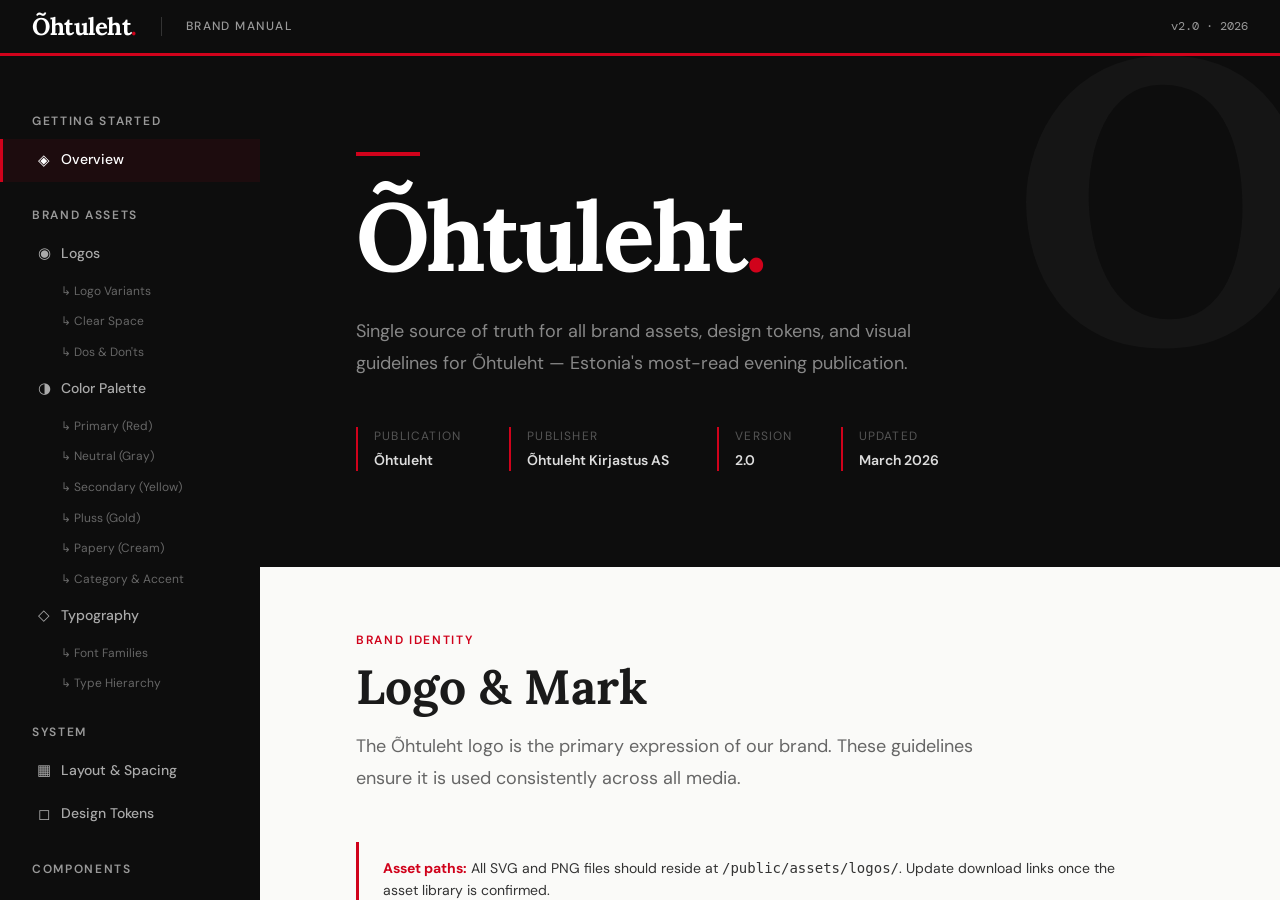
==== commit f258ce72: "Add brand manual and reorganize index Introduce a new full brand manual (brand-manual/ohtuleht-brand" ====
--- a/brand-manual/index.html
+++ b/brand-manual/index.html
@@ -55,39 +55,43 @@
 
     <div class="nav-section-label">System</div>
     <a href="#spacing" class="nav-link"><span class="nav-icon">▦</span> Layout &amp; Spacing</a>
+    <a href="#tokens" class="nav-link"><span class="nav-icon">◻</span> Design Tokens</a>
+
+    <div class="nav-section-label">Components</div>
     <a href="#ui-elements" class="nav-link"><span class="nav-icon">▣</span> UI Elements</a>
     <a href="#global-nav" class="nav-link"><span class="nav-icon">☰</span> Global Navigation</a>
     <a href="#gn-primary-bar" class="nav-sub">↳ Primary Bar</a>
     <a href="#gn-secondary-bar" class="nav-sub">↳ Secondary Bar</a>
     <a href="#gn-mobile" class="nav-sub">↳ Mobile Collapse</a>
-    <a href="#tokens" class="nav-link"><span class="nav-icon">◻</span> Design Tokens</a>
+    <a href="#news-components" class="nav-link"><span class="nav-icon">⊞</span> News Cards</a>
+    <a href="#nc-hero" class="nav-sub">↳ Hero / Featured</a>
+    <a href="#nc-standard" class="nav-sub">↳ Standard Feed</a>
+    <a href="#nc-compact" class="nav-sub">↳ Compact List</a>
+    <a href="#section-headers" class="nav-link"><span class="nav-icon">▬</span> Section Headers</a>
+    <a href="#sh-block-headers" class="nav-sub">↳ Block Headers</a>
+    <a href="#sh-thematic" class="nav-sub">↳ Thematic Banners</a>
+    <a href="#alerts-breaking" class="nav-link"><span class="nav-icon">◆</span> Alerts &amp; Breaking</a>
+    <a href="#ab-ticker" class="nav-sub">↳ Ticker Bar</a>
+    <a href="#monetization" class="nav-link"><span class="nav-icon">◐</span> Premium &amp; Ads</a>
+    <a href="#mon-pluss" class="nav-sub">↳ Pluss Badges</a>
+    <a href="#mon-paywall" class="nav-sub">↳ Paywall Gate</a>
+    <a href="#mon-ads" class="nav-sub">↳ Ad Slots</a>
+    <a href="#media-embeds" class="nav-link"><span class="nav-icon">▷</span> Media &amp; Embeds</a>
+    <a href="#thumb-badges" class="nav-link"><span class="nav-icon">▶</span> Thumbnail Overlays</a>
+    <a href="#tb-video" class="nav-sub">↳ Video &amp; Gallery</a>
+    <a href="#tb-comments" class="nav-sub">↳ Comment Counts</a>
+    <a href="#utilities-engagement" class="nav-link"><span class="nav-icon">⊞</span> Utilities</a>
+    <a href="#ue-bylines" class="nav-sub">↳ Author Bylines</a>
+    <a href="#ue-widgets" class="nav-sub">↳ Weather &amp; Markets</a>
+    <a href="#ue-engagement" class="nav-sub">↳ Comments</a>
+    <a href="#sidebar-widgets" class="nav-link"><span class="nav-icon">☷</span> Sidebar Widgets</a>
+    <a href="#sw-tabbed" class="nav-sub">↳ Tabbed Lists</a>
+    <a href="#sw-sisuturundus" class="nav-sub">↳ SISUTURUNDUS</a>
 
     <div class="nav-section-label">Editorial Guidelines</div>
     <a href="#editorial-typography" class="nav-link"><span class="nav-icon">✦</span> Editorial Typography</a>
     <a href="#edit-rich-text" class="nav-sub">↳ Rich Text Elements</a>
     <a href="#edit-accessibility" class="nav-sub">↳ Accessibility</a>
-
-    <a href="#news-components" class="nav-link"><span class="nav-icon">⊞</span> News Cards</a>
-    <a href="#nc-hero" class="nav-sub">↳ Hero / Featured</a>
-    <a href="#nc-standard" class="nav-sub">↳ Standard Feed</a>
-    <a href="#nc-compact" class="nav-sub">↳ Compact List</a>
-
-    <a href="#section-headers" class="nav-link"><span class="nav-icon">▬</span> Section Headers</a>
-    <a href="#sh-block-headers" class="nav-sub">↳ Block Headers</a>
-    <a href="#sh-thematic" class="nav-sub">↳ Thematic Banners</a>
-
-    <a href="#alerts-breaking" class="nav-link"><span class="nav-icon">◆</span> Alerts &amp; Breaking</a>
-    <a href="#ab-ticker" class="nav-sub">↳ Ticker Bar</a>
-
-    <a href="#monetization" class="nav-link"><span class="nav-icon">◐</span> Premium &amp; Ads</a>
-    <a href="#mon-pluss" class="nav-sub">↳ Pluss Badges</a>
-    <a href="#mon-paywall" class="nav-sub">↳ Paywall Gate</a>
-    <a href="#mon-ads" class="nav-sub">↳ Ad Slots</a>
-
-    <a href="#media-embeds" class="nav-link"><span class="nav-icon">▷</span> Media &amp; Embeds</a>
-    <a href="#thumb-badges" class="nav-link"><span class="nav-icon">▶</span> Thumbnail Overlays</a>
-    <a href="#tb-video" class="nav-sub">↳ Video &amp; Gallery</a>
-    <a href="#tb-comments" class="nav-sub">↳ Comment Counts</a>
 
     <div class="nav-section-label">Live &amp; Personalisation</div>
     <a href="#live-coverage" class="nav-link"><span class="nav-icon">●</span> Live Coverage</a>
@@ -95,21 +99,10 @@
     <a href="#lc-widget" class="nav-sub">↳ Live Widget</a>
     <a href="#lc-timeline" class="nav-sub">↳ Timeline</a>
     <a href="#lc-keyevents" class="nav-sub">↳ Key Events</a>
-
-    <a href="#utilities-engagement" class="nav-link"><span class="nav-icon">⊞</span> Utilities</a>
-    <a href="#ue-bylines" class="nav-sub">↳ Author Bylines</a>
-    <a href="#ue-widgets" class="nav-sub">↳ Weather &amp; Markets</a>
-    <a href="#ue-engagement" class="nav-sub">↳ Comments</a>
-
-    <a href="#sidebar-widgets" class="nav-link"><span class="nav-icon">☷</span> Sidebar Widgets</a>
-    <a href="#sw-tabbed" class="nav-sub">↳ Tabbed Lists</a>
-    <a href="#sw-sisuturundus" class="nav-sub">↳ SISUTURUNDUS</a>
-
     <a href="#user-nav" class="nav-link"><span class="nav-icon">○</span> Navigation States</a>
     <a href="#personalisation" class="nav-link"><span class="nav-icon">◆</span> Personalisation</a>
     <a href="#pers-bookmark" class="nav-sub">↳ Bookmarks</a>
     <a href="#pers-topics" class="nav-sub">↳ Topics</a>
-
     <a href="#reading-prefs" class="nav-link"><span class="nav-icon">◐</span> Reading Prefs</a>
     <a href="#rp-darkmode" class="nav-sub">↳ Dark Mode</a>
   </nav>
@@ -434,6 +427,35 @@
       </tbody></table>
     </section>
 
+    <!-- ═══════════ TOKENS ═══════════ -->
+    <section class="section" id="tokens">
+      <div class="section-eyebrow">Implementation</div>
+      <h2 class="section-title">Design Tokens</h2>
+      <p class="section-desc">All decisions as CSS custom properties. Import <code>tokens.css</code> into your main stylesheet.</p>
+      <div class="code-block"><span class="cm">/* Õhtuleht Design Tokens — /css/tokens.css */</span>
+:root {
+  <span class="cm">/* Color Scales (50–900) — 5 families × 10 steps */</span>
+  <span class="cv">--color-primary-600</span>:  <span class="val">#D0021B</span>;  <span class="cm">/* ★ brand red */</span>
+  <span class="cv">--color-neutral-900</span>:  <span class="val">#0D0D0D</span>;  <span class="cm">/* ★ brand black */</span>
+  <span class="cv">--color-secondary-400</span>: <span class="val">#F6C90E</span>; <span class="cm">/* ★ accent yellow */</span>
+  <span class="cv">--color-pluss-500</span>:    <span class="val">#C9910A</span>;  <span class="cm">/* ★ premium gold */</span>
+  <span class="cv">--color-papery-50</span>:    <span class="val">#F7F4F0</span>;  <span class="cm">/* ★ warm cream */</span>
+
+  <span class="cm">/* Legacy aliases */</span>
+  <span class="cv">--color-brand-red</span>: <span class="val">var(--color-primary-600)</span>;
+  <span class="cv">--color-black</span>:     <span class="val">var(--color-neutral-900)</span>;
+
+  <span class="cm">/* Typography, spacing, etc. */</span>
+  <span class="cv">--font-serif</span>:   <span class="val">'Lora', Georgia, serif</span>;
+  <span class="cv">--font-sans</span>:    <span class="val">'DM Sans', Helvetica Neue, sans-serif</span>;
+  <span class="cv">--text-xs</span>: <span class="val">0.75rem</span>;   <span class="cm">/* 12px */</span>
+  <span class="cv">--space-md</span>:  <span class="val">16px</span>;
+  <span class="cv">--radius-lg</span>:  <span class="val">8px</span>;
+  <span class="cv">--shadow-md</span>:  <span class="val">0 4px 12px rgba(0,0,0,0.10)</span>;
+  <span class="cm">/* See tokens.css for all 50 scale steps + aliases */</span>
+}</div>
+    </section>
+
     <!-- ═══════════ UI ELEMENTS ═══════════ -->
     <section class="section" id="ui-elements">
       <div class="section-eyebrow">Components</div>
@@ -458,7 +480,7 @@
 
     <!-- ═══════════ GLOBAL NAVIGATION ═══════════ -->
     <section class="section chapter-header" id="global-nav">
-      <div class="section-eyebrow">System Components</div>
+      <div class="section-eyebrow">Components</div>
       <h2 class="section-title">Global Navigation</h2>
       <p class="section-desc">The production ohtuleht.ee header uses a two-tier navigation: a primary red category bar and a white secondary utility bar. On mobile, both collapse into a single hamburger-driven menu.</p>
     </section>
@@ -566,89 +588,9 @@
       <div class="callout"><strong>Responsive behaviour:</strong> At <code>≤900px</code>, <code>.gn-primary</code> and <code>.gn-secondary</code> get <code>display: none</code>. The <code>.gn-mobile-bar</code> becomes visible. The yellow promo is hidden. Categories move into a full-screen drawer triggered by the hamburger button.</div>
     </section>
 
-    <!-- ═══════════ TOKENS ═══════════ -->
-    <section class="section" id="tokens">
-      <div class="section-eyebrow">Implementation</div>
-      <h2 class="section-title">Design Tokens</h2>
-      <p class="section-desc">All decisions as CSS custom properties. Import <code>tokens.css</code> into your main stylesheet.</p>
-      <div class="code-block"><span class="cm">/* Õhtuleht Design Tokens — /css/tokens.css */</span>
-:root {
-  <span class="cm">/* Color Scales (50–900) — 5 families × 10 steps */</span>
-  <span class="cv">--color-primary-600</span>:  <span class="val">#D0021B</span>;  <span class="cm">/* ★ brand red */</span>
-  <span class="cv">--color-neutral-900</span>:  <span class="val">#0D0D0D</span>;  <span class="cm">/* ★ brand black */</span>
-  <span class="cv">--color-secondary-400</span>: <span class="val">#F6C90E</span>; <span class="cm">/* ★ accent yellow */</span>
-  <span class="cv">--color-pluss-500</span>:    <span class="val">#C9910A</span>;  <span class="cm">/* ★ premium gold */</span>
-  <span class="cv">--color-papery-50</span>:    <span class="val">#F7F4F0</span>;  <span class="cm">/* ★ warm cream */</span>
-
-  <span class="cm">/* Legacy aliases */</span>
-  <span class="cv">--color-brand-red</span>: <span class="val">var(--color-primary-600)</span>;
-  <span class="cv">--color-black</span>:     <span class="val">var(--color-neutral-900)</span>;
-
-  <span class="cm">/* Typography, spacing, etc. */</span>
-  <span class="cv">--font-serif</span>:   <span class="val">'Lora', Georgia, serif</span>;
-  <span class="cv">--font-sans</span>:    <span class="val">'DM Sans', Helvetica Neue, sans-serif</span>;
-  <span class="cv">--text-xs</span>: <span class="val">0.75rem</span>;   <span class="cm">/* 12px */</span>
-  <span class="cv">--space-md</span>:  <span class="val">16px</span>;
-  <span class="cv">--radius-lg</span>:  <span class="val">8px</span>;
-  <span class="cv">--shadow-md</span>:  <span class="val">0 4px 12px rgba(0,0,0,0.10)</span>;
-  <span class="cm">/* See tokens.css for all 50 scale steps + aliases */</span>
-}</div>
-    </section>
-
-    <!-- ═══════════ EDITORIAL ═══════════ -->
-    <section class="section chapter-header" id="editorial-typography">
-      <div class="section-eyebrow">Phase 2 — Editorial Guidelines</div>
-      <h2 class="section-title">Editorial Typography &amp; Article Layout</h2>
-      <p class="section-desc">Rules for long-form journalism — readability, accessibility, and brand consistency.</p>
-    </section>
-
-    <section class="section" id="edit-rich-text">
-      <div class="section-eyebrow">Rich Text</div>
-      <h2 class="section-title">Rich Text Elements</h2>
-      <p class="section-desc">Quotes, lists, captions, drop caps, and inline links.</p>
-
-      <h3 class="subsection-title">Drop Cap</h3>
-      <div style="background:var(--color-surface-white);border:1px solid var(--color-rule);border-radius:var(--radius-lg);padding:var(--space-xl);margin-bottom:var(--space-xl);">
-        <div class="article-body has-dropcap" style="max-width:560px;">
-          <p>Eesti poliitika on viimastel kuudel läbinud kiired muutused. Uue valitsuskoalitsiooni moodustamine tõi kaasa ootamatuid nihkeid nii majandus- kui ka sotsiaalpoliitikas.</p>
-          <p>Teine lõik jätkub tavapärases kirjastiilis, ilma suurtäheta.</p>
-        </div>
-      </div>
-
-      <h3 class="subsection-title">Blockquote</h3>
-      <div style="background:var(--color-surface-white);border:1px solid var(--color-rule);border-radius:var(--radius-lg);padding:var(--space-xl);margin-bottom:var(--space-xl);">
-        <blockquote class="article-blockquote"><p>"Me ei saa lubada, et majandus kasvab automaatselt — selleks on vaja konkreetseid meetmeid."</p><cite>Peaminister, Riigikogu istung, märts 2024</cite></blockquote>
-      </div>
-
-      <h3 class="subsection-title">Pull Quote</h3>
-      <div style="background:var(--color-surface-white);border:1px solid var(--color-rule);border-radius:var(--radius-lg);padding:var(--space-xl);margin-bottom:var(--space-xl);">
-        <div class="pull-quote" style="max-width:480px;margin:0 auto;"><p>"Eesti on väike riik, kuid meie ambitsioonid on suured."</p></div>
-      </div>
-
-      <h3 class="subsection-title">Inline Links</h3>
-      <div style="background:var(--color-surface-white);border:1px solid var(--color-rule);border-radius:var(--radius-lg);padding:var(--space-xl);margin-bottom:var(--space-xl);">
-        <div class="article-body" style="max-width:560px;"><p>Vaata täpsemaid andmeid <a href="#">Statistikaameti kodulehelt</a> või loe meie eelmist <a href="#">põhjalikku analüüsi</a>.</p></div>
-      </div>
-    </section>
-
-    <!-- ACCESSIBILITY -->
-    <section class="section" id="edit-accessibility">
-      <div class="section-eyebrow">WCAG 2.1</div>
-      <h2 class="section-title">Accessibility &amp; Contrast</h2>
-      <p class="section-desc">All text must meet WCAG 2.1 AA minimum. Long-form targets AAA (7:1).</p>
-      <table class="data-table" style="margin-bottom:var(--space-xl);"><thead><tr><th>Colour</th><th>Background</th><th>Ratio</th><th>Level</th><th>Usage</th></tr></thead><tbody>
-        <tr><td><code style="font-family:var(--font-mono);font-size:11px;">--color-ink #1A1A1A</code></td><td>White</td><td><strong>16.8:1</strong></td><td><span class="badge badge--pill badge--wcag badge--wcag-aaa">AAA</span></td><td>Body text, headings</td></tr>
-        <tr><td><code style="font-family:var(--font-mono);font-size:11px;">--color-ink-60 #666666</code></td><td>White</td><td><strong>5.74:1</strong></td><td><span class="badge badge--pill badge--wcag badge--wcag-aa">AA</span></td><td>Secondary text, captions</td></tr>
-        <tr><td><code style="font-family:var(--font-mono);font-size:11px;">--color-ink-40 #999999</code></td><td>White</td><td><strong>2.85:1</strong></td><td><span class="badge badge--pill badge--wcag badge--wcag-fail">Fail</span></td><td>Decorative only — NOT for text</td></tr>
-        <tr><td><code style="font-family:var(--font-mono);font-size:11px;">--color-brand-red #D0021B</code></td><td>White</td><td><strong>5.90:1</strong></td><td><span class="badge badge--pill badge--wcag badge--wcag-aa">AA</span></td><td>Links, accents</td></tr>
-        <tr><td><code style="font-family:var(--font-mono);font-size:11px;">White on Brand Red</code></td><td>Red</td><td><strong>5.90:1</strong></td><td><span class="badge badge--pill badge--wcag badge--wcag-aa">AA</span></td><td>Buttons, banners</td></tr>
-        <tr><td><code style="font-family:var(--font-mono);font-size:11px;">White on Black</code></td><td>Black</td><td><strong>19.6:1</strong></td><td><span class="badge badge--pill badge--wcag badge--wcag-aaa">AAA</span></td><td>Header, footer</td></tr>
-      </tbody></table>
-    </section>
-
     <!-- ═══════════ NEWS CARDS ═══════════ -->
     <section class="section chapter-header" id="news-components">
-      <div class="section-eyebrow">Editorial Guidelines</div>
+      <div class="section-eyebrow">Components</div>
       <h2 class="section-title">News Cards &amp; Feeds</h2>
       <p class="section-desc">Three canonical card formats: category → headline → lead → metadata.</p>
     </section>
@@ -674,7 +616,7 @@
 
     <!-- ═══════════ SECTION HEADERS & THEMATIC BANNERS ═══════════ -->
     <section class="section chapter-header" id="section-headers">
-      <div class="section-eyebrow">Editorial Guidelines</div>
+      <div class="section-eyebrow">Components</div>
       <h2 class="section-title">Section Headers &amp; Thematic Banners</h2>
       <p class="section-desc">Standardised block headers and decorative thematic dividers that separate content sections on the homepage and category pages.</p>
     </section>
@@ -750,7 +692,7 @@
 
     <!-- ═══════════ ALERTS & BREAKING ═══════════ -->
     <section class="section chapter-header" id="alerts-breaking">
-      <div class="section-eyebrow">Editorial Guidelines</div>
+      <div class="section-eyebrow">Components</div>
       <h2 class="section-title">Alerts &amp; Breaking News</h2>
       <p class="section-desc">Three severity tiers — use sparingly to preserve impact.</p>
     </section>
@@ -770,7 +712,7 @@
 
     <!-- ═══════════ MONETIZATION ═══════════ -->
     <section class="section chapter-header" id="monetization">
-      <div class="section-eyebrow">Editorial Guidelines</div>
+      <div class="section-eyebrow">Components</div>
       <h2 class="section-title">Monetization &amp; Premium</h2>
       <p class="section-desc">Premium indicators, paywall gates, and advertising rules.</p>
     </section>
@@ -819,7 +761,7 @@
 
     <!-- ═══════════ THUMBNAIL BADGES & OVERLAYS ═══════════ -->
     <section class="section chapter-header" id="thumb-badges">
-      <div class="section-eyebrow">Editorial Guidelines</div>
+      <div class="section-eyebrow">Components</div>
       <h2 class="section-title">Thumbnail Badges &amp; Overlays</h2>
       <p class="section-desc">Standardised media indicators positioned over article thumbnails — video play buttons, gallery icons, duration badges, and inline comment counts appended to headlines.</p>
     </section>
@@ -903,49 +845,9 @@
       </div>
     </section>
 
-    <!-- ═══════════ LIVE COVERAGE ═══════════ -->
-    <section class="section chapter-header" id="live-coverage">
-      <div class="section-eyebrow">Phase 3 — Live &amp; Personalisation</div>
-      <h2 class="section-title">Live Coverage</h2>
-      <p class="section-desc">Real-time reporting — live blog, homepage widget, timeline, key events. All variants share the unified <code>.lc</code> system.</p>
-    </section>
-    <section class="section" id="lc-blog">
-      <div class="section-eyebrow">Live Component</div>
-      <h2 class="section-title">Live Blog</h2>
-      <div style="max-width:560px;margin-bottom:var(--space-xl);"><div class="lc lc--blog"><div class="lc-header"><span class="live-dot"></span><span class="lc-title">OTSEBLOGI: Riigikogu eelarvehääletus</span><span class="lc-count">47 uuendust</span></div>
-        <div class="lc-entry is-latest"><div class="lc-time is-latest">14:32<br><span style="font-size:9px;">UUSIM</span></div><div><div class="lc-entry-title">Tulemus: 56 poolt, 34 vastu</div><div class="lc-entry-body">Eelnõu läbis teise lugemise edukalt.</div></div></div>
-        <div class="lc-entry"><div class="lc-time">14:15</div><div><div class="lc-entry-title">Arutelu jätkub</div><div class="lc-entry-body">Opositsioon esitas muudatusettepaneku.</div></div></div>
-        <div class="lc-entry"><div class="lc-time">13:47</div><div><div class="lc-entry-title">Istung avati</div><div class="lc-entry-body">Päevakorras on kaks tähtsat eelnõu.</div></div></div>
-      </div></div>
-    </section>
-    <section class="section" id="lc-widget">
-      <div class="section-eyebrow">Live Component</div>
-      <h2 class="section-title">Homepage Live Widget</h2>
-      <div style="display:grid;grid-template-columns:1fr 1fr;gap:var(--space-xl);margin-bottom:var(--space-xl);">
-        <div><div class="nav-state-label">Active Coverage</div><div class="lc lc--widget" style="max-width:320px;"><div class="lc-header"><span class="badge badge--live"><span class="live-dot"></span>LIVE</span><span class="lc-title">Eelarvehääletus</span><span class="lc-count">51</span></div><div class="lc-entry is-latest"><div class="lc-time is-latest">14:32<br><span style="font-size:9px;">UUSIM</span></div><div class="lc-entry-title is-latest">Tulemus: 56 poolt, 34 vastu</div></div><div class="lc-entry"><div class="lc-time">14:15</div><div class="lc-entry-title">Opositsiooni muudatusettepanek</div></div><div class="lc-entry"><div class="lc-time">13:47</div><div class="lc-entry-title">Istung avati planeeritult</div></div><div class="lc-footer"><span style="font-size:var(--text-xs);color:var(--color-ink-40);">Uueneb 30s</span><a href="#">Vaata otseblogi →</a></div></div></div>
-        <div><div class="nav-state-label">Coverage Ended</div><div class="lc lc--widget" style="max-width:320px;border-top-color:var(--color-ink-20);"><div class="lc-header" style="background:var(--color-surface-white);"><span style="display:inline-flex;align-items:center;gap:5px;background:var(--color-ink-40);color:white;font-size:10px;font-weight:900;text-transform:uppercase;letter-spacing:0.12em;padding:3px 8px;border-radius:2px;">LÕPPENUD</span><span class="lc-title">Pressikonverents</span></div><div class="lc-entry" style="opacity:0.7;"><div class="lc-time">16:05</div><div class="lc-entry-title">Pressikonverents lõppes</div></div><div class="lc-footer"><span style="font-size:var(--text-xs);color:var(--color-ink-40);">Lõpetatud 16:05</span><a href="#">Loe kokkuvõtet →</a></div></div></div>
-      </div>
-    </section>
-
-    <section class="section" id="lc-timeline">
-      <div class="section-eyebrow">Live Component</div>
-      <h2 class="section-title">Article Timeline</h2>
-      <div style="max-width:580px;margin-bottom:var(--space-xl);"><div class="timeline">
-        <div class="tl-entry is-latest"><div class="tl-dot"></div><div class="tl-timestamp relative-time"><span>14:32</span><span class="tl-timestamp-sep">·</span><span style="font-style:italic;font-weight:400;color:var(--color-ink-40);">2 min tagasi</span></div><div class="tl-body"><div class="lc-entry-title">Hääletuse tulemus: 56 poolt, 34 vastu</div><div class="lc-entry-body">Riigikogu kinnitas teise lugemise.</div><div class="tl-author"><div class="avatar avatar--xs"></div><div><div class="tl-author-name">Mari Tamm</div><div class="tl-author-role">Korrespondent</div></div></div></div></div>
-        <div class="tl-entry is-key"><div class="tl-dot"></div><div class="tl-timestamp"><span>14:15</span><span class="tl-timestamp-sep">·</span><span style="font-size:9px;background:var(--color-live-red);color:white;padding:1px 5px;border-radius:2px;letter-spacing:0.08em;text-transform:uppercase;font-weight:700;">Võtmesündmus</span></div><div class="tl-body"><div class="lc-entry-title">Opositsioon esitas muudatusettepaneku</div><div class="lc-entry-body">Ettepanekut toetas 34 saadikut — lükati tagasi.</div></div></div>
-        <div class="tl-entry"><div class="tl-dot"></div><div class="tl-timestamp"><span>13:47</span></div><div class="tl-body"><div class="lc-entry-title">Istung avati</div><div class="lc-entry-body">Päevakorras kaks eelnõu.</div></div></div>
-      </div></div>
-    </section>
-
-    <section class="section" id="lc-keyevents">
-      <div class="section-eyebrow">Live Component</div>
-      <h2 class="section-title">Key Events Summary</h2>
-      <div style="max-width:540px;margin-bottom:var(--space-xl);"><div class="lc lc--key-events"><div class="lc-header"><span>★</span> Võtmesündmused</div><div class="lc-entry"><div class="lc-time">14:32</div><div class="lc-entry-title">Tulemus: 56 poolt, 34 vastu — eelnõu läbis</div></div><div class="lc-entry"><div class="lc-time">14:15</div><div class="lc-entry-title">Opositsioon esitas muudatusettepaneku</div></div><div class="lc-entry"><div class="lc-time">13:47</div><div class="lc-entry-title">Istung avati planeeritult</div></div></div></div>
-    </section>
-
     <!-- ═══════════ UTILITIES ═══════════ -->
     <section class="section chapter-header" id="utilities-engagement">
-      <div class="section-eyebrow">Phase 3</div>
+      <div class="section-eyebrow">Components</div>
       <h2 class="section-title">Utilities &amp; Engagement</h2>
       <p class="section-desc">Bylines, widgets, comments, newsletter CTAs.</p>
     </section>
@@ -989,7 +891,7 @@
 
     <!-- ═══════════ SIDEBAR WIDGETS ═══════════ -->
     <section class="section chapter-header" id="sidebar-widgets">
-      <div class="section-eyebrow">Phase 3 — Utilities</div>
+      <div class="section-eyebrow">Components</div>
       <h2 class="section-title">Sidebar &amp; Tabbed Widgets</h2>
       <p class="section-desc">Sidebar components used in the right rail on article and section pages — tabbed content lists, content marketing blocks, and compact trending feeds.</p>
     </section>
@@ -1064,6 +966,97 @@
       </div>
     </section>
 
+    <!-- ═══════════ EDITORIAL ═══════════ -->
+    <section class="section chapter-header" id="editorial-typography">
+      <div class="section-eyebrow">Phase 2 — Editorial Guidelines</div>
+      <h2 class="section-title">Editorial Typography &amp; Article Layout</h2>
+      <p class="section-desc">Rules for long-form journalism — readability, accessibility, and brand consistency.</p>
+    </section>
+
+    <section class="section" id="edit-rich-text">
+      <div class="section-eyebrow">Rich Text</div>
+      <h2 class="section-title">Rich Text Elements</h2>
+      <p class="section-desc">Quotes, lists, captions, drop caps, and inline links.</p>
+
+      <h3 class="subsection-title">Drop Cap</h3>
+      <div style="background:var(--color-surface-white);border:1px solid var(--color-rule);border-radius:var(--radius-lg);padding:var(--space-xl);margin-bottom:var(--space-xl);">
+        <div class="article-body has-dropcap" style="max-width:560px;">
+          <p>Eesti poliitika on viimastel kuudel läbinud kiired muutused. Uue valitsuskoalitsiooni moodustamine tõi kaasa ootamatuid nihkeid nii majandus- kui ka sotsiaalpoliitikas.</p>
+          <p>Teine lõik jätkub tavapärases kirjastiilis, ilma suurtäheta.</p>
+        </div>
+      </div>
+
+      <h3 class="subsection-title">Blockquote</h3>
+      <div style="background:var(--color-surface-white);border:1px solid var(--color-rule);border-radius:var(--radius-lg);padding:var(--space-xl);margin-bottom:var(--space-xl);">
+        <blockquote class="article-blockquote"><p>"Me ei saa lubada, et majandus kasvab automaatselt — selleks on vaja konkreetseid meetmeid."</p><cite>Peaminister, Riigikogu istung, märts 2024</cite></blockquote>
+      </div>
+
+      <h3 class="subsection-title">Pull Quote</h3>
+      <div style="background:var(--color-surface-white);border:1px solid var(--color-rule);border-radius:var(--radius-lg);padding:var(--space-xl);margin-bottom:var(--space-xl);">
+        <div class="pull-quote" style="max-width:480px;margin:0 auto;"><p>"Eesti on väike riik, kuid meie ambitsioonid on suured."</p></div>
+      </div>
+
+      <h3 class="subsection-title">Inline Links</h3>
+      <div style="background:var(--color-surface-white);border:1px solid var(--color-rule);border-radius:var(--radius-lg);padding:var(--space-xl);margin-bottom:var(--space-xl);">
+        <div class="article-body" style="max-width:560px;"><p>Vaata täpsemaid andmeid <a href="#">Statistikaameti kodulehelt</a> või loe meie eelmist <a href="#">põhjalikku analüüsi</a>.</p></div>
+      </div>
+    </section>
+
+    <!-- ACCESSIBILITY -->
+    <section class="section" id="edit-accessibility">
+      <div class="section-eyebrow">WCAG 2.1</div>
+      <h2 class="section-title">Accessibility &amp; Contrast</h2>
+      <p class="section-desc">All text must meet WCAG 2.1 AA minimum. Long-form targets AAA (7:1).</p>
+      <table class="data-table" style="margin-bottom:var(--space-xl);"><thead><tr><th>Colour</th><th>Background</th><th>Ratio</th><th>Level</th><th>Usage</th></tr></thead><tbody>
+        <tr><td><code style="font-family:var(--font-mono);font-size:11px;">--color-ink #1A1A1A</code></td><td>White</td><td><strong>16.8:1</strong></td><td><span class="badge badge--pill badge--wcag badge--wcag-aaa">AAA</span></td><td>Body text, headings</td></tr>
+        <tr><td><code style="font-family:var(--font-mono);font-size:11px;">--color-ink-60 #666666</code></td><td>White</td><td><strong>5.74:1</strong></td><td><span class="badge badge--pill badge--wcag badge--wcag-aa">AA</span></td><td>Secondary text, captions</td></tr>
+        <tr><td><code style="font-family:var(--font-mono);font-size:11px;">--color-ink-40 #999999</code></td><td>White</td><td><strong>2.85:1</strong></td><td><span class="badge badge--pill badge--wcag badge--wcag-fail">Fail</span></td><td>Decorative only — NOT for text</td></tr>
+        <tr><td><code style="font-family:var(--font-mono);font-size:11px;">--color-brand-red #D0021B</code></td><td>White</td><td><strong>5.90:1</strong></td><td><span class="badge badge--pill badge--wcag badge--wcag-aa">AA</span></td><td>Links, accents</td></tr>
+        <tr><td><code style="font-family:var(--font-mono);font-size:11px;">White on Brand Red</code></td><td>Red</td><td><strong>5.90:1</strong></td><td><span class="badge badge--pill badge--wcag badge--wcag-aa">AA</span></td><td>Buttons, banners</td></tr>
+        <tr><td><code style="font-family:var(--font-mono);font-size:11px;">White on Black</code></td><td>Black</td><td><strong>19.6:1</strong></td><td><span class="badge badge--pill badge--wcag badge--wcag-aaa">AAA</span></td><td>Header, footer</td></tr>
+      </tbody></table>
+    </section>
+
+    <!-- ═══════════ LIVE COVERAGE ═══════════ -->
+    <section class="section chapter-header" id="live-coverage">
+      <div class="section-eyebrow">Phase 3 — Live &amp; Personalisation</div>
+      <h2 class="section-title">Live Coverage</h2>
+      <p class="section-desc">Real-time reporting — live blog, homepage widget, timeline, key events. All variants share the unified <code>.lc</code> system.</p>
+    </section>
+    <section class="section" id="lc-blog">
+      <div class="section-eyebrow">Live Component</div>
+      <h2 class="section-title">Live Blog</h2>
+      <div style="max-width:560px;margin-bottom:var(--space-xl);"><div class="lc lc--blog"><div class="lc-header"><span class="live-dot"></span><span class="lc-title">OTSEBLOGI: Riigikogu eelarvehääletus</span><span class="lc-count">47 uuendust</span></div>
+        <div class="lc-entry is-latest"><div class="lc-time is-latest">14:32<br><span style="font-size:9px;">UUSIM</span></div><div><div class="lc-entry-title">Tulemus: 56 poolt, 34 vastu</div><div class="lc-entry-body">Eelnõu läbis teise lugemise edukalt.</div></div></div>
+        <div class="lc-entry"><div class="lc-time">14:15</div><div><div class="lc-entry-title">Arutelu jätkub</div><div class="lc-entry-body">Opositsioon esitas muudatusettepaneku.</div></div></div>
+        <div class="lc-entry"><div class="lc-time">13:47</div><div><div class="lc-entry-title">Istung avati</div><div class="lc-entry-body">Päevakorras on kaks tähtsat eelnõu.</div></div></div>
+      </div></div>
+    </section>
+    <section class="section" id="lc-widget">
+      <div class="section-eyebrow">Live Component</div>
+      <h2 class="section-title">Homepage Live Widget</h2>
+      <div style="display:grid;grid-template-columns:1fr 1fr;gap:var(--space-xl);margin-bottom:var(--space-xl);">
+        <div><div class="nav-state-label">Active Coverage</div><div class="lc lc--widget" style="max-width:320px;"><div class="lc-header"><span class="badge badge--live"><span class="live-dot"></span>LIVE</span><span class="lc-title">Eelarvehääletus</span><span class="lc-count">51</span></div><div class="lc-entry is-latest"><div class="lc-time is-latest">14:32<br><span style="font-size:9px;">UUSIM</span></div><div class="lc-entry-title is-latest">Tulemus: 56 poolt, 34 vastu</div></div><div class="lc-entry"><div class="lc-time">14:15</div><div class="lc-entry-title">Opositsiooni muudatusettepanek</div></div><div class="lc-entry"><div class="lc-time">13:47</div><div class="lc-entry-title">Istung avati planeeritult</div></div><div class="lc-footer"><span style="font-size:var(--text-xs);color:var(--color-ink-40);">Uueneb 30s</span><a href="#">Vaata otseblogi →</a></div></div></div>
+        <div><div class="nav-state-label">Coverage Ended</div><div class="lc lc--widget" style="max-width:320px;border-top-color:var(--color-ink-20);"><div class="lc-header" style="background:var(--color-surface-white);"><span style="display:inline-flex;align-items:center;gap:5px;background:var(--color-ink-40);color:white;font-size:10px;font-weight:900;text-transform:uppercase;letter-spacing:0.12em;padding:3px 8px;border-radius:2px;">LÕPPENUD</span><span class="lc-title">Pressikonverents</span></div><div class="lc-entry" style="opacity:0.7;"><div class="lc-time">16:05</div><div class="lc-entry-title">Pressikonverents lõppes</div></div><div class="lc-footer"><span style="font-size:var(--text-xs);color:var(--color-ink-40);">Lõpetatud 16:05</span><a href="#">Loe kokkuvõtet →</a></div></div></div>
+      </div>
+    </section>
+
+    <section class="section" id="lc-timeline">
+      <div class="section-eyebrow">Live Component</div>
+      <h2 class="section-title">Article Timeline</h2>
+      <div style="max-width:580px;margin-bottom:var(--space-xl);"><div class="timeline">
+        <div class="tl-entry is-latest"><div class="tl-dot"></div><div class="tl-timestamp relative-time"><span>14:32</span><span class="tl-timestamp-sep">·</span><span style="font-style:italic;font-weight:400;color:var(--color-ink-40);">2 min tagasi</span></div><div class="tl-body"><div class="lc-entry-title">Hääletuse tulemus: 56 poolt, 34 vastu</div><div class="lc-entry-body">Riigikogu kinnitas teise lugemise.</div><div class="tl-author"><div class="avatar avatar--xs"></div><div><div class="tl-author-name">Mari Tamm</div><div class="tl-author-role">Korrespondent</div></div></div></div></div>
+        <div class="tl-entry is-key"><div class="tl-dot"></div><div class="tl-timestamp"><span>14:15</span><span class="tl-timestamp-sep">·</span><span style="font-size:9px;background:var(--color-live-red);color:white;padding:1px 5px;border-radius:2px;letter-spacing:0.08em;text-transform:uppercase;font-weight:700;">Võtmesündmus</span></div><div class="tl-body"><div class="lc-entry-title">Opositsioon esitas muudatusettepaneku</div><div class="lc-entry-body">Ettepanekut toetas 34 saadikut — lükati tagasi.</div></div></div>
+        <div class="tl-entry"><div class="tl-dot"></div><div class="tl-timestamp"><span>13:47</span></div><div class="tl-body"><div class="lc-entry-title">Istung avati</div><div class="lc-entry-body">Päevakorras kaks eelnõu.</div></div></div>
+      </div></div>
+    </section>
+
+    <section class="section" id="lc-keyevents">
+      <div class="section-eyebrow">Live Component</div>
+      <h2 class="section-title">Key Events Summary</h2>
+      <div style="max-width:540px;margin-bottom:var(--space-xl);"><div class="lc lc--key-events"><div class="lc-header"><span>★</span> Võtmesündmused</div><div class="lc-entry"><div class="lc-time">14:32</div><div class="lc-entry-title">Tulemus: 56 poolt, 34 vastu — eelnõu läbis</div></div><div class="lc-entry"><div class="lc-time">14:15</div><div class="lc-entry-title">Opositsioon esitas muudatusettepaneku</div></div><div class="lc-entry"><div class="lc-time">13:47</div><div class="lc-entry-title">Istung avati planeeritult</div></div></div></div>
+    </section>
+
     <!-- ═══════════ NAV STATES ═══════════ -->
     <section class="section chapter-header" id="user-nav">
       <div class="section-eyebrow">Phase 3</div>
